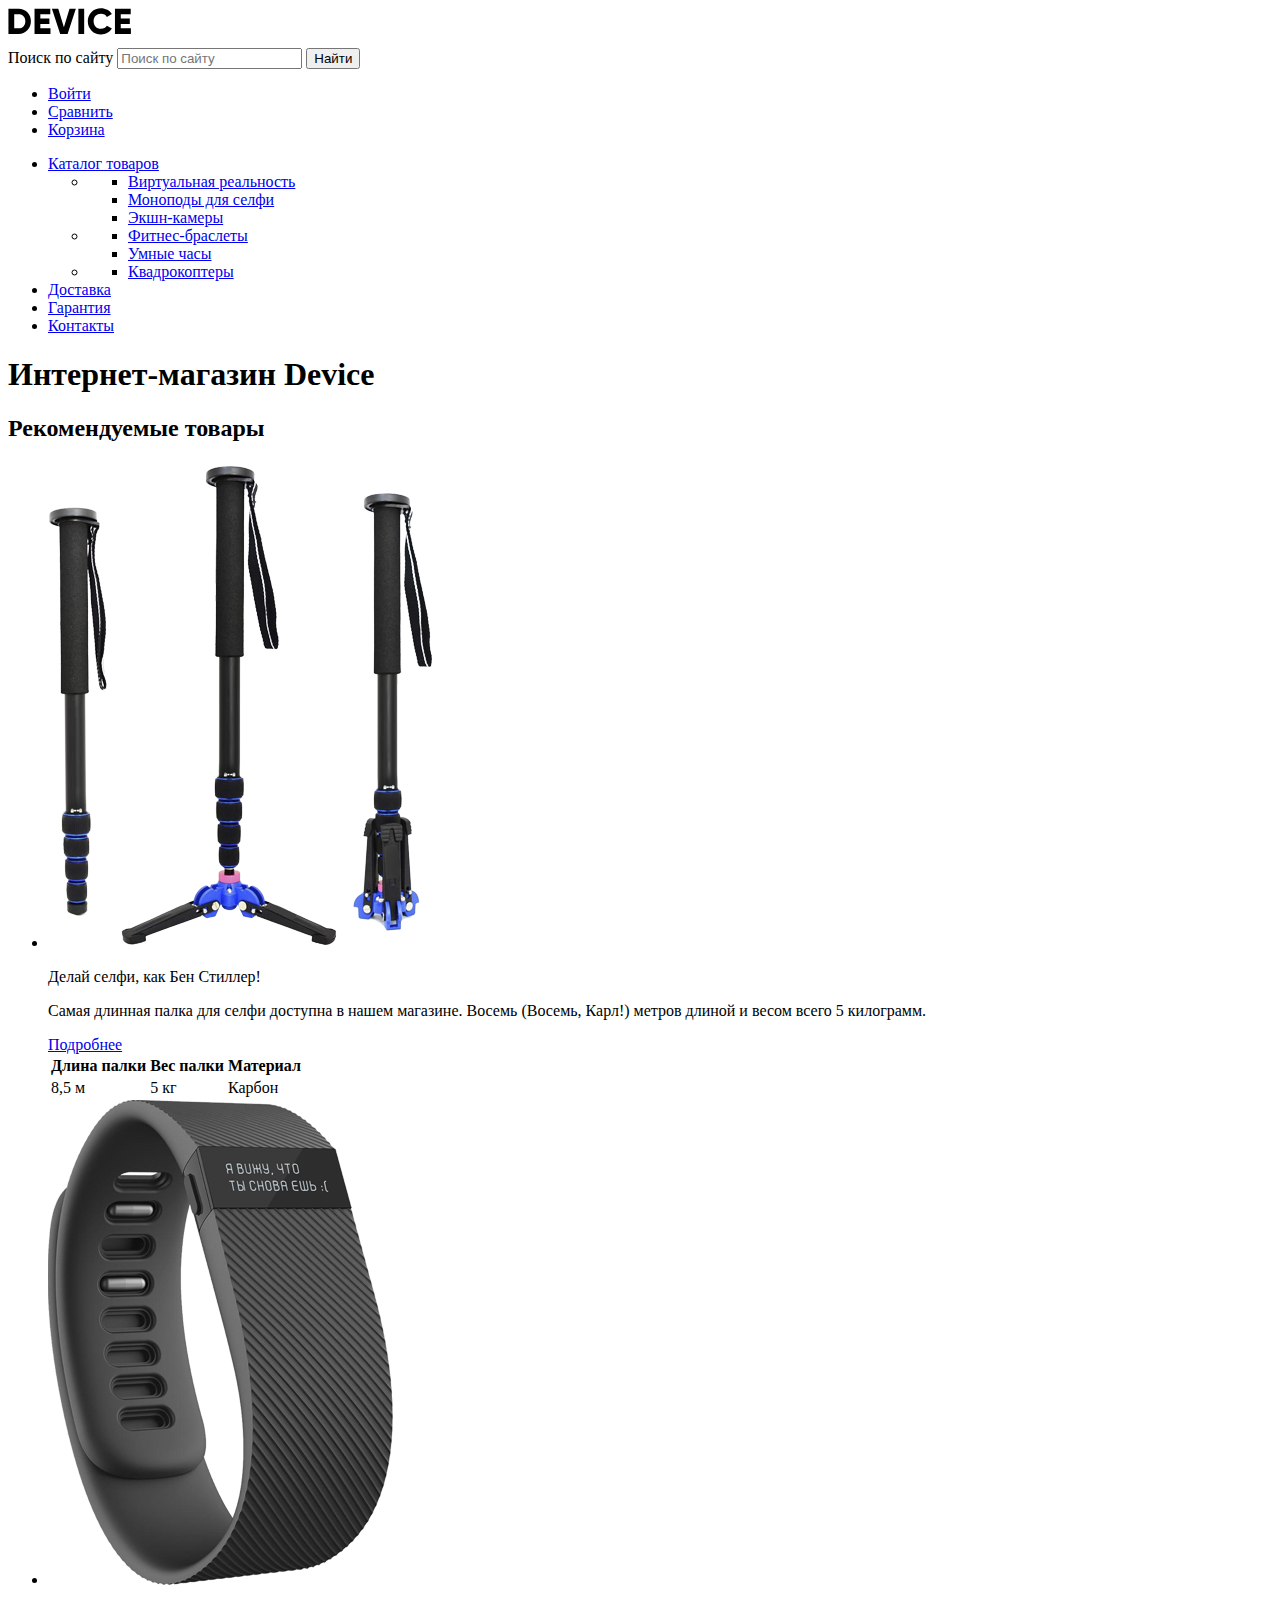
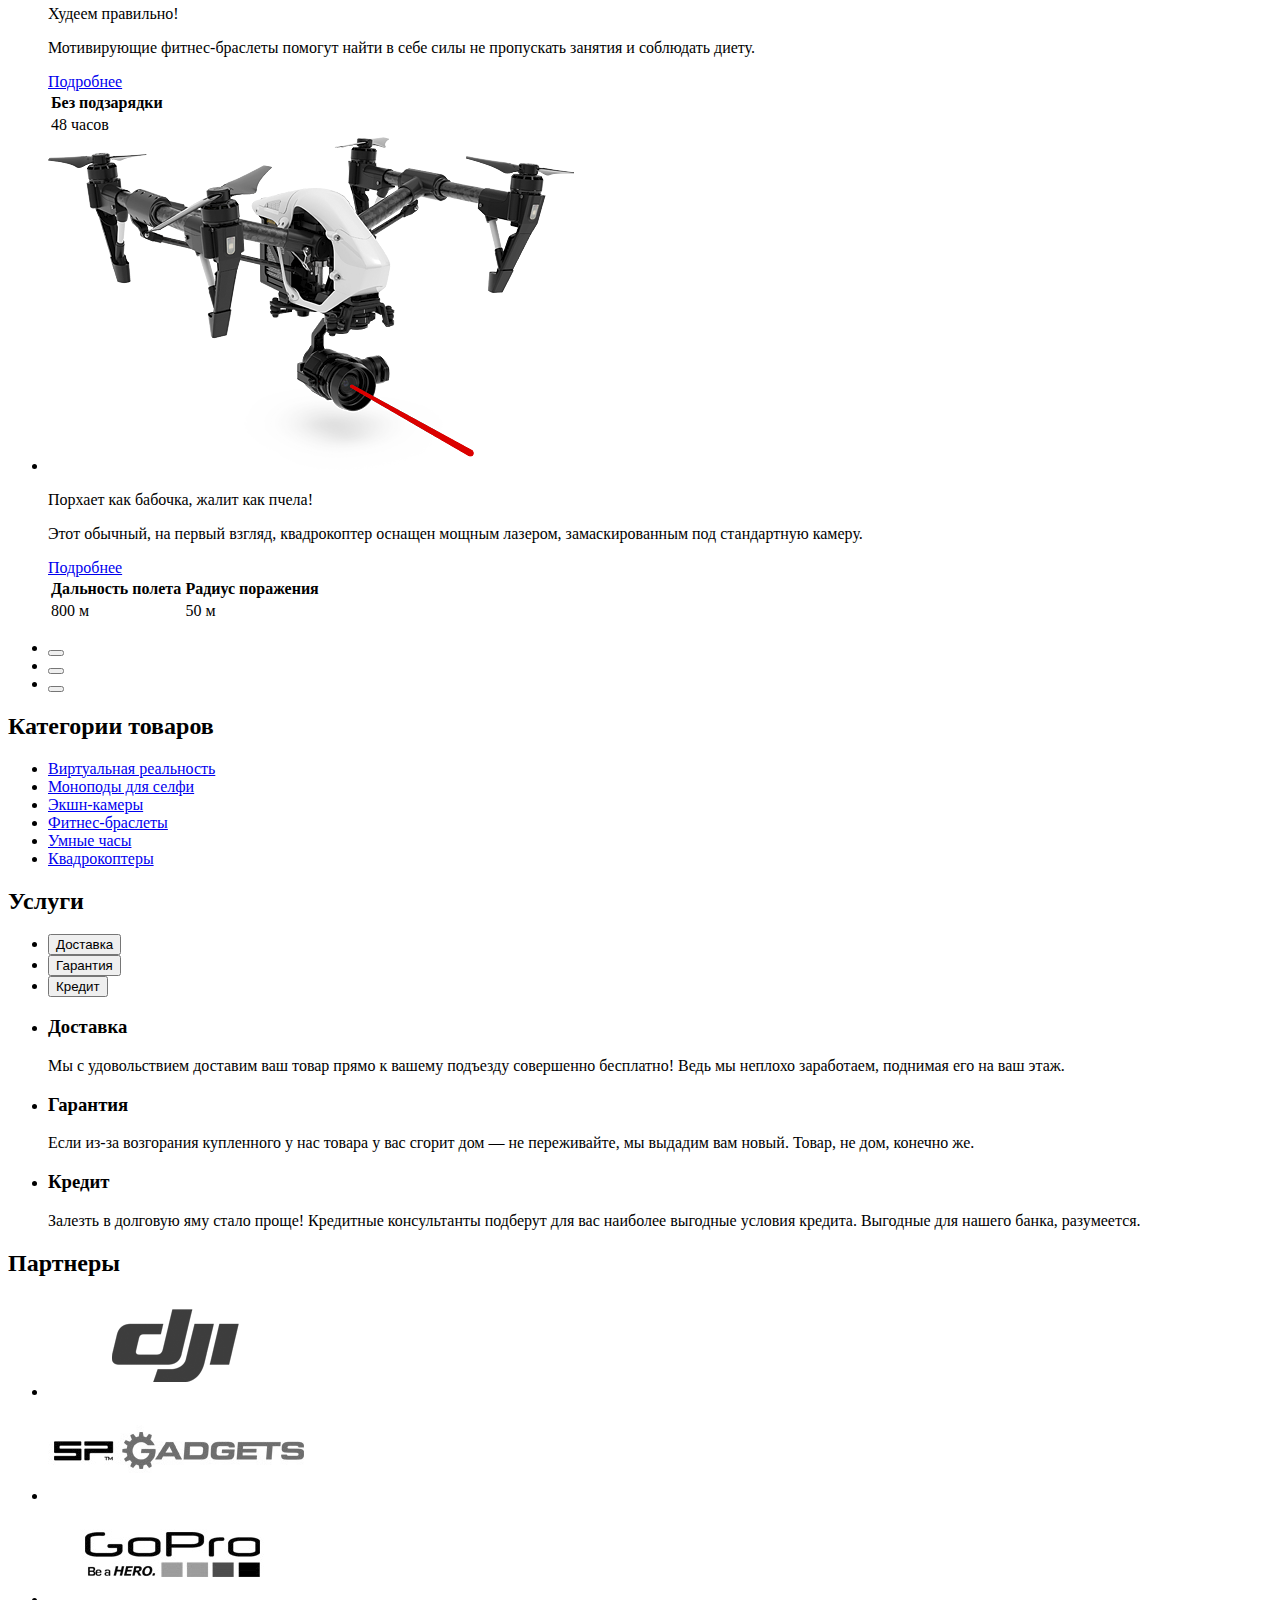
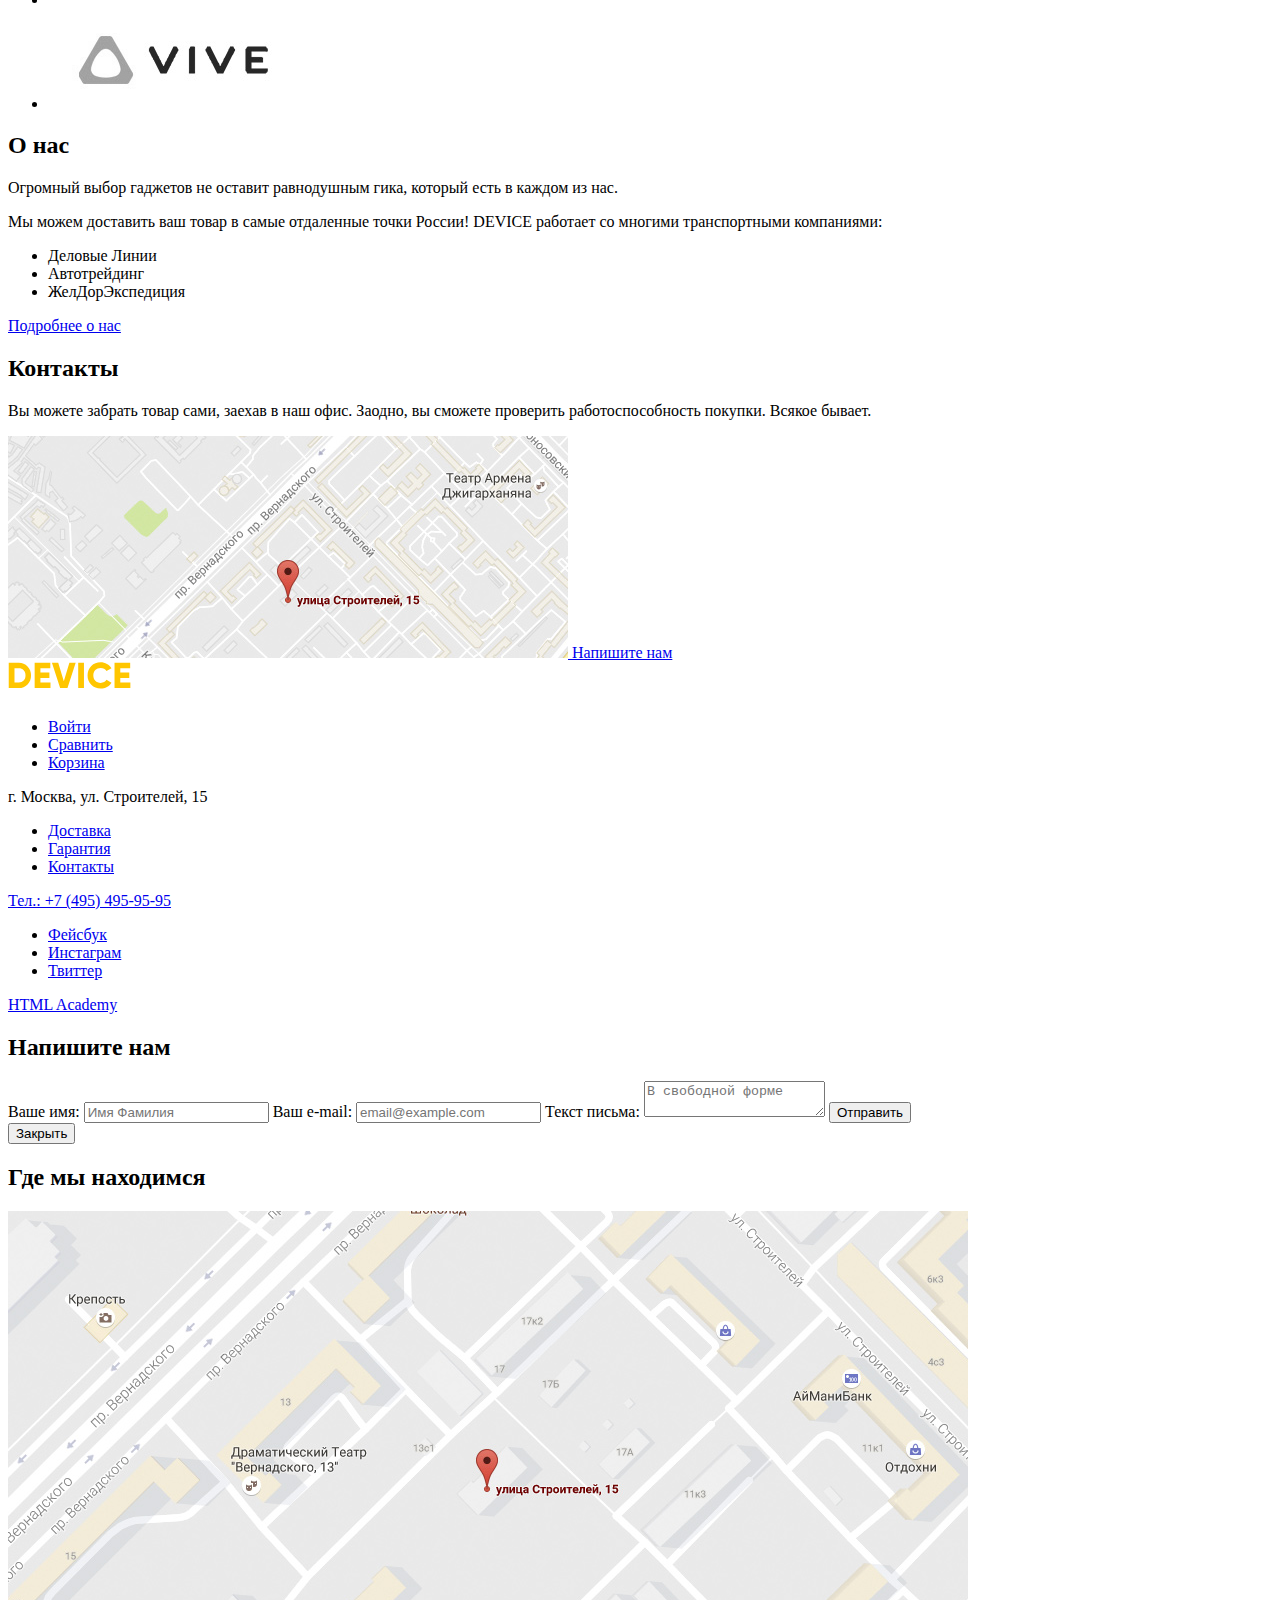
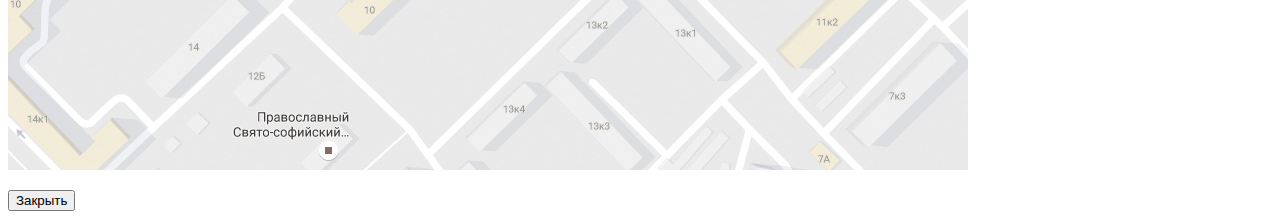
==== index.html @ 43abeeb2 "Добавляет формы на страницы" ====
<!DOCTYPE html>
<html lang="ru">
  <head>
    <meta charset="utf-8">
    <title>Интернет-магазин Device</title>
  </head>
  <body>

    <header class="main-header">
      <nav class="main-navigation">
        <a class="logo">
          <img src="img/logo-black.svg" width="164" height="36" alt="Логотип интернет-магазина Device">
        </a>

        <form action="https://echo.htmlacademy.ru" method="GET">
          <label for="search" class="visually-hidden">Поиск по сайту</label>
          <input type="search" name="search" id="search" placeholder="Поиск по сайту">
          <button class="btn-search" type="submit">Найти</button>
        </form>

        <ul class="user-navigation">
          <li class="login-link"><a href="#">Войти</a></li>
          <li class="compare-link"><a href="#">Сравнить</a></li>
          <li class="basket-link"><a href="#">Корзина</a></li>
        </ul>
        <ul class="site-navigation">
          <li><a href="#">Каталог товаров</a>
            <ul class="catalog-navigation">
              <li>
                <ul>
                  <li><a href="#">Виртуальная реальность</a></li>
                  <li><a href="catalog.html">Моноподы для селфи</a></li>
                  <li><a href="#">Экшн-камеры</a></li>
                </ul>
              <li>
                <ul>
                  <li><a href="#">Фитнес-браслеты</a></li>
                  <li><a href="#">Умные часы</a></li>
                </ul>
              <li>
                <ul>
                  <li><a href="#">Квадрокоптеры</a></li>
                </ul>
              </li>
            </ul>
          </li>
          <li><a href="#">Доставка</a></li>
          <li><a href="#">Гарантия</a></li>
          <li><a href="#">Контакты</a></li>
        </ul>
      </nav>
    </header>

    <main class="main-content">
      <h1 class="visually-hidden">Интернет-магазин Device</h1>
      <div class="container">

        <section class="slider">
          <h2 class="visually-hidden">Рекомендуемые товары</h2>
          <ul class="slider-list">
            <li class="slider-item">
              <div class="slider-img">
                <img src="img/slider-1.png" width="384" height="486" alt="Палка для селфи">
              </div>
              <div class="slider-item-info">
                <p>Делай селфи, как Бен Стиллер!</p>
                <p>Самая длинная палка для селфи доступна в нашем магазине. Восемь (Восемь, Карл!) метров длиной и весом всего 5 килограмм.</p>
                <a href="#" class="button">Подробнее</a>
                <table class="slider-item-table">
                  <tr>
                    <th>Длина палки</th>
                    <th>Вес палки</th>
                    <th>Материал</th>
                  </tr>
                  <tr>
                    <td>8,5 м</td>
                    <td>5 кг</td>
                    <td>Карбон</td>
                  </tr>
                </table>
              </div>
            </li>
            <li class="slider-item">
              <div class="slider-img">
                <img src="img/slider-2.png" width="345" height="485" alt="Фитнес-браслет">
              </div>
              <div class="slider-item-info">
                <p>Худеем правильно!</p>
                <p>Мотивирующие фитнес-браслеты помогут найти в себе силы не пропускать занятия и соблюдать диету.</p>
                <a href="#" class="button">Подробнее</a>
                <table class="slider-item-table">
                  <tr>
                    <th>Без подзарядки</th>
                  </tr>
                  <tr>
                    <td>48 часов</td>
                  </tr>
                </table>
              </div>
            </li>
            <li class="slider-item">
              <div class="slider-img">
                <img src="img/slider-3.png" width="526" height="334" alt="Квадрокоптер">
              </div>
              <div class="slider-item-info">
                <p>Порхает как бабочка, жалит как пчела!</p>
                <p>Этот обычный, на первый взгляд, квадрокоптер оснащен мощным лазером, замаскированным под стандартную камеру.</p>
                <a href="#" class="button">Подробнее</a>
                <table class="slider-item-table">
                  <tr>
                    <th>Дальность полета</th>
                    <th>Радиус поражения</th>
                  </tr>
                  <tr>
                    <td>800 м</td>
                    <td>50 м</td>
                  </tr>
                </table>
              </div>
            </li>
          </ul>
          <ul class="slider-btn-list">
            <li><button type="button" class="slider-button"></button></li>
            <li><button type="button" class="slider-button"></button></li>
            <li><button type="button" class="slider-button"></button></li>
          </ul>
        </section>

        <section class="category">
          <h2 class="visually-hidden">Категории товаров</h2>
          <ul class="category-list">
            <li class="category-item">
              <a href="#">Виртуальная реальность</a>
            </li>
            <li class="category-item">
                <a href="#">Моноподы для селфи</a>
            </li>
            <li class="category-item">
              <a href="#">Экшн-камеры</a>
            </li>
            <li class="category-item">
              <a href="#">Фитнес-браслеты</a>
            </li>
            <li class="category-item">
              <a href="#">Умные часы</a>
            </li>
            <li class="category-item">
              <a href="#">Квадрокоптеры</a>
            </li>
          </ul>
        </section>

        <section class="services">
          <h2 class="visually-hidden">Услуги</h2>
          <ul class="services-list">
            <li class="services-item">
              <button type="button">Доставка</button>
            </li>
            <li class="services-item">
              <button type="button">Гарантия</button> 
            </li>
            <li class="services-item">
              <button type="button">Кредит</button>
            </li>
          </ul>
          <ul class="services-list-info">
            <li class="services-item-info">
              <h3>Доставка</h3>
              <p>Мы с удовольствием доставим ваш товар прямо к вашему подъезду совершенно бесплатно! Ведь мы неплохо заработаем, поднимая его на ваш этаж.</p>
            </li>
            <li class="services-item-info">
              <h3>Гарантия</h3>
              <p>Если из-за возгорания купленного у нас товара у вас сгорит дом — не переживайте, мы выдадим вам новый. Товар, не дом, конечно же.</p>
            </li>
            <li class="services-item-info">
              <h3>Кредит</h3>
              <p>Залезть в долговую яму стало проще! Кредитные консультанты подберут для вас наиболее выгодные условия кредита. Выгодные для нашего банка, разумеется.</p>
            </li>
          </ul>
        </section>

        <section class="partners">
          <h2 class="visually-hidden">Партнеры</h2>
          <ul class="partners-list">
            <li class="partners-item">
              <a href="#" target="_blank"><img src="img/partners-1.png" width="260" height="100" alt="Партнер 1"></a>
            </li>
            <li class="partners-item">
              <a href="#" target="_blank"><img src="img/partners-2.png" width="260" height="100" alt="Партнер 2"></a>
            </li>
            <li class="partners-item">
              <a href="#" target="_blank"><img src="img/partners-3.png" width="260" height="100" alt="Партнер 3"></a>
            </li>
            <li class="partners-item">
              <a href="#" target="_blank"><img src="img/partners-4.png" width="260" height="100" alt="Партнер 4"></a>
            </li>
          </ul>
        </section>

        <div class="info-wrapper">
          <section class="info">
            <h2>О нас</h2>
            <p>Огромный выбор гаджетов не оставит равнодушным гика, который есть в каждом из нас.</p>
            <p>Мы можем доставить ваш товар в самые отдаленные точки России! DEVICE работает со многими транспортными компаниями:</p>
            <ul class="info-list">
              <li class="info-item">Деловые Линии</li>
              <li class="info-item">Автотрейдинг</li>
              <li class="info-item">ЖелДорЭкспедиция</li>
            </ul>
            <a href="#" class="button">Подробнее о нас</a>
          </section>

          <section class="contacts">
            <h2>Контакты</h2>
            <p>Вы можете забрать товар сами, заехав в наш офис. Заодно, вы сможете проверить работоспособность покупки. Всякое бывает.</p>
            <a href="#">
              <img src="img/map.jpg" width="560" height="222" alt="Офис расположен по адресу г. Москва, ул. Строителей, 15">
            </a>
            <a href="#" class="button">Напишите нам</a>
          </section>
        </div>

      </div>
    </main>  

    <footer class="main-footer">
      <a class="logo">
        <img src="img/logo-yellow.svg" width="164" height="36" alt="Логотип интернет-магазина Device">
      </a>
      <ul class="user-navigation-footer">
        <li class="login-link"><a href="#">Войти</a></li>
        <li class="compare-link"><a href="#">Сравнить</a></li>
        <li class="basket-link"><a href="#">Корзина</a></li>
      </ul>
      <p class="footer-address">г. Москва, ул. Строителей, 15</p>
      <ul class="site-navigation-footer">
        <li><a href="#">Доставка</a></li>
        <li><a href="#">Гарантия</a></li>
        <li><a href="#">Контакты</a></li>
      </ul>
      <a href="tel:+74954959595" class="footer-phone">Тел.: +7 (495) 495-95-95</a>
      <ul class="footer-social">
        <li><a class="social-button fb" href="#">Фейсбук</a></li>
        <li><a class="social-button instagram" href="#">Инстаграм</a></li>
        <li><a class="social-button tw" href="#">Твиттер</a></li>
      </ul>
      <a class="footer-copyright" href="https://htmlacademy.ru/intensive/htmlcss" target="_blank">HTML Academy</a>
    </footer>

    <section class="modal modal-write">
      <h2 class="visually-hidden">Напишите нам</h2>
      <form action="https://echo.htmlacademy.ru" method="POST">
        <label for="name">Ваше имя:</label>
        <input type="text" id="name" name="name" placeholder="Имя Фамилия">
        <label for="email">Ваш e-mail:</label>
        <input type="text" id="email" name="email" placeholder="email@example.com">
        <label for="message">Текст письма:</label>
        <textarea id="message" placeholder="В свободной форме"></textarea>
        <button type="submit">Отправить</button>
      </form>
      <button class="close-modal" type="button">Закрыть</button>
    </section>

    <section class="modal modal-map">
      <h2 class="visually-hidden">Где мы находимся</h2>
      <p>
        <img src="img/map-big.jpg" width="960" height="559" alt="Офис расположен по адресу г. Москва, ул. Строителей, 15">
      </p>
      <button class="close-modal" type="button">Закрыть</button> 
    </section>

  </body>
</html>
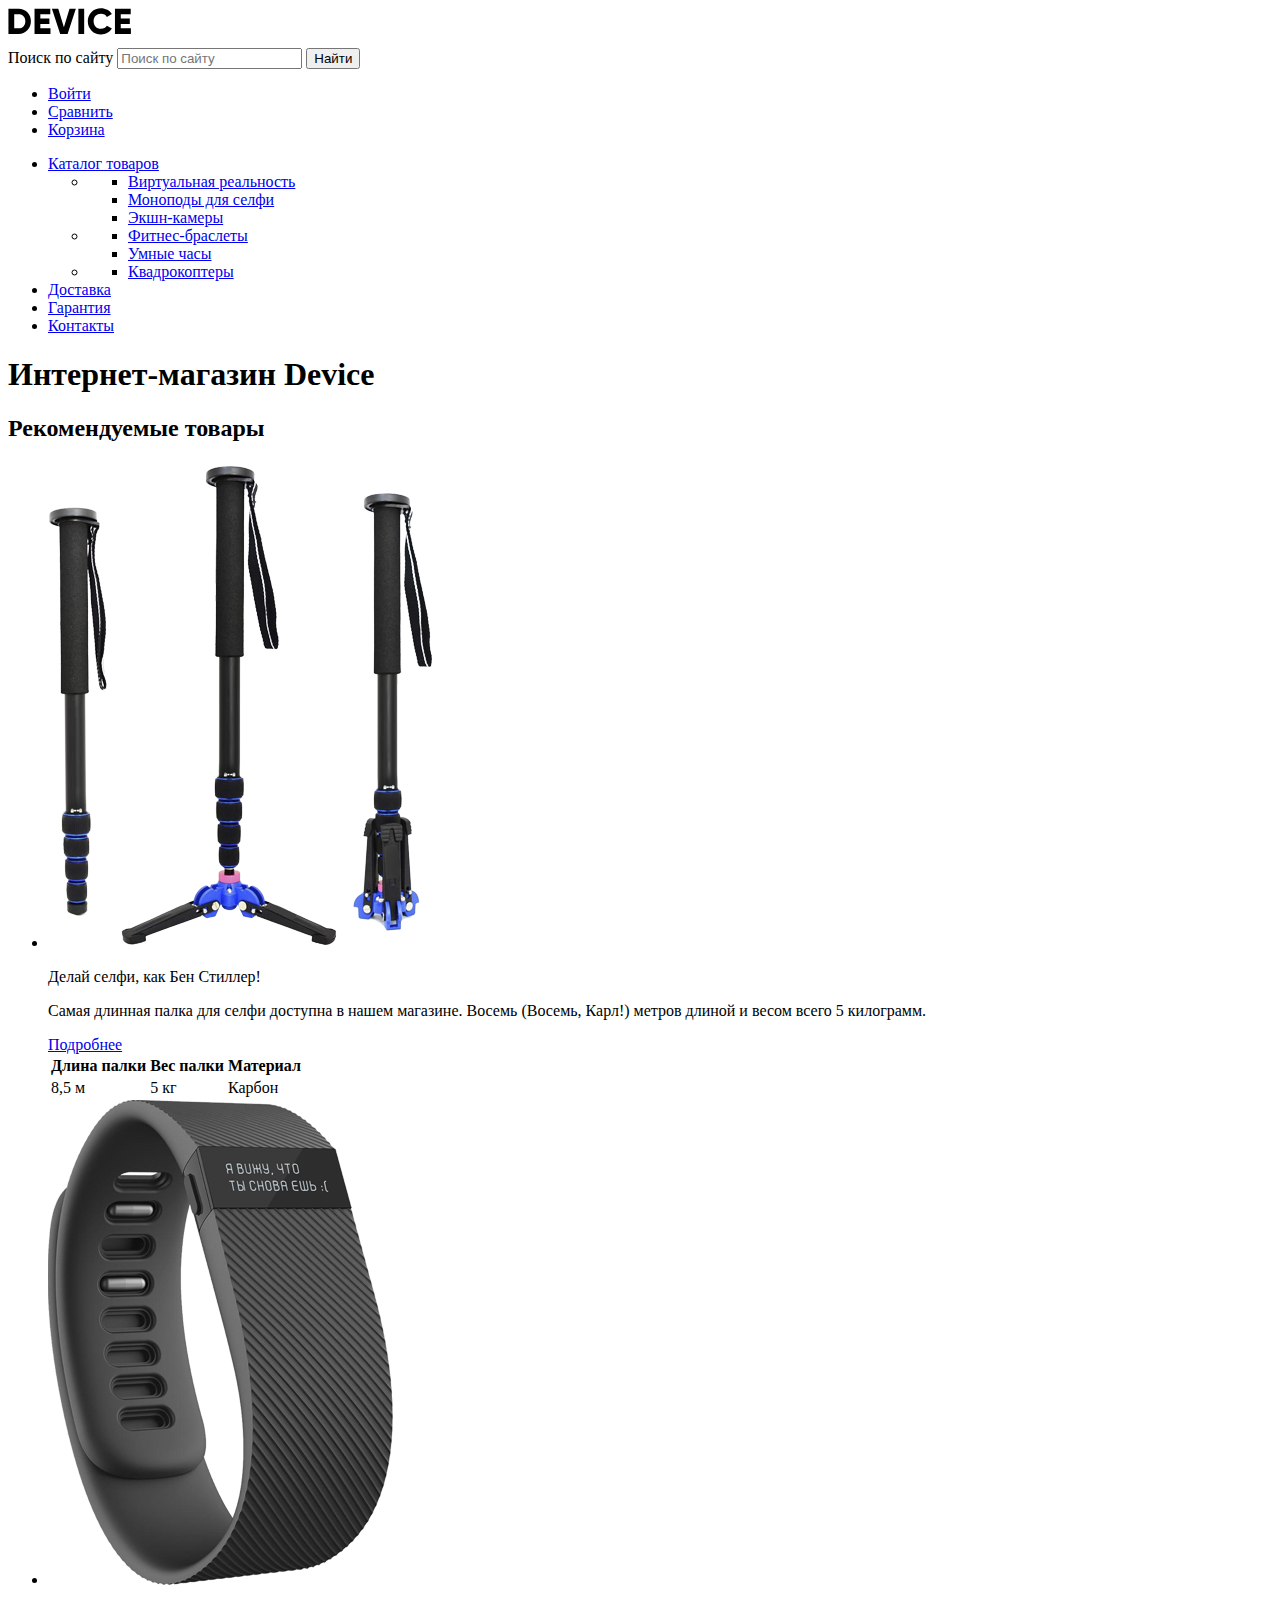
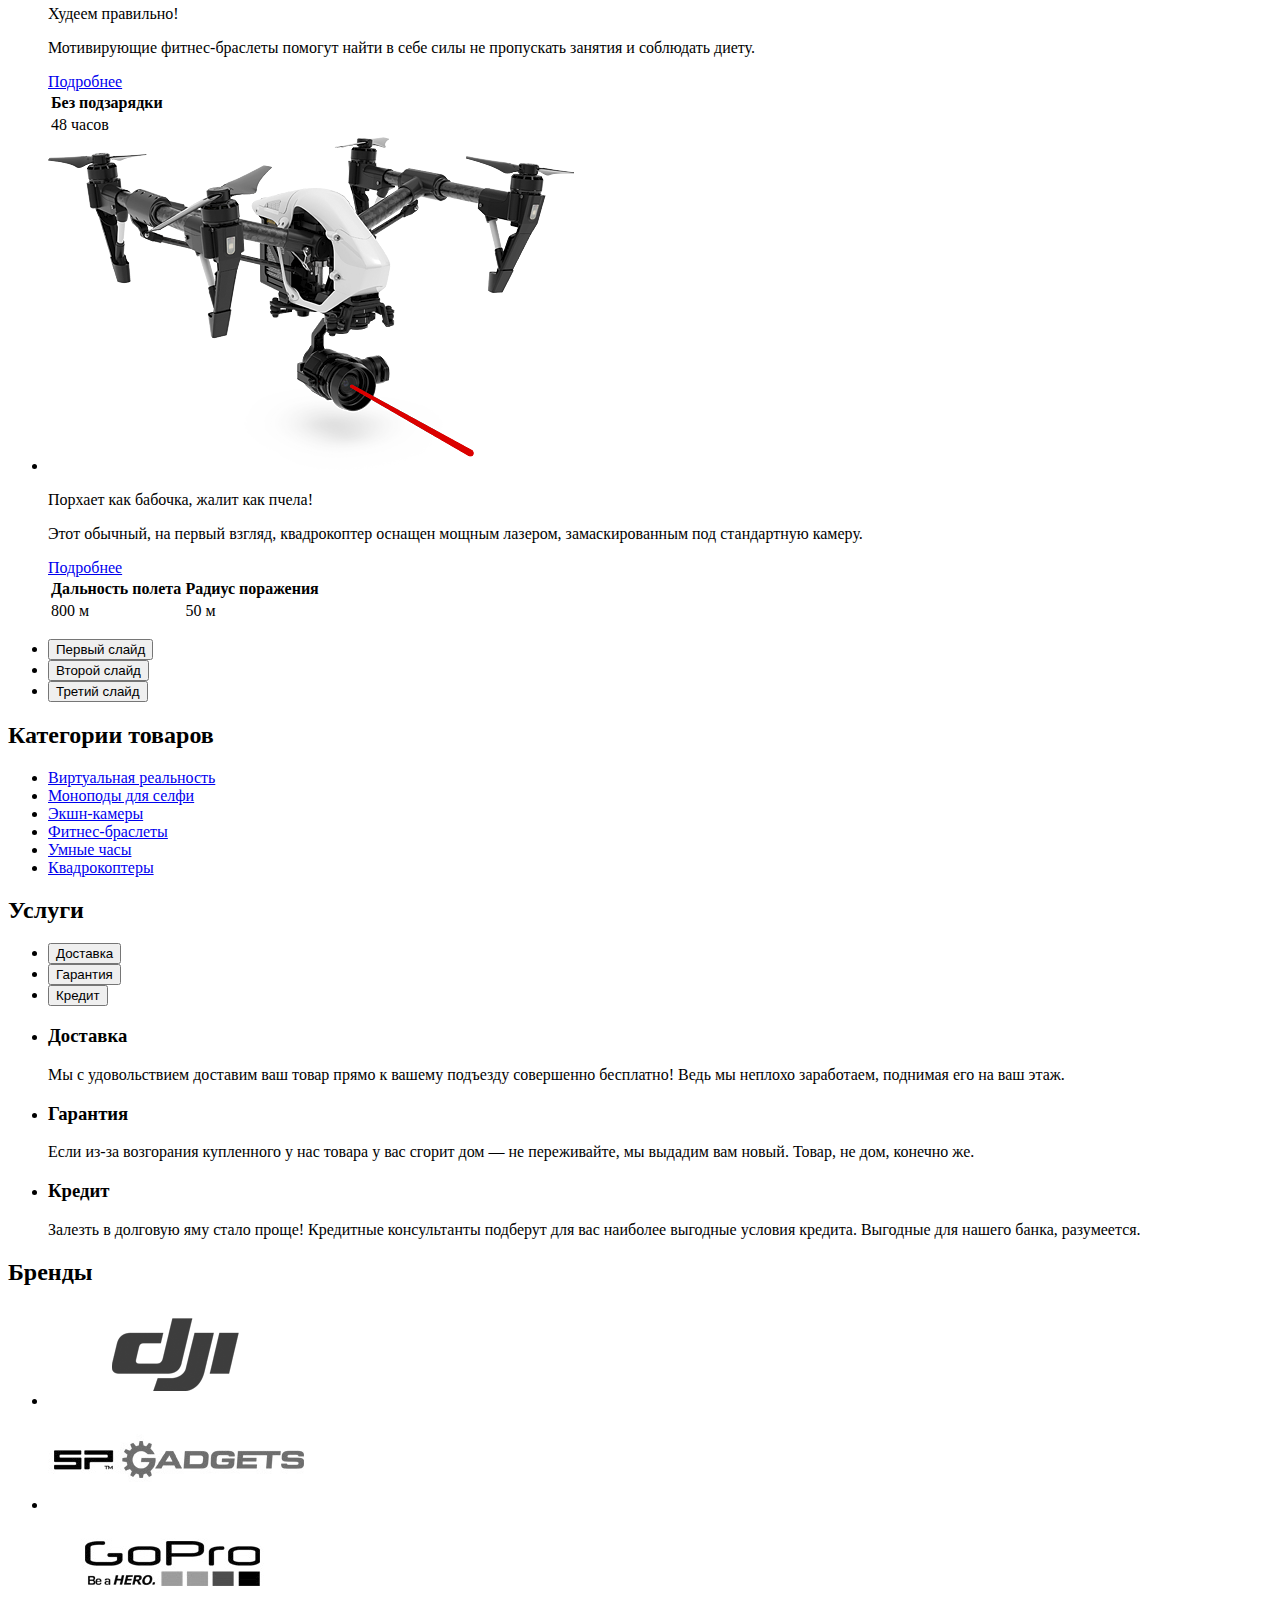
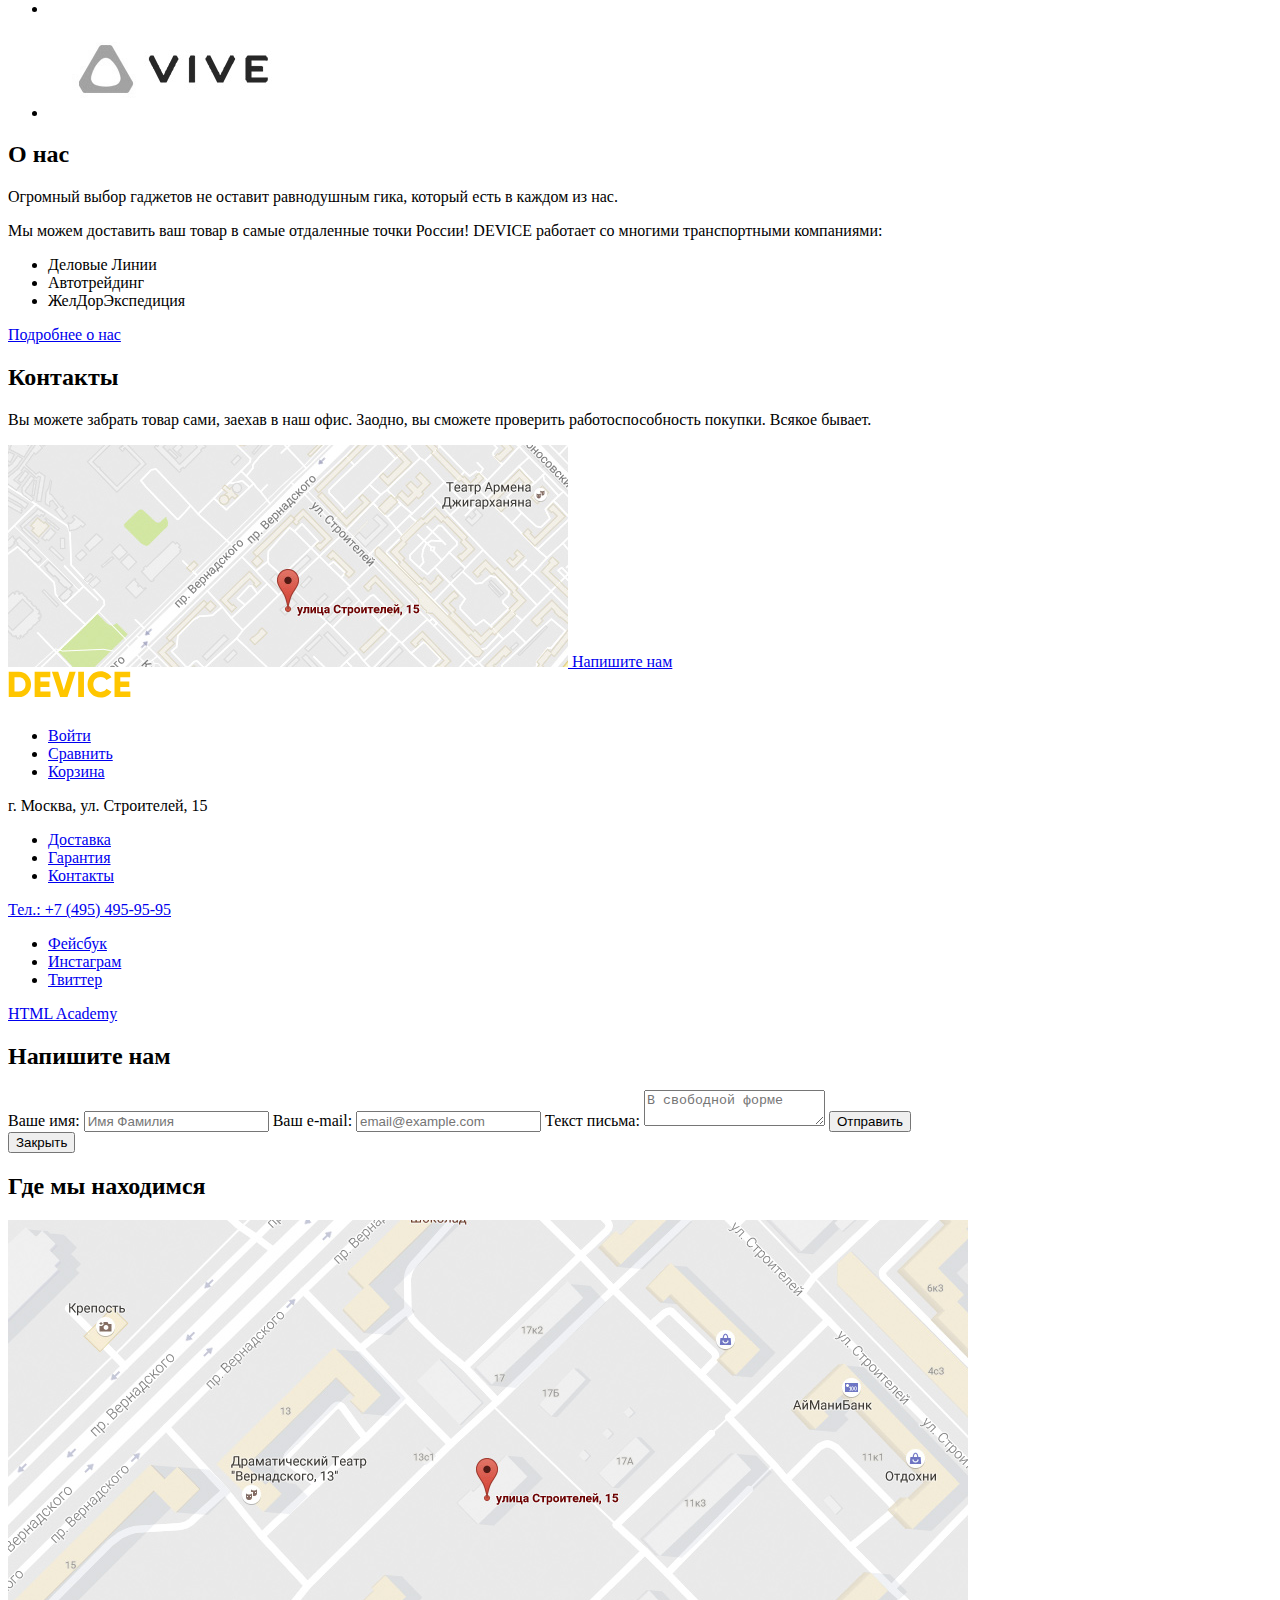
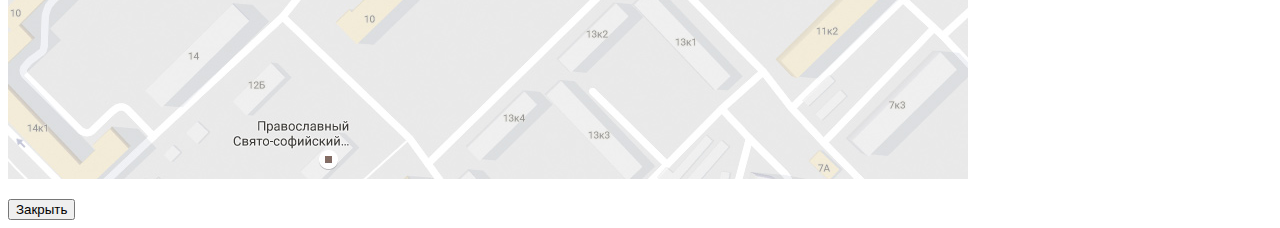
==== commit 495f2dc3: "Корректировка разметки" ====
--- a/index.html
+++ b/index.html
@@ -120,9 +120,9 @@
             </li>
           </ul>
           <ul class="slider-btn-list">
-            <li><button type="button" class="slider-button"></button></li>
-            <li><button type="button" class="slider-button"></button></li>
-            <li><button type="button" class="slider-button"></button></li>
+            <li><button type="button" class="slider-button">Первый слайд</button></li>
+            <li><button type="button" class="slider-button">Второй слайд</button></li>
+            <li><button type="button" class="slider-button">Третий слайд</button></li>
           </ul>
         </section>
 
@@ -179,20 +179,20 @@
           </ul>
         </section>
 
-        <section class="partners">
-          <h2 class="visually-hidden">Партнеры</h2>
-          <ul class="partners-list">
-            <li class="partners-item">
-              <a href="#" target="_blank"><img src="img/partners-1.png" width="260" height="100" alt="Партнер 1"></a>
-            </li>
-            <li class="partners-item">
-              <a href="#" target="_blank"><img src="img/partners-2.png" width="260" height="100" alt="Партнер 2"></a>
-            </li>
-            <li class="partners-item">
-              <a href="#" target="_blank"><img src="img/partners-3.png" width="260" height="100" alt="Партнер 3"></a>
-            </li>
-            <li class="partners-item">
-              <a href="#" target="_blank"><img src="img/partners-4.png" width="260" height="100" alt="Партнер 4"></a>
+        <section class="brands">
+          <h2 class="visually-hidden">Бренды</h2>
+          <ul class="brands-list">
+            <li class="brands-item">
+              <a href="#" target="_blank"><img src="img/brand-dji.png" width="260" height="100" alt="dji"></a>
+            </li>
+            <li class="brands-item">
+              <a href="#" target="_blank"><img src="img/brand-sp-gadgets.png" width="260" height="100" alt="Sp gadgets"></a>
+            </li>
+            <li class="brands-item">
+              <a href="#" target="_blank"><img src="img/brand-gopro.png" width="260" height="100" alt="GoPro"></a>
+            </li>
+            <li class="brands-item">
+              <a href="#" target="_blank"><img src="img/brand-vive.png" width="260" height="100" alt="Vive"></a>
             </li>
           </ul>
         </section>
@@ -224,27 +224,33 @@
     </main>  
 
     <footer class="main-footer">
-      <a class="logo">
-        <img src="img/logo-yellow.svg" width="164" height="36" alt="Логотип интернет-магазина Device">
-      </a>
-      <ul class="user-navigation-footer">
-        <li class="login-link"><a href="#">Войти</a></li>
-        <li class="compare-link"><a href="#">Сравнить</a></li>
-        <li class="basket-link"><a href="#">Корзина</a></li>
-      </ul>
-      <p class="footer-address">г. Москва, ул. Строителей, 15</p>
-      <ul class="site-navigation-footer">
-        <li><a href="#">Доставка</a></li>
-        <li><a href="#">Гарантия</a></li>
-        <li><a href="#">Контакты</a></li>
-      </ul>
-      <a href="tel:+74954959595" class="footer-phone">Тел.: +7 (495) 495-95-95</a>
-      <ul class="footer-social">
-        <li><a class="social-button fb" href="#">Фейсбук</a></li>
-        <li><a class="social-button instagram" href="#">Инстаграм</a></li>
-        <li><a class="social-button tw" href="#">Твиттер</a></li>
-      </ul>
-      <a class="footer-copyright" href="https://htmlacademy.ru/intensive/htmlcss" target="_blank">HTML Academy</a>
+      <div class="footer-top">
+        <a class="logo">
+          <img src="img/logo-yellow.svg" width="164" height="36" alt="Логотип интернет-магазина Device">
+        </a>
+        <ul class="user-navigation-footer">
+          <li class="login-link"><a href="#">Войти</a></li>
+          <li class="compare-link"><a href="#">Сравнить</a></li>
+          <li class="basket-link"><a href="#">Корзина</a></li>
+        </ul>
+      </div>
+      <div class="footer-middle">
+        <p class="footer-address">г. Москва, ул. Строителей, 15</p>
+        <ul class="site-navigation-footer">
+          <li><a href="#">Доставка</a></li>
+          <li><a href="#">Гарантия</a></li>
+          <li><a href="#">Контакты</a></li>
+        </ul>
+        <a href="tel:+74954959595" class="footer-phone">Тел.: +7 (495) 495-95-95</a>
+      </div>
+      <div class="footer-bottom">
+        <ul class="footer-social">
+          <li><a class="social-button fb" href="#">Фейсбук</a></li>
+          <li><a class="social-button instagram" href="#">Инстаграм</a></li>
+          <li><a class="social-button tw" href="#">Твиттер</a></li>
+        </ul>
+        <a class="footer-copyright" href="https://htmlacademy.ru/intensive/htmlcss" target="_blank">HTML Academy</a>
+      </div>
     </footer>
 
     <section class="modal modal-write">
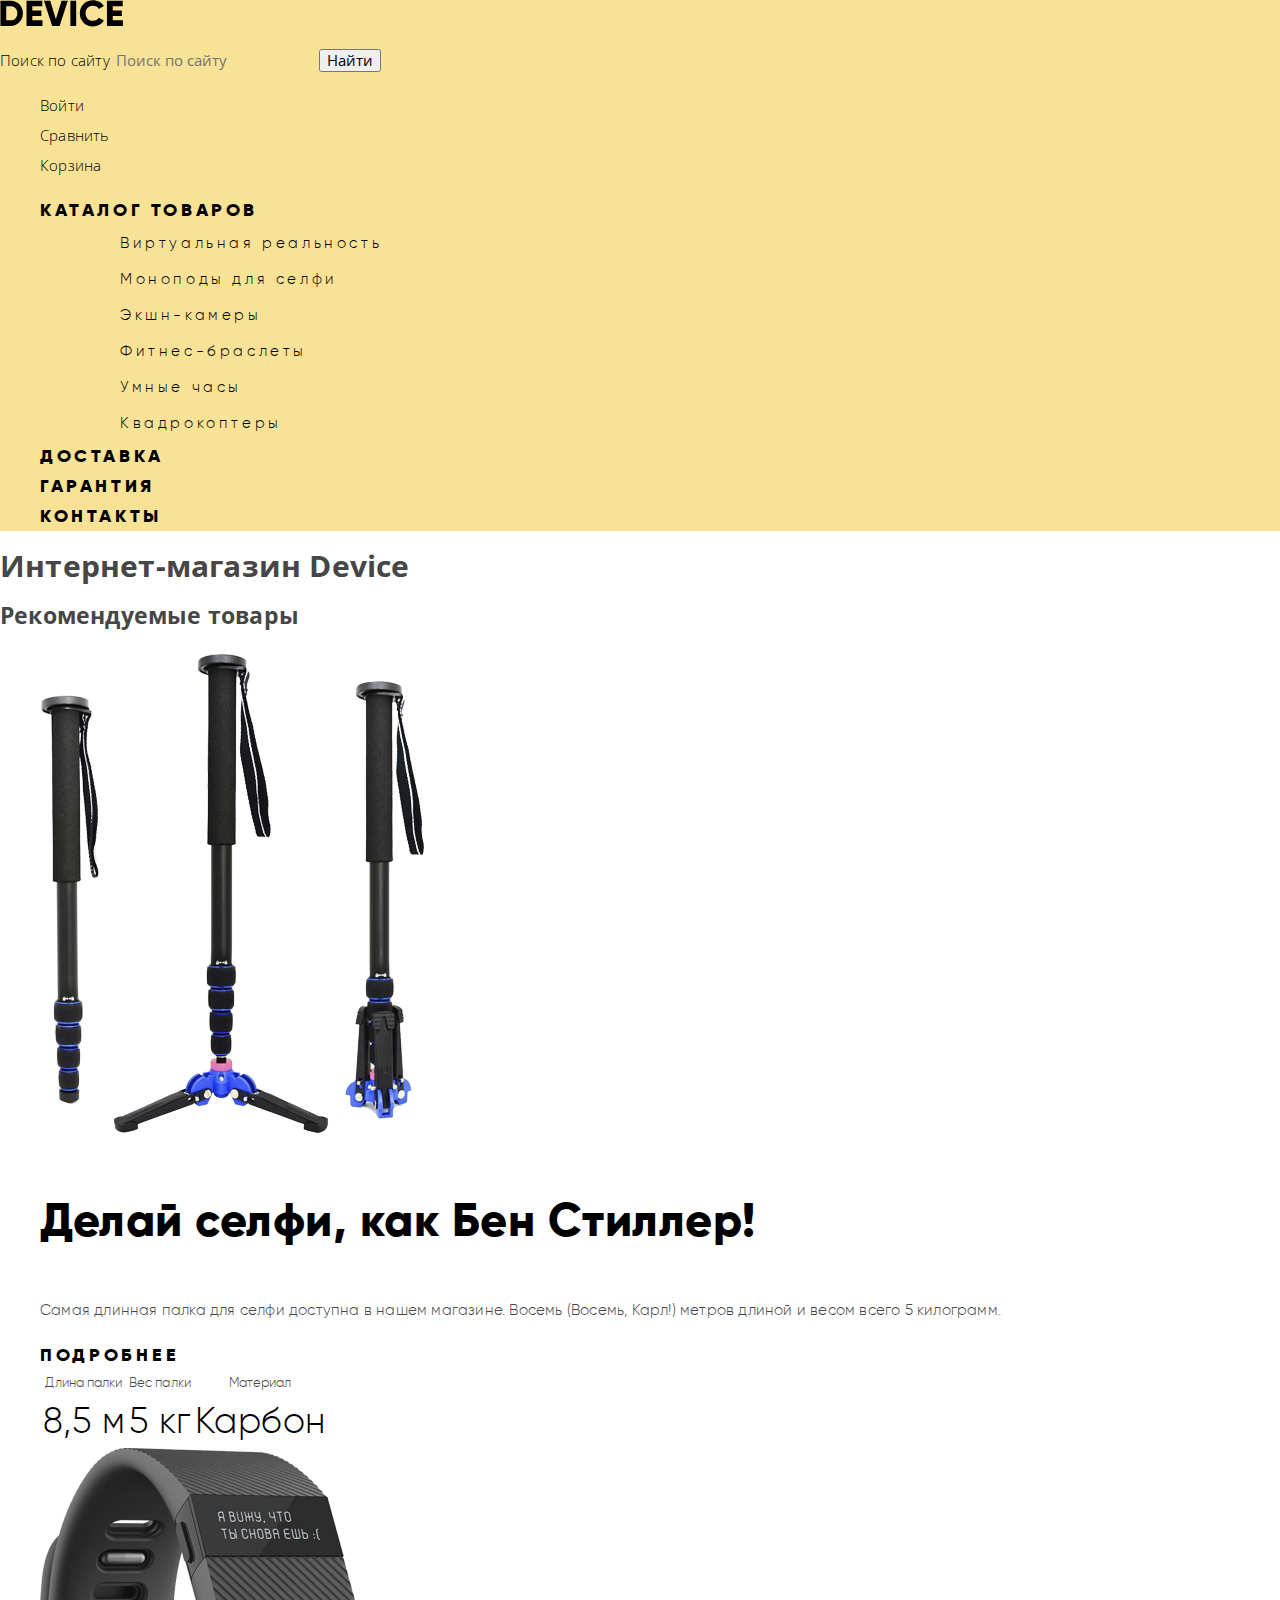
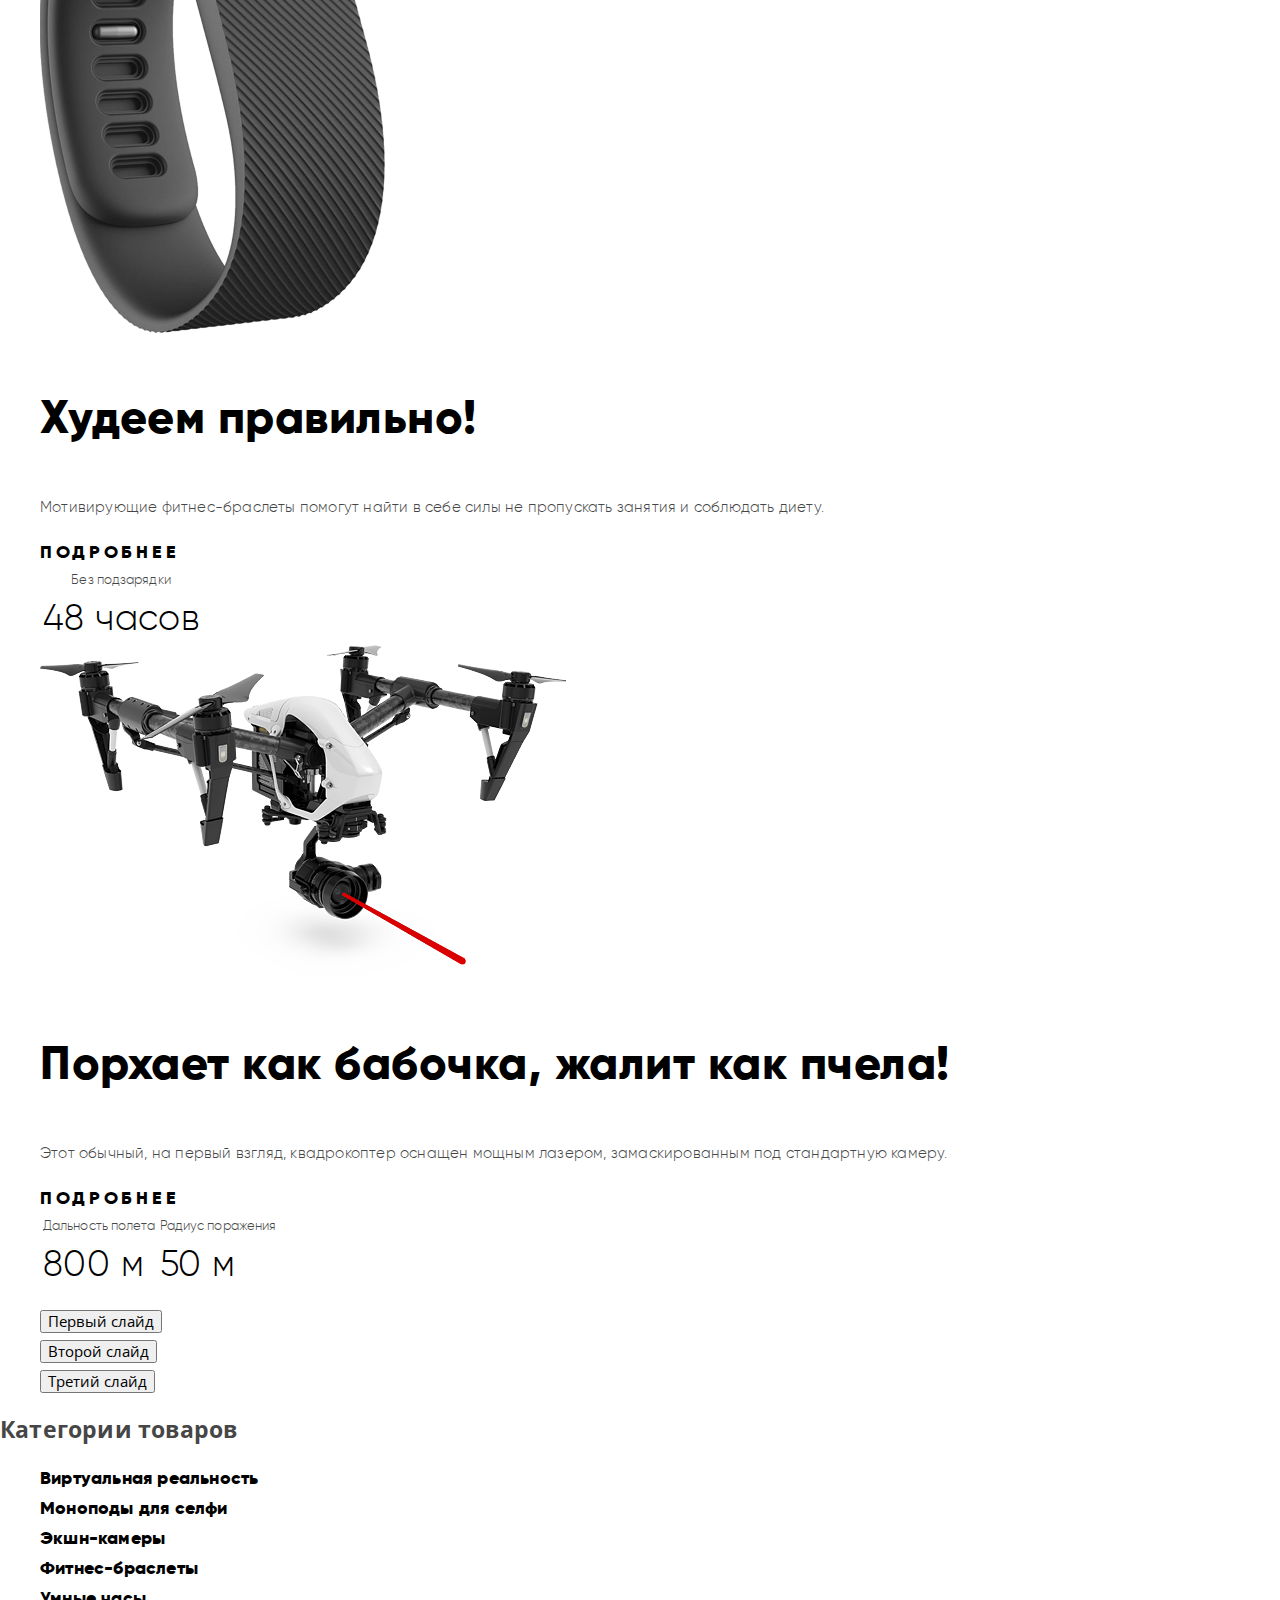
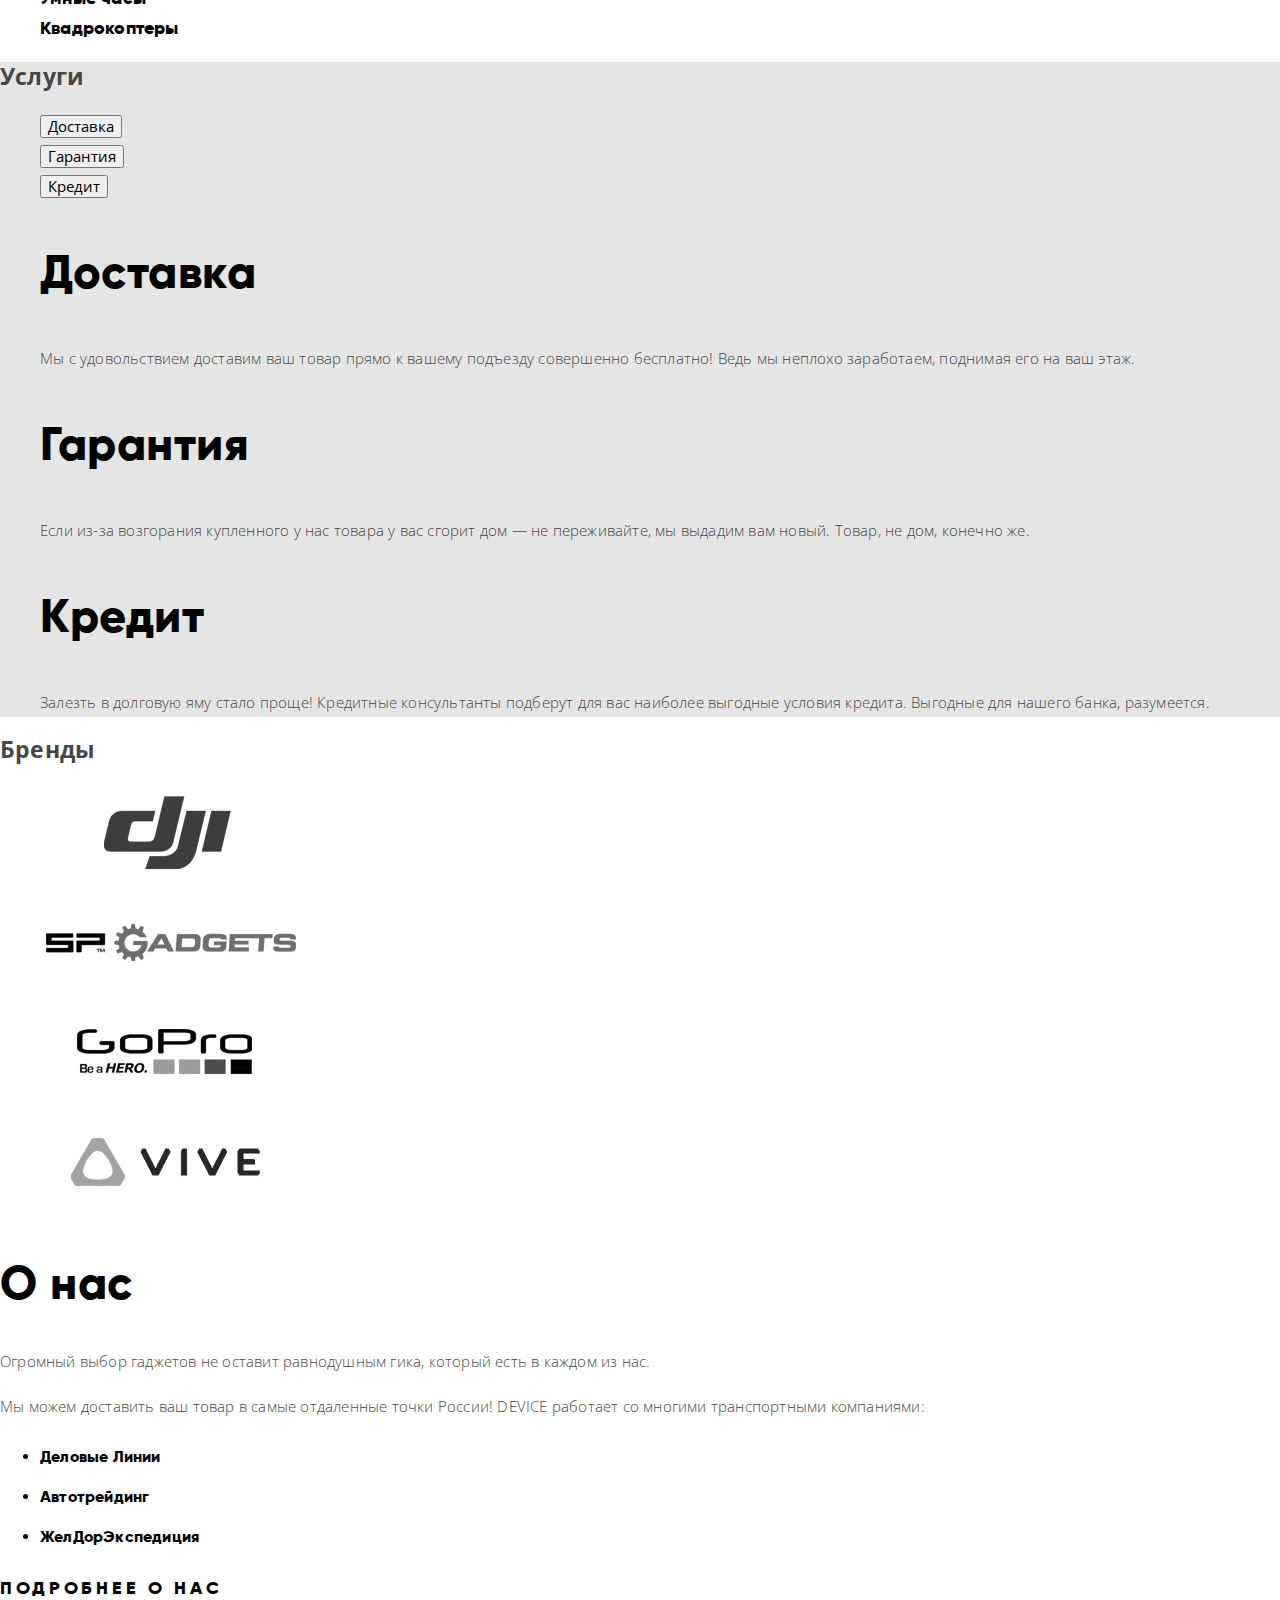
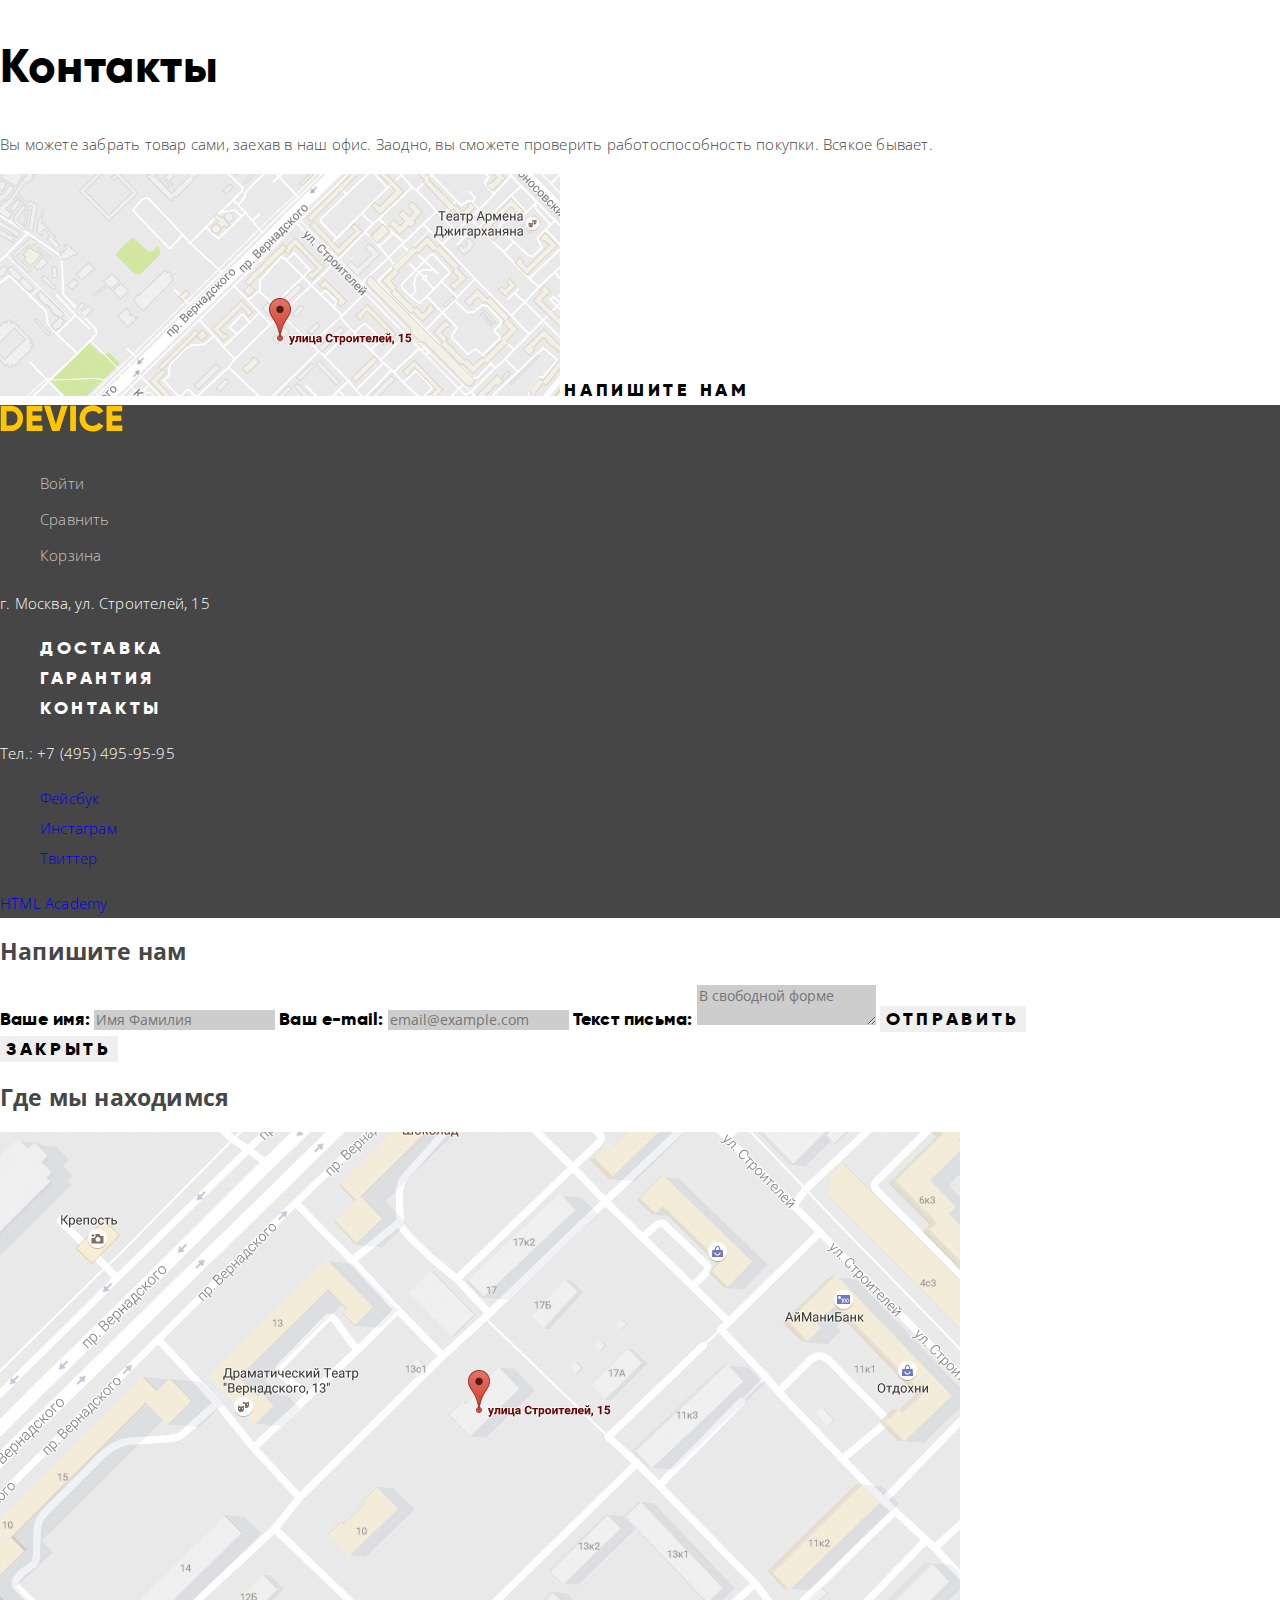
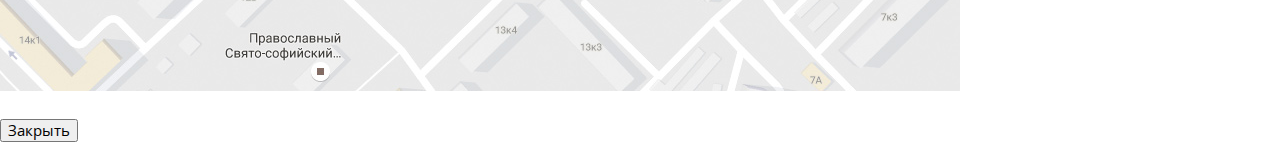
==== commit b558faff: "Базовая стилизация" ====
--- a/index.html
+++ b/index.html
@@ -3,6 +3,9 @@
   <head>
     <meta charset="utf-8">
     <title>Интернет-магазин Device</title>
+    <link href="https://fonts.googleapis.com/css?family=Open+Sans:300,400&amp;subset=cyrillic" rel="stylesheet">
+    <link href="css/normalize.css" rel="stylesheet">
+    <link href="css/style.css" rel="stylesheet">
   </head>
   <body>
 
@@ -14,7 +17,7 @@
 
         <form action="https://echo.htmlacademy.ru" method="GET">
           <label for="search" class="visually-hidden">Поиск по сайту</label>
-          <input type="search" name="search" id="search" placeholder="Поиск по сайту">
+          <input type="search" name="search" id="search" class="search-field" placeholder="Поиск по сайту">
           <button class="btn-search" type="submit">Найти</button>
         </form>
 
@@ -63,8 +66,8 @@
                 <img src="img/slider-1.png" width="384" height="486" alt="Палка для селфи">
               </div>
               <div class="slider-item-info">
-                <p>Делай селфи, как Бен Стиллер!</p>
-                <p>Самая длинная палка для селфи доступна в нашем магазине. Восемь (Восемь, Карл!) метров длиной и весом всего 5 килограмм.</p>
+                <p class="slider-title">Делай селфи, как Бен Стиллер!</p>
+                <p class="slider-description">Самая длинная палка для селфи доступна в нашем магазине. Восемь (Восемь, Карл!) метров длиной и весом всего 5 килограмм.</p>
                 <a href="#" class="button">Подробнее</a>
                 <table class="slider-item-table">
                   <tr>
@@ -85,8 +88,8 @@
                 <img src="img/slider-2.png" width="345" height="485" alt="Фитнес-браслет">
               </div>
               <div class="slider-item-info">
-                <p>Худеем правильно!</p>
-                <p>Мотивирующие фитнес-браслеты помогут найти в себе силы не пропускать занятия и соблюдать диету.</p>
+                <p class="slider-title">Худеем правильно!</p>
+                <p class="slider-description">Мотивирующие фитнес-браслеты помогут найти в себе силы не пропускать занятия и соблюдать диету.</p>
                 <a href="#" class="button">Подробнее</a>
                 <table class="slider-item-table">
                   <tr>
@@ -103,8 +106,8 @@
                 <img src="img/slider-3.png" width="526" height="334" alt="Квадрокоптер">
               </div>
               <div class="slider-item-info">
-                <p>Порхает как бабочка, жалит как пчела!</p>
-                <p>Этот обычный, на первый взгляд, квадрокоптер оснащен мощным лазером, замаскированным под стандартную камеру.</p>
+                <p class="slider-title">Порхает как бабочка, жалит как пчела!</p>
+                <p class="slider-description">Этот обычный, на первый взгляд, квадрокоптер оснащен мощным лазером, замаскированным под стандартную камеру.</p>
                 <a href="#" class="button">Подробнее</a>
                 <table class="slider-item-table">
                   <tr>
@@ -154,13 +157,13 @@
           <h2 class="visually-hidden">Услуги</h2>
           <ul class="services-list">
             <li class="services-item">
-              <button type="button">Доставка</button>
+              <button type="button" class="services-btn">Доставка</button>
             </li>
             <li class="services-item">
-              <button type="button">Гарантия</button> 
+              <button type="button" class="services-btn">Гарантия</button> 
             </li>
             <li class="services-item">
-              <button type="button">Кредит</button>
+              <button type="button" class="services-btn">Кредит</button>
             </li>
           </ul>
           <ul class="services-list-info">
--- a/css/style.css
+++ b/css/style.css
@@ -0,0 +1,473 @@
+@font-face {
+    font-family: "Gilroy";
+    src: url("../fonts/gilroyextrabold.woff2") format("woff2"),
+         url("../fonts/gilroyextrabold.woff") format("woff");
+    font-weight: 800;
+    font-style: normal;
+}
+
+@font-face {
+    font-family: "Gilroy";
+    src: url("../fonts/gilroylight.woff2") format("woff2"),
+         url("../fonts/gilroylight.woff") format("woff");
+    font-weight: 300;
+    font-style: normal;
+}
+
+body {
+    margin: 0;
+    padding: 0;
+
+    font-family: "Open Sans", Arial, sans-serif;
+    font-size: 15px;
+    font-weight: 300;
+    letter-spacing: 0.2px;
+    line-height: 30px;
+    color: #464646;
+
+    background-color: #ffffff;
+}
+
+a {
+    text-decoration: none;
+}
+
+.main-navigation {
+    color: #000000;
+    background-color: #f7e296;
+}
+
+.search-field {
+    background-color: #f7e296;
+    border: none;
+}
+
+.user-navigation,
+.site-navigation,
+.catalog-navigation,
+.catalog-navigation ul {
+    list-style: none;
+}
+
+.user-navigation a {
+    color: #000000;
+}
+
+.site-navigation a {
+    font-family: "Gilroy", Arial, sans-serif; 
+    font-size: 18px;
+    font-weight: 800;
+    letter-spacing: 3.6px;
+    line-height: 24px;
+    color: #000000;
+    text-transform: uppercase;
+}
+
+.catalog-navigation a {
+    font-size: 15px;
+    font-weight: 300;
+    line-height: 36px;
+    text-transform: none;
+}
+
+.site-navigation a:hover,
+.catalog-navigation a:hover {
+    color: rgba(0,0,0,0.6);
+}
+
+.site-navigation a:active,
+.catalog-navigation a:active {
+    color: rgba(0,0,0,0.3);
+}
+
+.button {
+    font-family: "Gilroy", Arial, sans-serif; 
+    font-size: 18px;
+    font-weight: 800;
+    line-height: 24px;
+    letter-spacing: 3.7px;
+    color:#000000;
+    text-align: center;
+    text-transform: uppercase;
+
+    border: none;
+}
+
+.button:hover {
+    background-color: #f0c52e;
+}
+
+.button:active {
+    background-color: #f0c52e;
+    color: rgba(0,0,0,0.3);
+}
+
+.slider-list {
+    list-style: none;
+}
+
+.slider-title {
+    font-family: "Gilroy", Arial, sans-serif; 
+    font-size: 47px;
+    font-weight: 800;
+    line-height: 56px;
+    letter-spacing: 0.5px;
+    color:#000000;
+}
+
+.slider-description {
+    font-family: "Gilroy", Arial, sans-serif; 
+    font-size: 15px;
+    font-weight: 200;
+    line-height: 30px;
+    letter-spacing: 0.2px;
+    color:#464646;
+}
+
+.slider-item-table td {
+    font-family: "Gilroy", Arial, sans-serif; 
+    font-size: 36px;
+    font-weight: 300;
+    line-height: 48px;
+    letter-spacing: 0.4px;
+    color:#000000;
+}
+
+.slider-item-table th {
+    font-family: "Gilroy", Arial, sans-serif; 
+    font-size: 13px;
+    font-weight: 300;
+    line-height: 20px;
+    letter-spacing: 0.1px;
+    color:#464646;
+}
+
+.slider-btn-list {
+    list-style: none;
+}
+
+.category-list {
+    list-style: none;
+}
+
+.category-list a {
+    font-family: "Gilroy", Arial, sans-serif; 
+    font-size: 18px;
+    font-weight: 800;
+    line-height: 24px;
+    letter-spacing: 0.2px;
+    color:#000000;
+}
+
+.category-list a:active {
+    color:rgba(0,0,0,0.3)
+}
+
+.services-list,
+.services-list-info  {
+    list-style: none;
+}
+
+.services {
+    background-color: #e5e5e5
+}
+
+.services-btn {
+    
+}
+
+.services-item-info h3 {
+    font-family: "Gilroy", Arial, sans-serif; 
+    font-size: 47px;
+    font-weight: 800;
+    line-height: 48px;
+    letter-spacing: 0.5px;
+    color:#000000;
+}
+
+.brands-list {
+    list-style: none;
+}
+
+.info h2,
+.contacts h2 {
+    font-family: "Gilroy", Arial, sans-serif; 
+    font-size: 47px;
+    font-weight: 800;
+    line-height: 48px;
+    letter-spacing: 0.5px;
+    color:#000000;
+}
+
+.info-list {
+    font-family: "Gilroy", Arial, sans-serif; 
+    font-size: 16px;
+    font-weight: 800;
+    line-height: 40px;
+    color:#000000; 
+}
+
+.main-footer {
+    background-color: #464646;
+}
+
+.user-navigation-footer,
+.site-navigation-footer,
+.footer-social {
+    list-style: none;
+}
+
+.site-navigation-footer a {
+    font-family: "Gilroy", Arial, sans-serif; 
+    font-size: 18px;
+    font-weight: 800;
+    line-height: 24px;
+    letter-spacing: 3.6px;
+    color:#ffffff;
+    text-transform: uppercase;
+}
+
+.user-navigation-footer a {
+    font-family: "Open Sans", Arial, sans-serif;
+    font-size: 15px;
+    font-weight: 300;
+    letter-spacing: 0.2px;
+    line-height: 36px;
+    color: rgba(255,255,255,0.7)
+}
+
+.footer-address,
+.footer-phone {
+    font-family: "Open Sans", Arial, sans-serif;
+    font-size: 15px;
+    font-weight: 300;
+    line-height: 30px;
+    color: #ffffff;
+}
+
+.modal-write label {
+    font-family: "Gilroy", Arial, sans-serif; 
+    font-size: 18px;
+    font-weight: 800;
+    line-height: 24px;
+    color:#000000;
+}
+
+.modal-write input,
+.modal-write textarea {
+    font-family: "Open Sans", Arial, sans-serif;
+    font-size: 14px;
+    line-height: 18px;
+    color:rgba(70,70,70,0.4);
+    background-color: rgba(4,6,6,0.2);
+    border: none;
+}
+
+.modal-write button {
+    font-family: "Gilroy", Arial, sans-serif; 
+    font-size: 18px;
+    font-weight: 800;
+    line-height: 24px;
+    letter-spacing: 3.7px;
+    color:#000000;
+    text-align: center;
+    text-transform: uppercase;
+
+    border: none;
+}
+
+.page-title {
+    font-family: "Gilroy", Arial, sans-serif; 
+    font-size: 48px;
+    font-weight: 800;
+    letter-spacing: 0.5px;
+    line-height: 48px;
+    color: #000000;
+}
+
+.breadcrumbs {
+    list-style: none;
+    font: inherit;
+}
+
+.breadcrumbs a {
+    font-family: "Open Sans", Arial, sans-serif;
+    font-size: 14px;
+    letter-spacing: 0.1px;
+    line-height: 24px;
+    color:rgba(0,0,0,0.3);
+}
+
+.breadcrumbs a:hover {
+    color:rgba(0,0,0,0.6);
+}
+
+.breadcrumbs a:active {
+    color:rgba(0,0,0,0.1);
+}
+ 
+.section-title {
+    font-family: "Gilroy", Arial, sans-serif;
+    font-size: 16px;
+    font-weight: 800;
+    line-height: 24px;
+    letter-spacing: 3.5px;
+    text-transform: uppercase;
+    color: #000000;
+}
+
+h2.section-title {
+    background-color: #dcdcdc;  
+}
+
+.color-choice,
+.bluetooth-choice {
+    list-style: none;
+}
+
+.filters fieldset {
+    border: none;
+}
+
+.field-cost legend,
+.field-color legend,
+.field-bluetooth legend {
+    font-family: "Gilroy", Arial, sans-serif;
+    font-size: 18px;
+    font-weight: 800;
+    line-height: 24px;
+    letter-spacing: 0.2px;
+}
+
+.field-cost label,
+.field-color label,
+.field-bluetooth label {
+    font-size: 14px;
+    font-weight: 300;
+    line-height: 40px;
+    letter-spacing: 0.1px;
+}
+
+.sorting-list,
+.result-arrows {
+    list-style: none;   
+}
+
+.sorting-item a {
+    font-family: "Open Sans", Arial, sans-serif;
+    font-size: 14px;
+    line-height: 18px;
+    color: rgba(0, 0, 0, 0.3);
+}
+
+.sorting-item a:hover {
+    color: rgba(0, 0, 0, 0.6);
+} 
+
+.sorting-item a:active,
+.sorting-active a{
+    color: #000000;
+} 
+
+.product-list {
+    list-style: none;   
+}
+
+.product-name {
+    font-family: "Gilroy", Arial, sans-serif;
+    font-size: 18px;
+    font-weight: 800;
+    line-height: 24px;
+    letter-spacing: 0.2px;
+    color: #000000;
+}
+
+.product-item .product-price {
+    font-family: "Gilroy", Arial, sans-serif;
+    font-size: 16px;
+    font-weight: 300;
+    line-height: 24px;
+    letter-spacing: 0.2px;
+    color: #464646;
+}
+
+.btn-yellow {
+    font-family: "Gilroy", Arial, sans-serif; 
+    font-size: 18px;
+    font-weight: 800;
+    line-height: 24px;
+    letter-spacing: 3.7px;
+    color:#000000;
+    text-align: center;
+    text-transform: uppercase;
+}
+
+.btn-yellow:hover {
+    background-color: #f0c52e;
+}
+
+.btn-yellow:active {
+    background-color: #f0c52e;
+    color: rgba(0,0,0,0.3);
+}
+
+.btn-gray {
+    font-size: 13px;
+    line-height: 20px;
+    color: rgba(0,0,0,0.5);
+}
+
+.btn-gray:hover  {
+    color: #000000; 
+}
+
+.btn-gray:active {
+    color: rgba(0,0,0,0.2);
+}
+
+.pagination-list {
+    list-style: none; 
+
+    font-family: "Gilroy", Arial, sans-serif;
+    font-size: 16px;
+    font-weight: 800;
+    line-height: 24px;
+    letter-spacing: 0.2px;
+    color: #000000; 
+    background-color: #ebebeb;
+    text-transform: uppercase; 
+}
+
+.pagination-item a {
+    color: rgba(0, 0, 0, 0.3)
+}
+
+.pagination-item a:hover  {
+    color: rgba(0, 0, 0, 0.6)
+}
+
+.pagination-item a:active  {
+    color: #000000; 
+}
+
+.pagination-item-current {
+    color: #000000; 
+}    
+
+.pagination-nav a {
+    color: #000000; 
+}
+
+.pagination-nav a:hover {
+    color: #000000;
+    background-color: #d9d9d9;
+}
+
+.pagination-nav a:active {
+    color: rgba(0, 0, 0, 0.3);
+    background-color: #d9d9d9;
+}
+
+
+
+
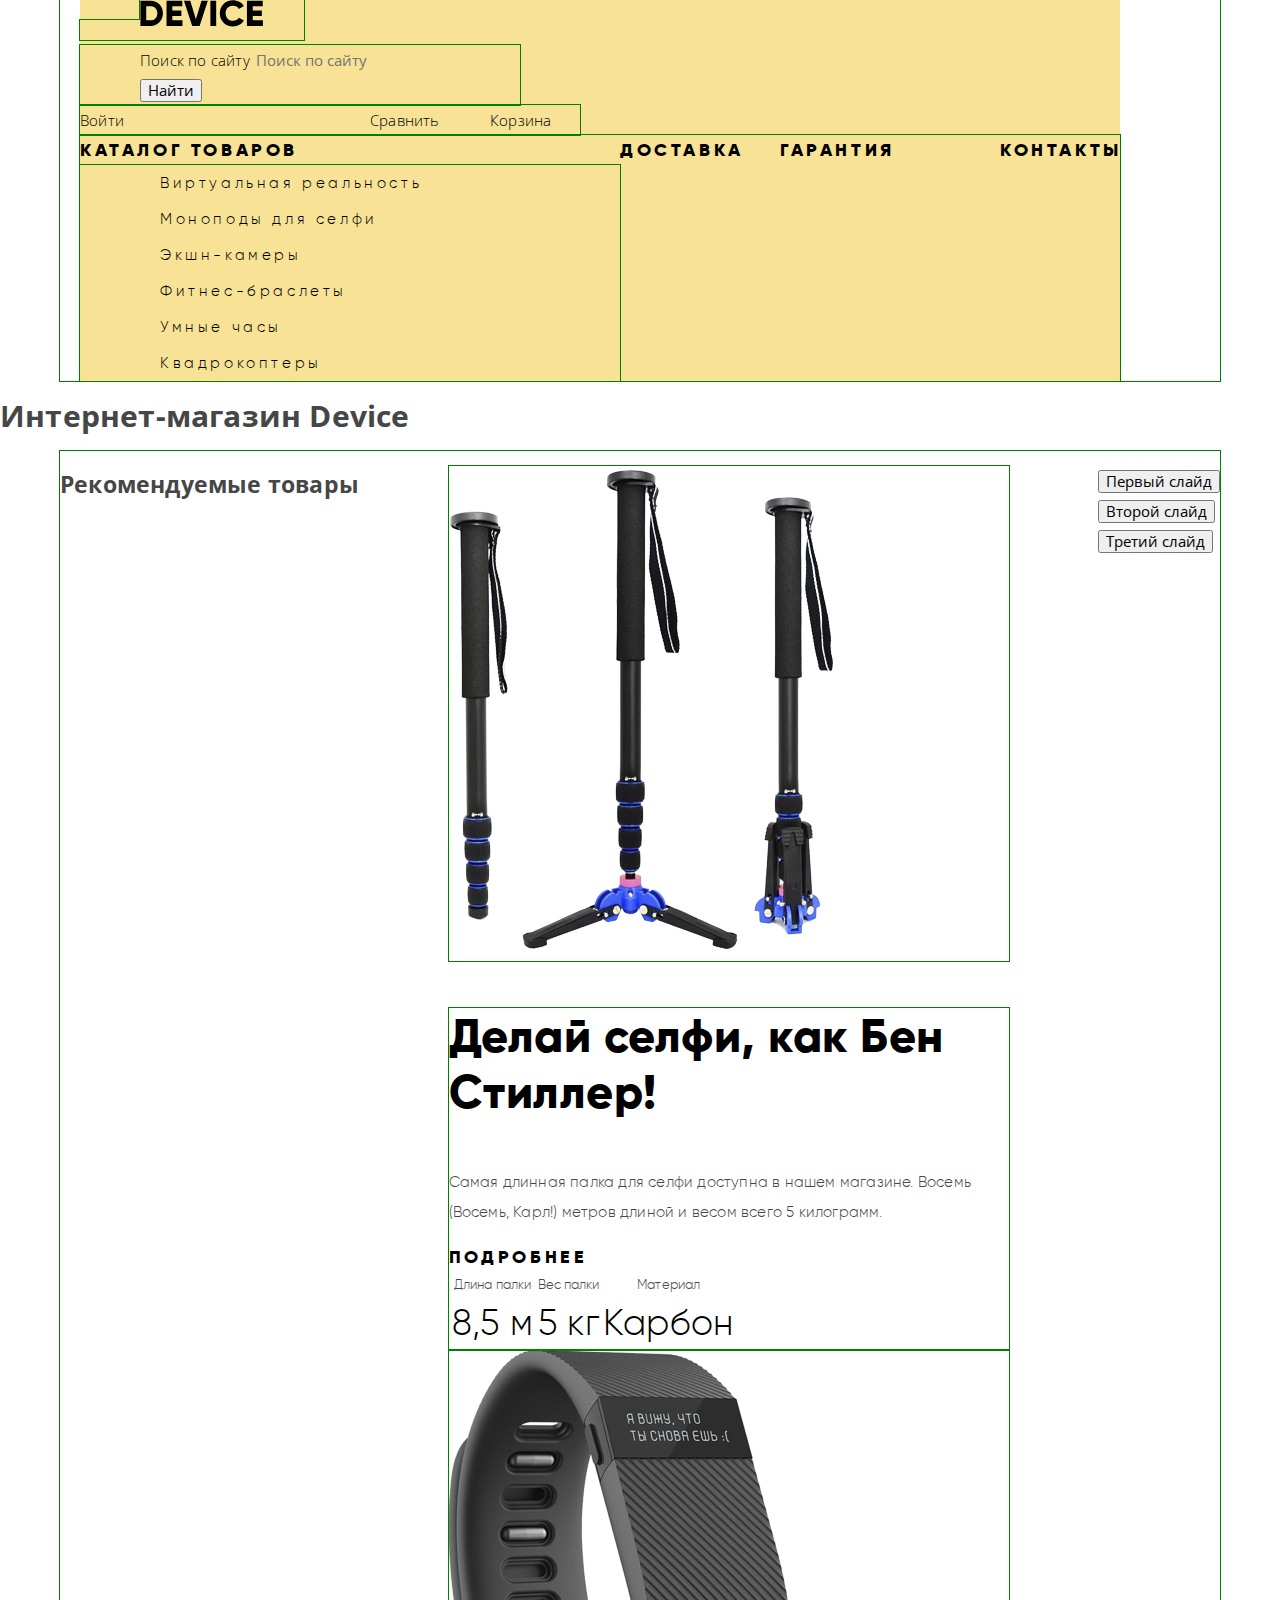
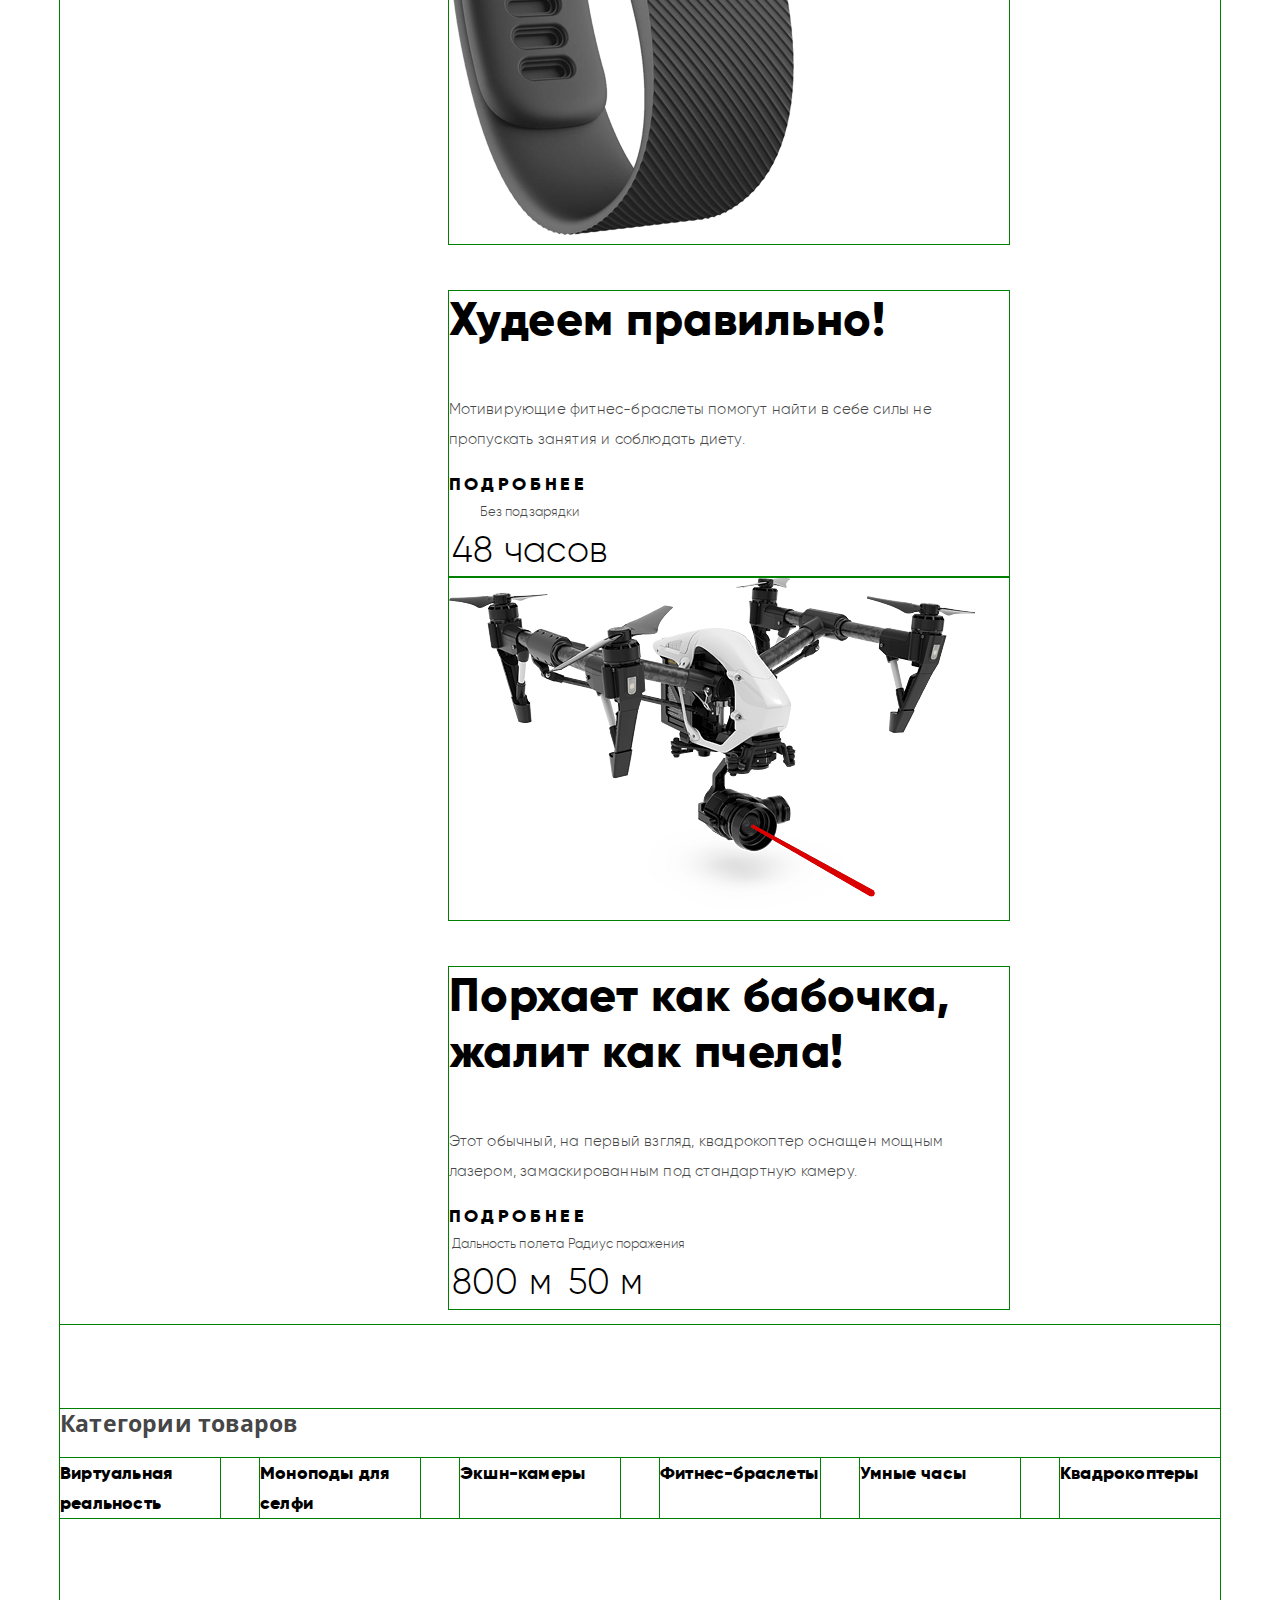
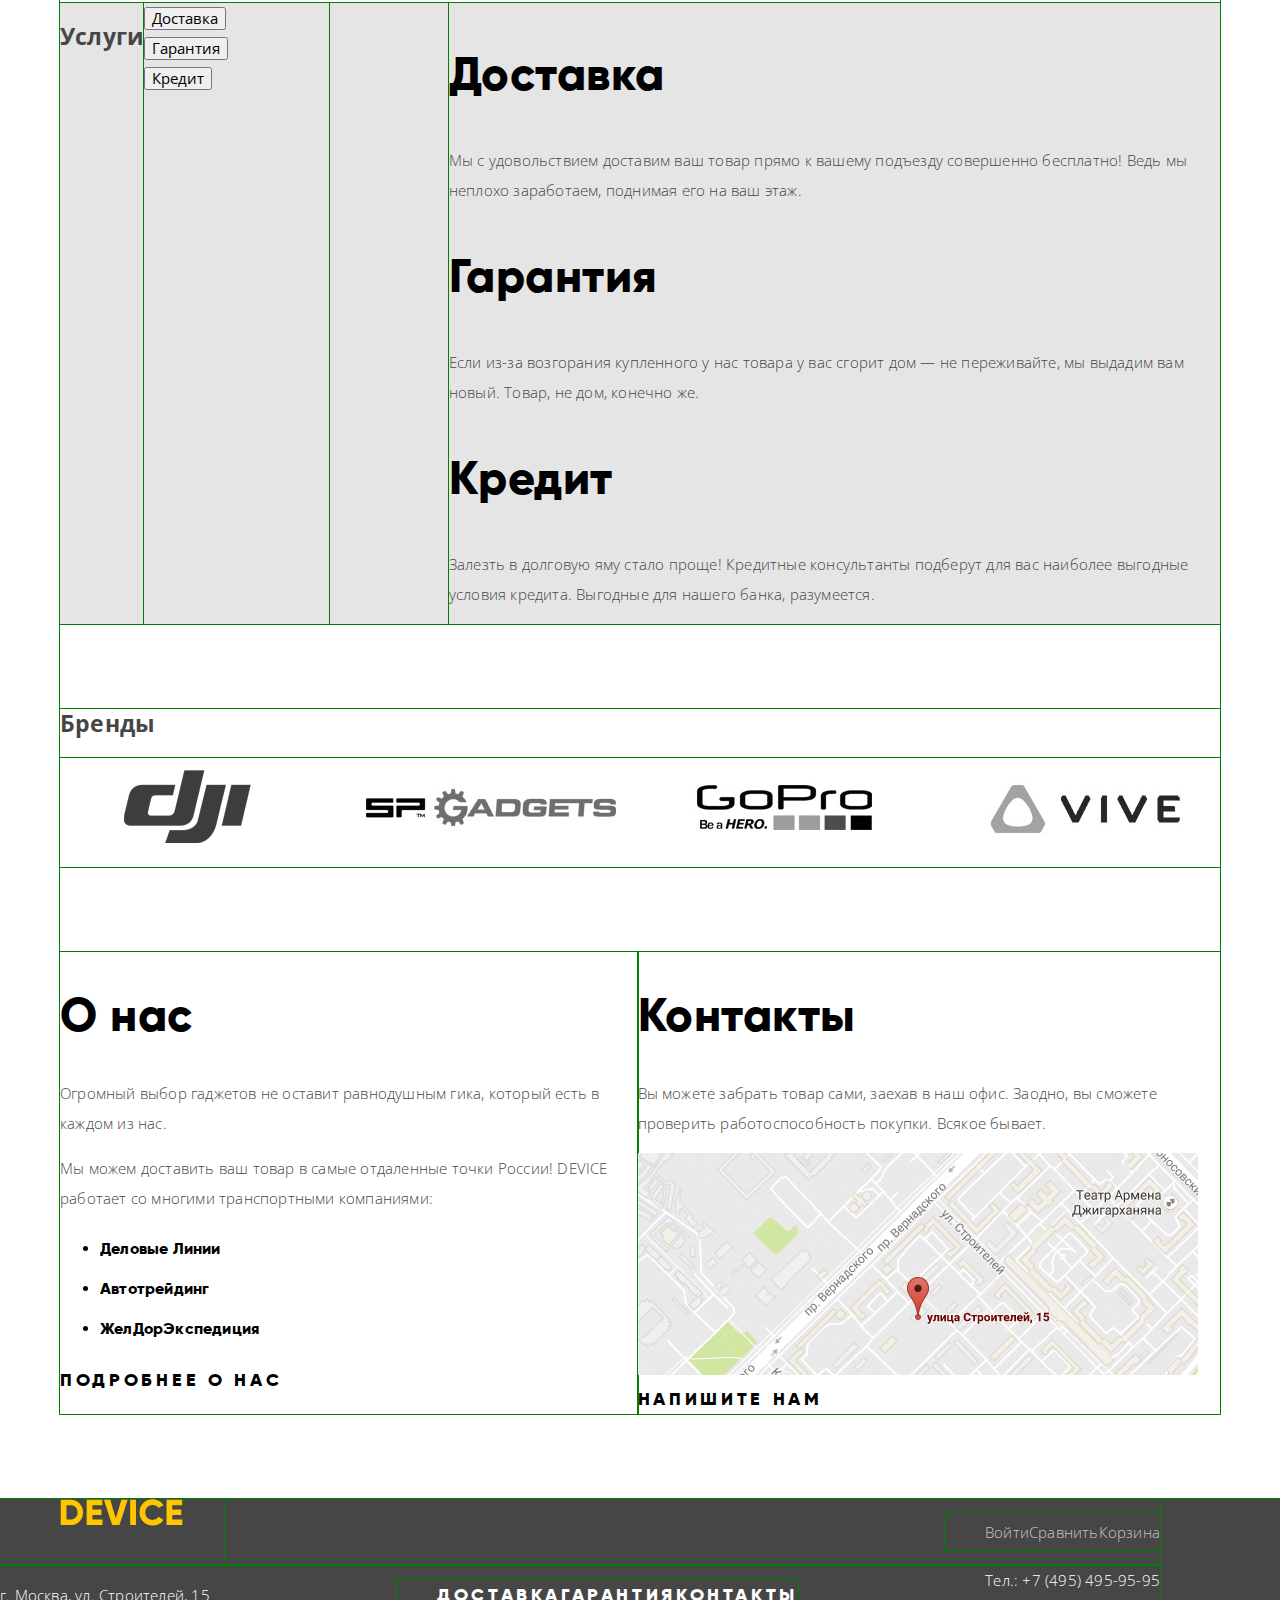
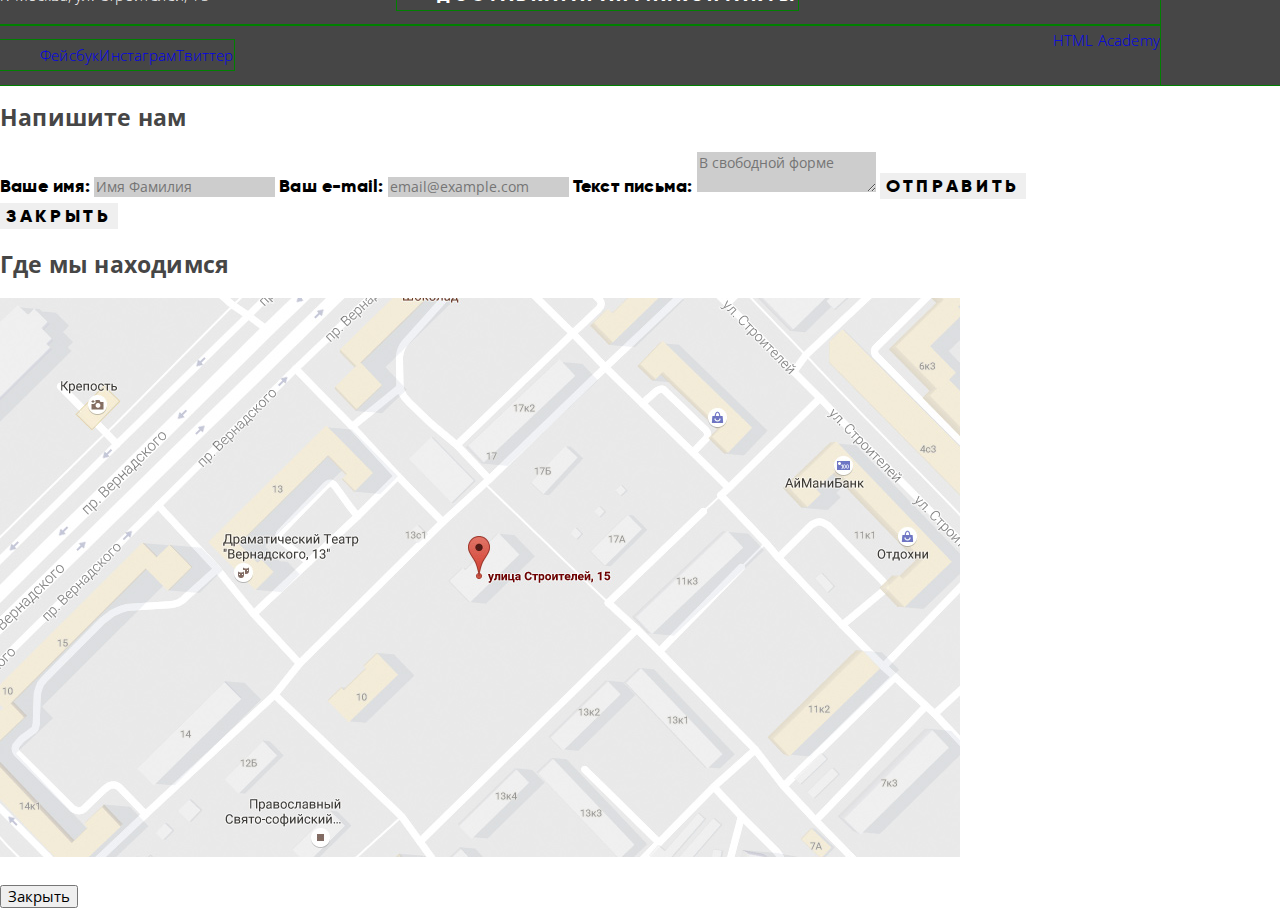
==== commit d2f6eadf: "Добавляет сетку на флексах" ====
--- a/index.html
+++ b/index.html
@@ -15,7 +15,7 @@
           <img src="img/logo-black.svg" width="164" height="36" alt="Логотип интернет-магазина Device">
         </a>
 
-        <form action="https://echo.htmlacademy.ru" method="GET">
+        <form action="https://echo.htmlacademy.ru" method="GET" class="search-form">
           <label for="search" class="visually-hidden">Поиск по сайту</label>
           <input type="search" name="search" id="search" class="search-field" placeholder="Поиск по сайту">
           <button class="btn-search" type="submit">Найти</button>
@@ -26,8 +26,9 @@
           <li class="compare-link"><a href="#">Сравнить</a></li>
           <li class="basket-link"><a href="#">Корзина</a></li>
         </ul>
+
         <ul class="site-navigation">
-          <li><a href="#">Каталог товаров</a>
+          <li class="navigation-item"><a href="#">Каталог товаров</a>
             <ul class="catalog-navigation">
               <li>
                 <ul>
@@ -47,9 +48,9 @@
               </li>
             </ul>
           </li>
-          <li><a href="#">Доставка</a></li>
-          <li><a href="#">Гарантия</a></li>
-          <li><a href="#">Контакты</a></li>
+          <li class="navigation-item"><a href="#">Доставка</a></li>
+          <li class="navigation-item"><a href="#">Гарантия</a></li>
+          <li class="navigation-item"><a href="#">Контакты</a></li>
         </ul>
       </nav>
     </header>
--- a/css/style.css
+++ b/css/style.css
@@ -14,9 +14,22 @@
     font-style: normal;
 }
 
+html {
+    -webkit-box-sizing: border-box;
+    box-sizing: border-box;
+}
+
+*,
+*::before,
+*::after {
+    -webkit-box-sizing: inherit;
+    box-sizing: inherit;
+}
+
 body {
     margin: 0;
     padding: 0;
+    min-width: 1160px;
 
     font-family: "Open Sans", Arial, sans-serif;
     font-size: 15px;
@@ -468,6 +481,315 @@
     background-color: #d9d9d9;
 }
 
-
-
-
+/* Построение сетки */
+
+.main-header {
+    width: 1160px;
+    margin: 0 auto;
+    padding: 0 20px;
+    display: flex;
+
+    outline: 1px green solid; 
+}
+
+.logo {
+    padding-left: 60px;
+
+    outline: 1px green solid; 
+}
+
+.search-form {
+    width: 440px;
+    margin-right: auto;
+    padding-left: 60px;
+
+    outline: 1px green solid; 
+}
+
+.user-navigation {
+    width: 500px;
+    margin: 0;
+    padding: 0;
+    display: flex;
+    justify-content: space-between;
+    
+    outline: 1px green solid; 
+}
+
+.user-navigation .login-link {
+    width: 260px;
+}
+
+.user-navigation .compare-link,
+.user-navigation .basket-link {
+    width: 90px;
+}
+
+.site-navigation {
+    width: 1040px;
+    margin: 0;
+    padding: 0;
+    display: flex;
+
+    outline: 1px green solid; 
+}
+
+.catalog-navigation {
+    width: 540px;
+
+    outline: 1px green solid; 
+}
+
+.navigation-item:nth-child(2) {
+    width: 160px;
+}
+
+.navigation-item:nth-child(3) {
+    width: 120px;
+}
+
+.navigation-item:nth-child(4) {
+    width: 120px;
+    margin-left: auto;
+}
+
+.main-content {
+    margin: 0 auto;
+}
+
+.slider {
+    width: 1160px;
+    margin: 0 auto;
+    margin-bottom: 85px;
+
+    display: flex;
+    justify-content: space-between;
+
+    outline: 1px green solid;
+}
+
+.slider-img {
+    width: 560px;
+    margin: 0;
+    padding: 0;
+
+    outline: 1px green solid;
+}
+
+.slider-item-info {
+    width: 560px;
+    margin: 0;
+    padding: 0;
+
+    outline: 1px green solid;
+}
+
+.category {
+    width: 1160px;
+    margin: 0 auto;
+    margin-bottom: 85px;
+
+    outline: 1px green solid;
+}
+
+.category-list {
+    margin: 0 auto;
+    padding: 0;
+    display: flex;
+    justify-content: space-between;
+
+    outline: 1px green solid; 
+}
+
+.category-item {
+    width: 160px;
+
+    outline: 1px green solid; 
+}
+
+.services {
+    margin-bottom: 85px;
+    display: flex;
+
+    outline: 1px green solid; 
+}
+
+.services-list {
+    width: 280px;
+    margin: 0;
+    padding: 0;
+    margin-right: 120px;
+
+    outline: 1px green solid;
+}
+
+.services-list-info {
+    margin: 0;
+    padding: 0;
+
+    outline: 1px green solid;
+}
+
+.brands {
+    width: 1160px;
+    margin: 0 auto;
+    margin-bottom: 85px;
+
+    outline: 1px green solid;
+}
+
+.brands-list {
+    margin: 0 auto;
+    padding: 0;
+    display: flex;
+    justify-content: space-between;
+
+    outline: 1px green solid; 
+}
+
+.info-wrapper {
+    width: 1160px;
+    margin: 0 auto;
+    margin-bottom: 85px;
+    display: flex;
+
+    outline: 1px green solid;
+}
+
+.info {
+    outline: 1px green solid;
+}
+
+.contacts {
+    outline: 1px green solid;
+}
+
+.main-footer {
+    margin: 0;
+    padding: 0;
+
+    outline: 1px green solid;
+}
+
+.footer-top {
+    width: 1160px;
+    display: flex;
+    justify-content: space-between;
+
+    outline: 1px green solid;
+}
+
+.user-navigation-footer {
+    display: flex;
+    outline: 1px green solid;
+}
+
+.footer-middle {
+    width: 1160px;
+    display: flex;
+    justify-content: space-between;
+
+    outline: 1px green solid;
+}
+
+.site-navigation-footer {
+    display: flex;
+    outline: 1px green solid;
+}
+
+.footer-bottom  {
+    width: 1160px;
+    display: flex;
+    justify-content: space-between;
+
+    outline: 1px green solid;
+}
+
+.footer-social {
+    display: flex;
+    outline: 1px green solid;
+}
+
+.container {
+    width: 1160px;
+    margin: 0 auto;
+
+    outline: 1px green solid;
+}
+
+.catalog-wrapper {
+    display: flex;
+
+    outline: 1px green solid;
+}
+
+.page-title{
+    padding-left: 60px;
+
+    outline: 1px green solid;
+}
+
+.breadcrumbs {
+    margin: 0;
+    padding: 0;
+    padding-left: 60px;
+    display: flex;
+
+    outline: 1px green solid;
+}
+
+.filters {
+   width: 330px; 
+   padding-left: 60px;
+
+   outline: 1px green solid;
+}
+
+.user-sort {
+    margin: 0;
+    padding: 0;
+    padding-left: 70px;
+    display: flex;
+
+    outline: 1px green solid;
+}
+
+.sorting-list,
+.result-arrows {
+    margin: 0;
+    padding: 0;
+    display: flex;
+
+    outline: 1px green solid;
+}
+
+.product-list {
+    width: 760px;
+    margin: 0;
+    padding: 0;
+    padding-left: 70px;
+    display: flex;
+    flex-wrap: wrap;
+    justify-content: space-between;
+
+    outline: 1px green solid;
+}
+
+.product-item {
+    display: flex;
+    flex-direction: column;
+
+    outline: 1px green solid;
+}
+
+.pagination-list {
+    margin: 0;
+    margin-left: 70px;
+    padding: 0;
+    display: flex;
+    justify-content: space-between;
+
+    outline: 1px green solid;
+}
+
+
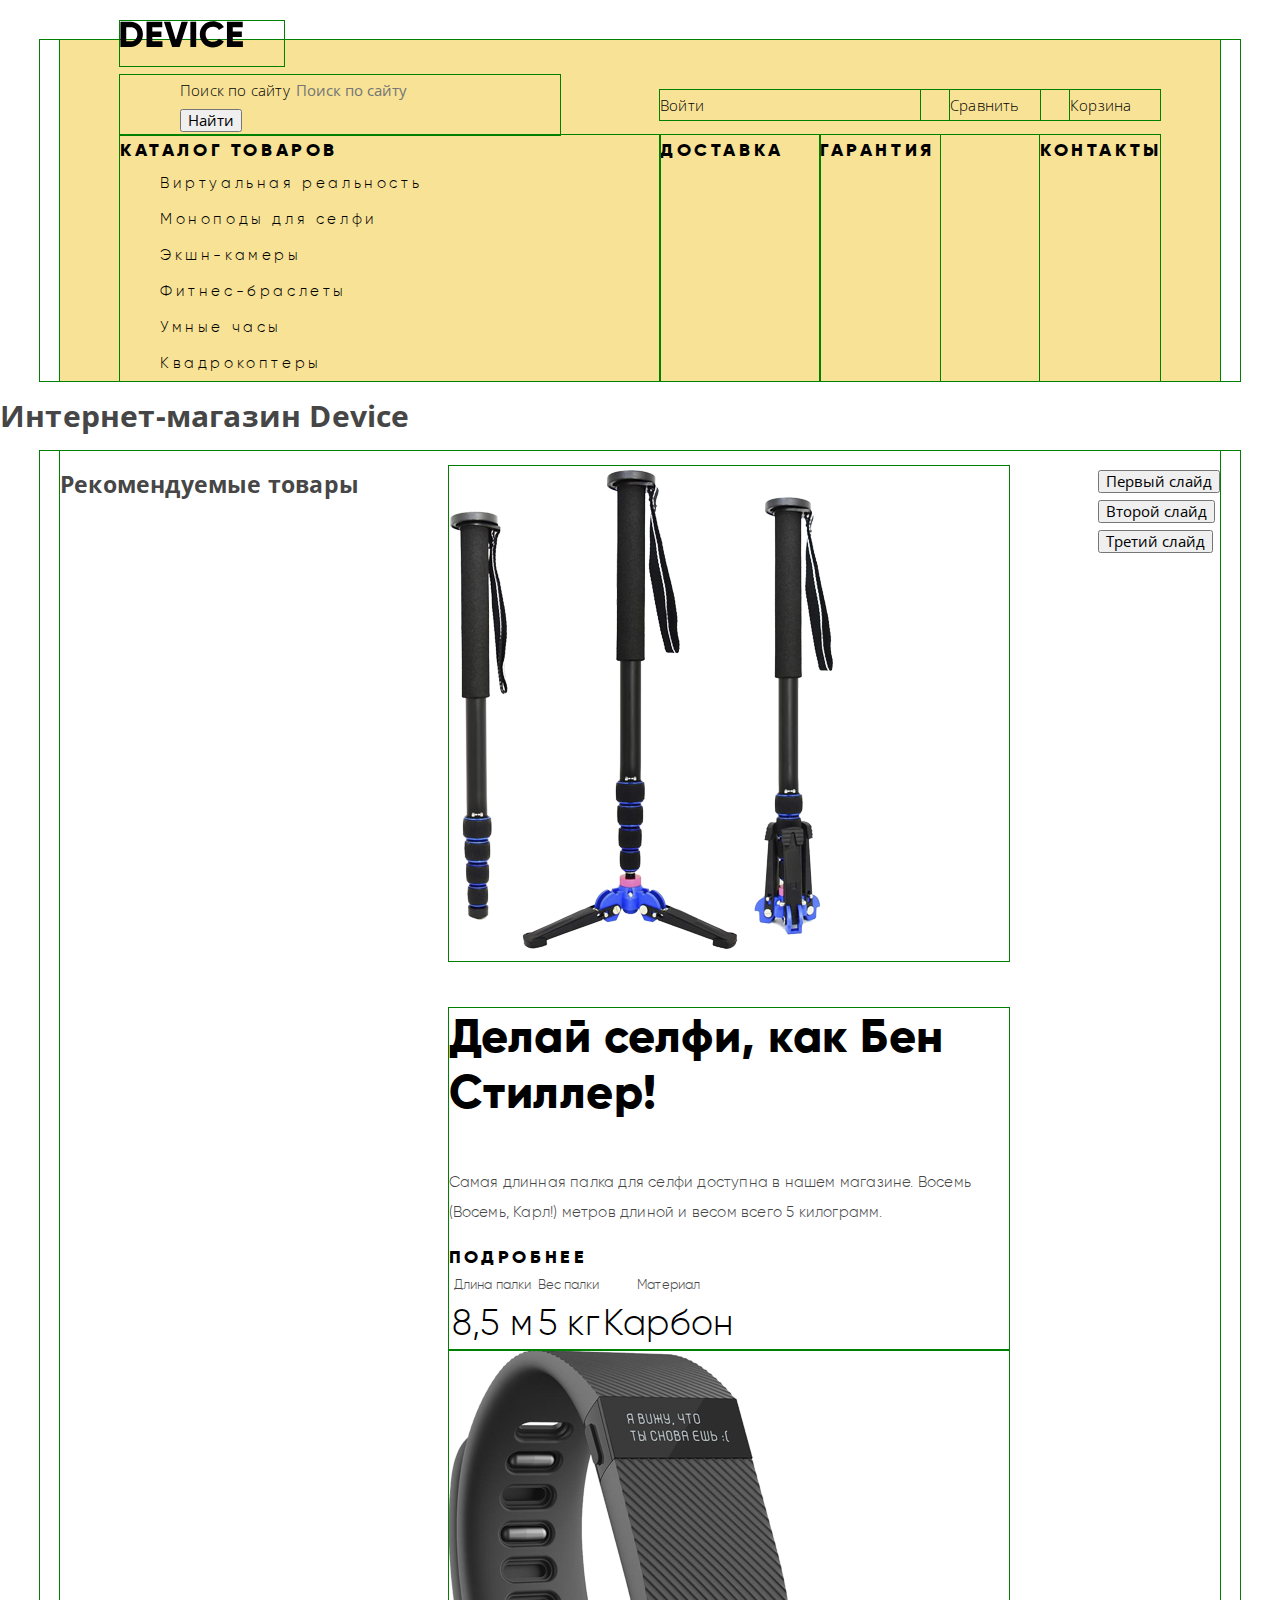
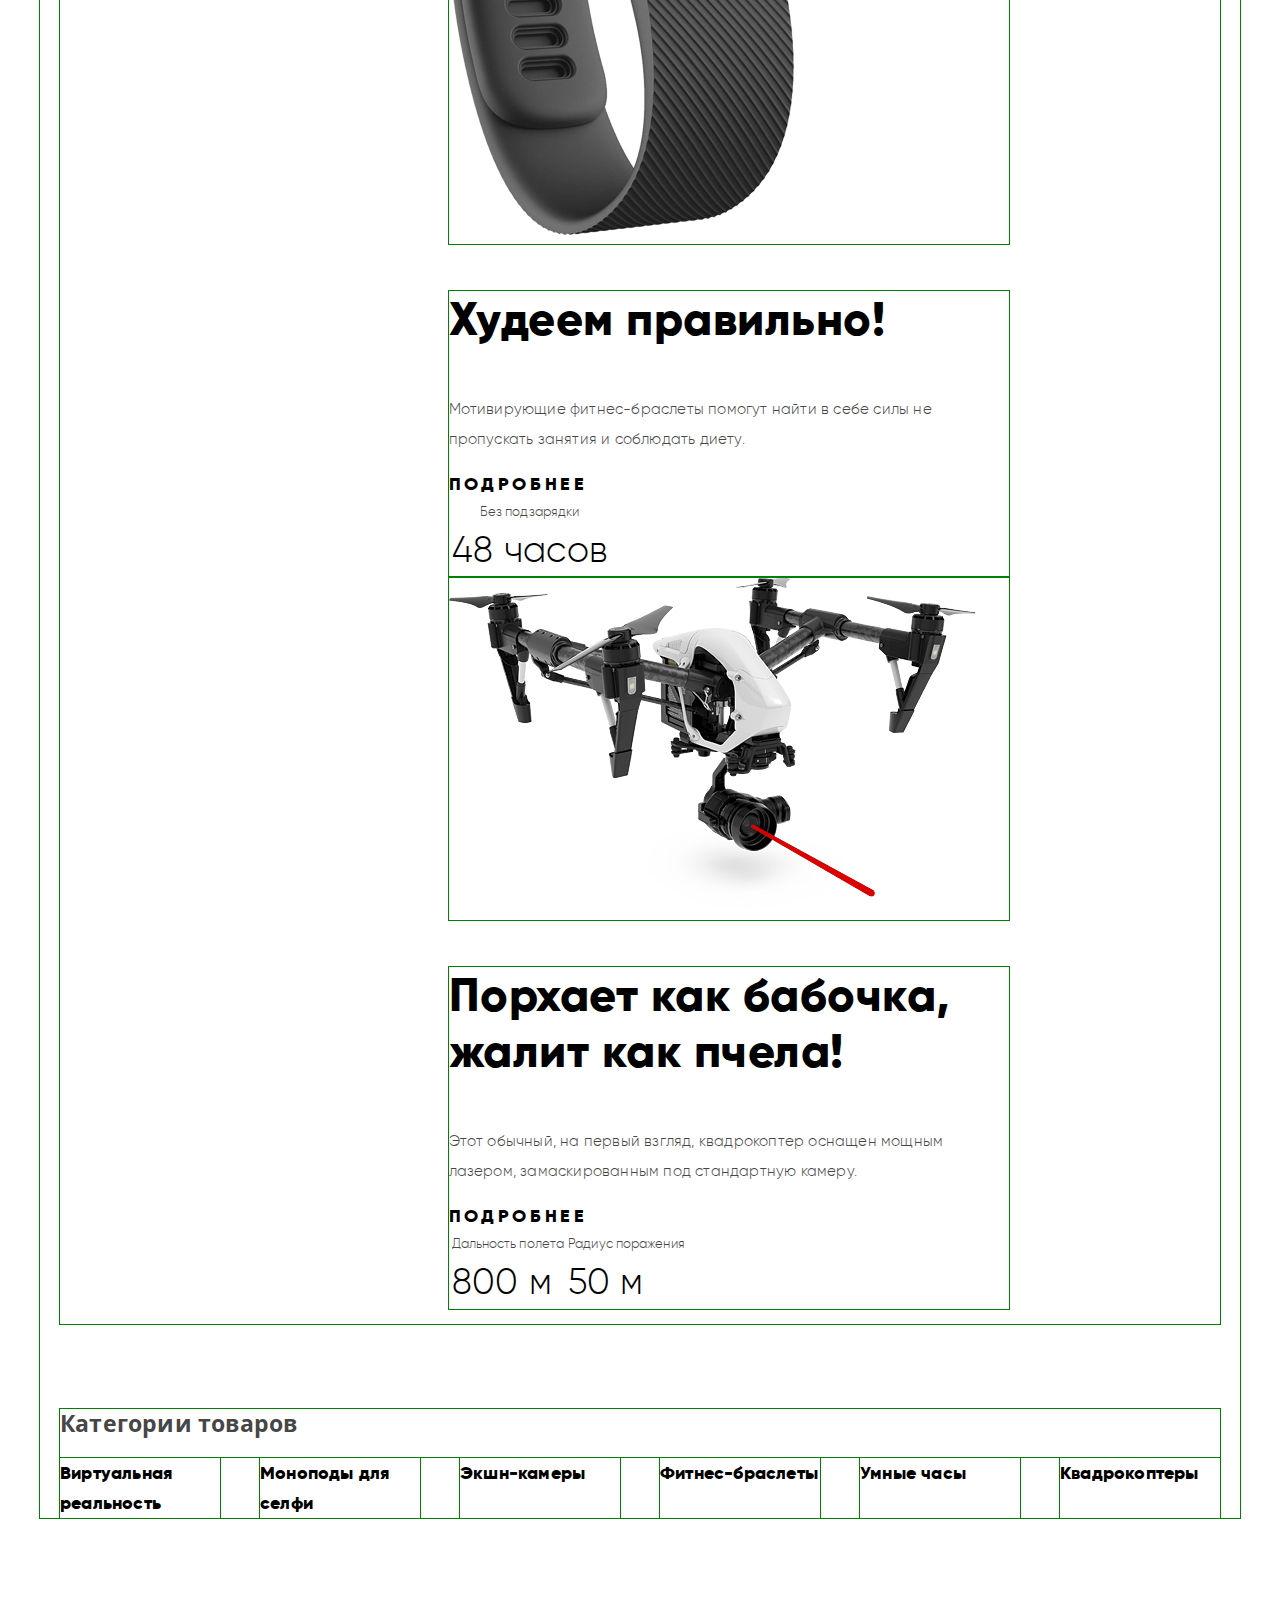
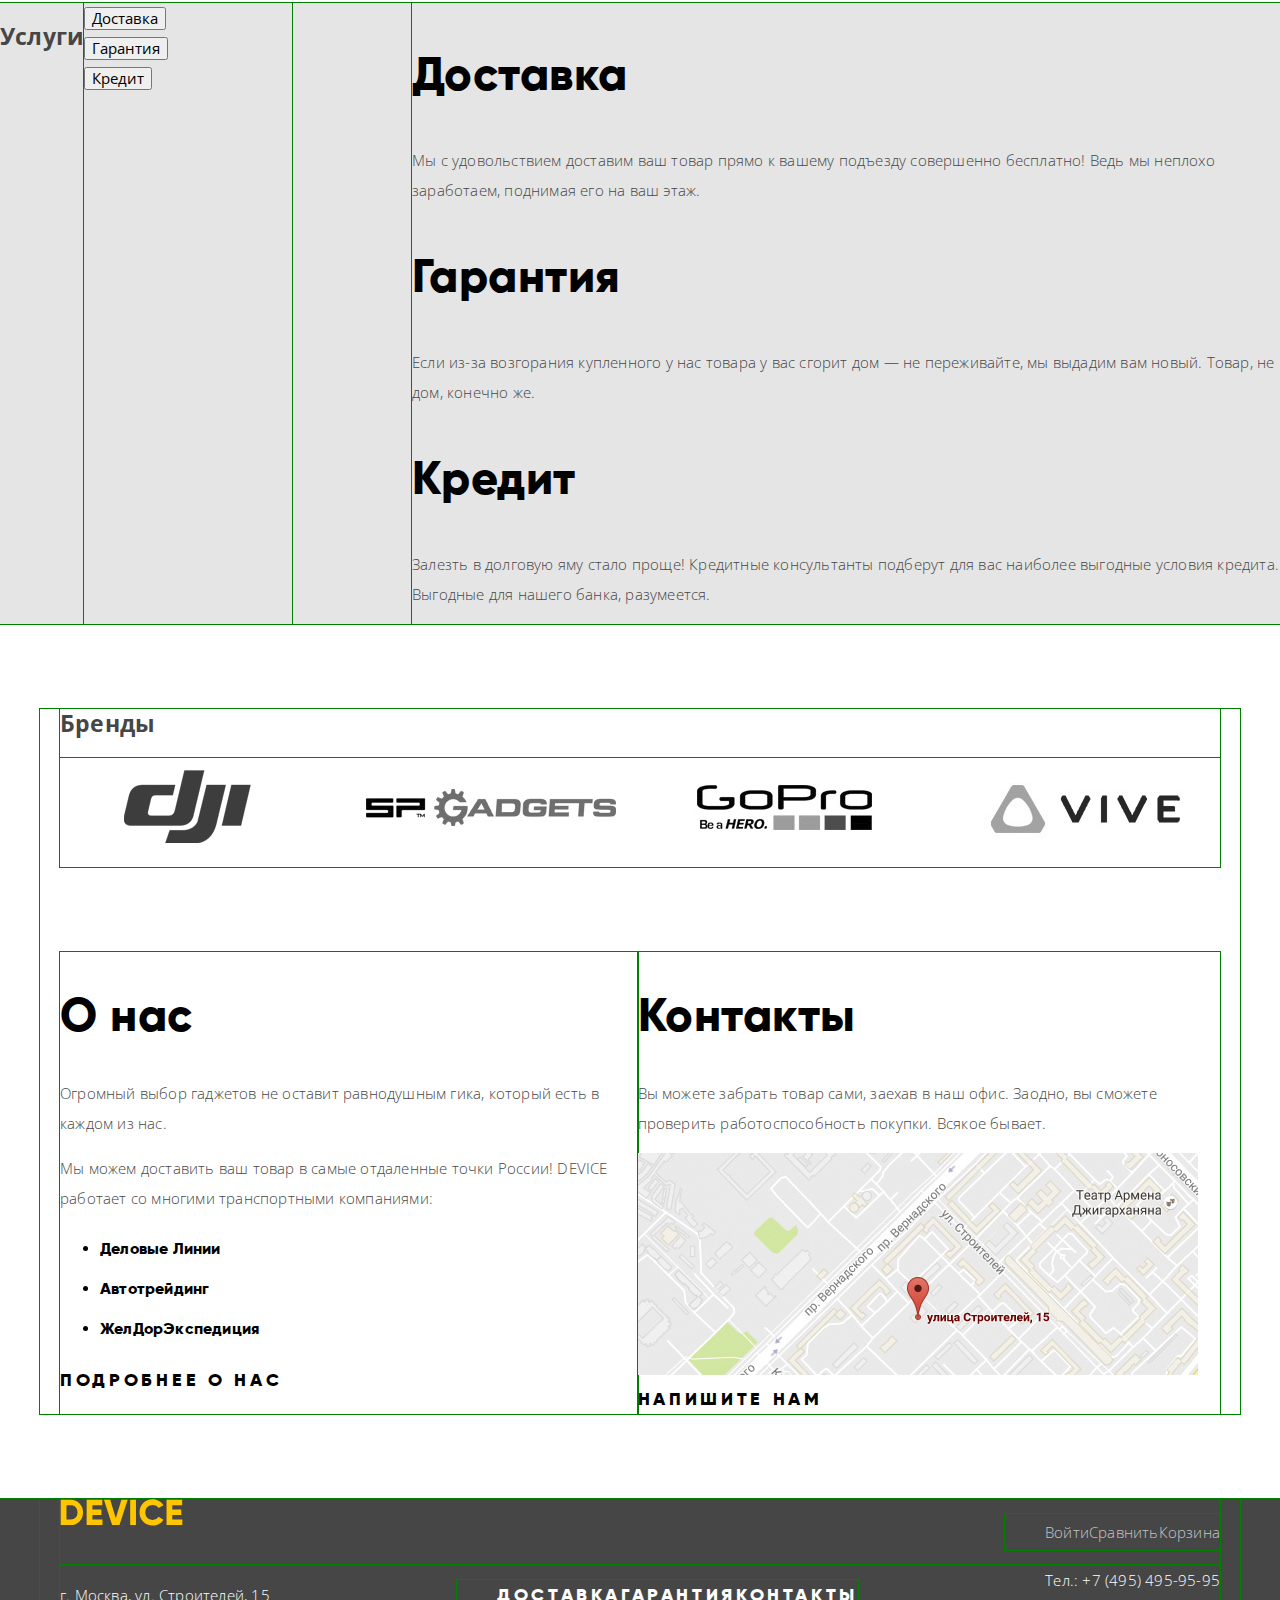
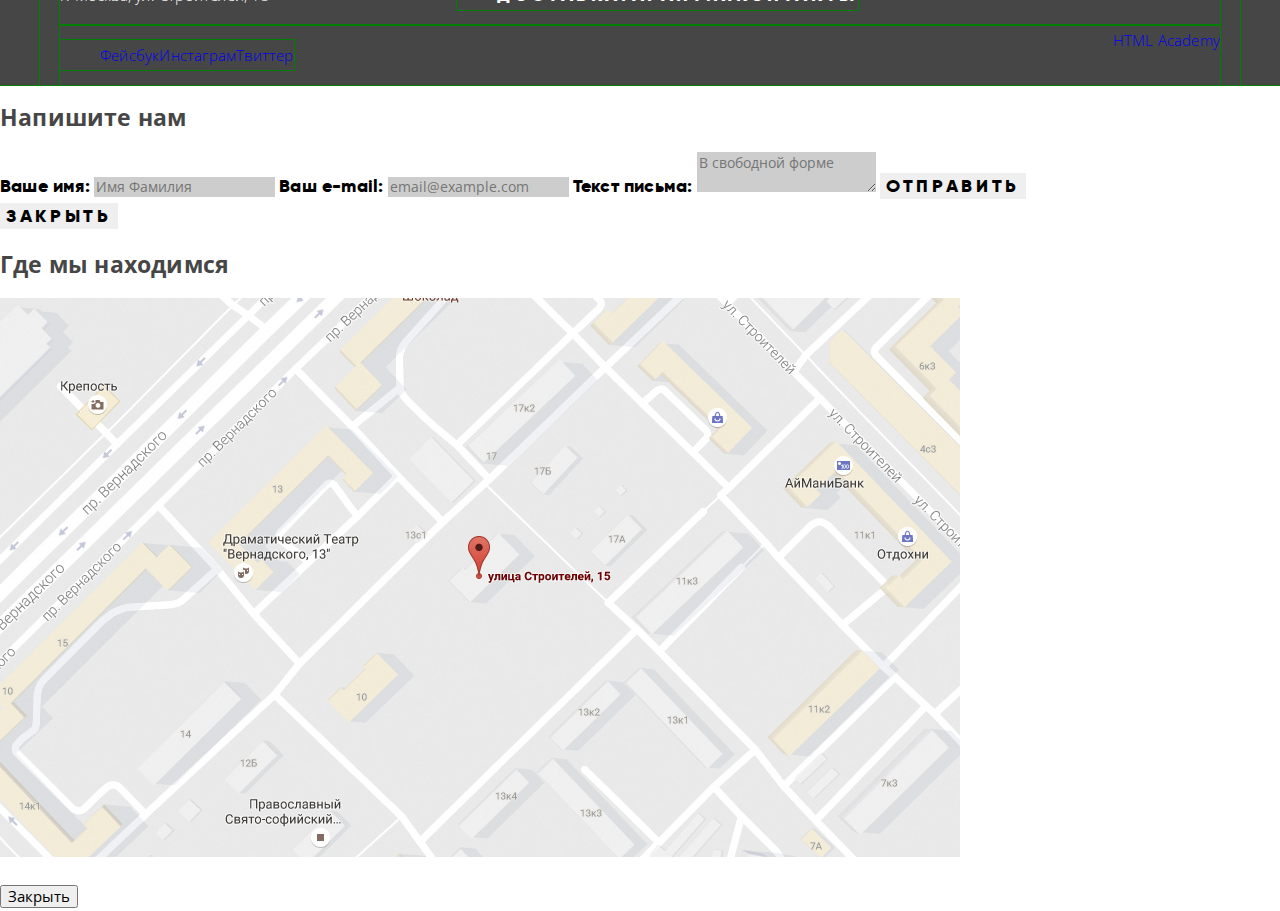
==== commit 4c45af6e: "Корректировка сетки" ====
--- a/index.html
+++ b/index.html
@@ -9,56 +9,77 @@
   </head>
   <body>
 
-    <header class="main-header">
-      <nav class="main-navigation">
-        <a class="logo">
-          <img src="img/logo-black.svg" width="164" height="36" alt="Логотип интернет-магазина Device">
-        </a>
-
-        <form action="https://echo.htmlacademy.ru" method="GET" class="search-form">
-          <label for="search" class="visually-hidden">Поиск по сайту</label>
-          <input type="search" name="search" id="search" class="search-field" placeholder="Поиск по сайту">
-          <button class="btn-search" type="submit">Найти</button>
-        </form>
-
-        <ul class="user-navigation">
-          <li class="login-link"><a href="#">Войти</a></li>
-          <li class="compare-link"><a href="#">Сравнить</a></li>
-          <li class="basket-link"><a href="#">Корзина</a></li>
-        </ul>
-
-        <ul class="site-navigation">
-          <li class="navigation-item"><a href="#">Каталог товаров</a>
-            <ul class="catalog-navigation">
-              <li>
-                <ul>
-                  <li><a href="#">Виртуальная реальность</a></li>
-                  <li><a href="catalog.html">Моноподы для селфи</a></li>
-                  <li><a href="#">Экшн-камеры</a></li>
-                </ul>
-              <li>
-                <ul>
-                  <li><a href="#">Фитнес-браслеты</a></li>
-                  <li><a href="#">Умные часы</a></li>
-                </ul>
-              <li>
-                <ul>
-                  <li><a href="#">Квадрокоптеры</a></li>
-                </ul>
+    <header>
+      <div class="container">
+        <div class="main-header">
+          <a class="logo">
+            <img src="img/logo-black.svg" width="164" height="36" alt="Логотип интернет-магазина Device">
+          </a>
+          <nav class="main-navigation">
+            <form action="https://echo.htmlacademy.ru" method="GET" class="search-form">
+              <label for="search" class="visually-hidden">Поиск по сайту</label>
+              <input type="search" name="search" id="search" class="search-field" placeholder="Поиск по сайту">
+              <button class="btn-search" type="submit">Найти</button>
+            </form>
+            <ul class="user-navigation">
+              <li class="user-navigation-link login-link">
+                <a href="#">Войти</a>
+              </li>
+              <li class="user-navigation-link compare-link">
+                <a href="#">Сравнить</a>
+              </li>
+              <li class="user-navigation-link basket-link">
+                <a href="#">Корзина</a>
               </li>
             </ul>
-          </li>
-          <li class="navigation-item"><a href="#">Доставка</a></li>
-          <li class="navigation-item"><a href="#">Гарантия</a></li>
-          <li class="navigation-item"><a href="#">Контакты</a></li>
-        </ul>
-      </nav>
+            <ul class="site-navigation">
+              <li class="navigation-item">
+                <a href="#">Каталог товаров</a>
+                <div class="catalog-navigation">
+                  <ul>
+                    <li>
+                      <a href="#">Виртуальная реальность</a>
+                    </li>
+                    <li>
+                      <a href="catalog.html">Моноподы для селфи</a>
+                    </li>
+                    <li>
+                      <a href="#">Экшн-камеры</a>
+                    </li>
+                  </ul>
+                  <ul>
+                    <li>
+                      <a href="#">Фитнес-браслеты</a>
+                    </li>
+                    <li>
+                      <a href="#">Умные часы</a>
+                    </li>
+                  </ul>
+                  <ul>
+                    <li>
+                      <a href="#">Квадрокоптеры</a>
+                    </li>
+                  </ul>
+                </div>
+              </li>
+              <li class="navigation-item">
+                <a href="#">Доставка</a>
+              </li>
+              <li class="navigation-item">
+                <a href="#">Гарантия</a>
+              </li>
+              <li class="navigation-item">
+                <a href="#">Контакты</a>
+              </li>
+            </ul>
+          </nav>
+        </div>
+      </div>
     </header>
 
     <main class="main-content">
       <h1 class="visually-hidden">Интернет-магазин Device</h1>
       <div class="container">
-
         <section class="slider">
           <h2 class="visually-hidden">Рекомендуемые товары</h2>
           <ul class="slider-list">
@@ -129,7 +150,7 @@
             <li><button type="button" class="slider-button">Третий слайд</button></li>
           </ul>
         </section>
-
+        
         <section class="category">
           <h2 class="visually-hidden">Категории товаров</h2>
           <ul class="category-list">
@@ -153,6 +174,7 @@
             </li>
           </ul>
         </section>
+      </div>
 
         <section class="services">
           <h2 class="visually-hidden">Услуги</h2>
@@ -183,6 +205,7 @@
           </ul>
         </section>
 
+      <div class="container">
         <section class="brands">
           <h2 class="visually-hidden">Бренды</h2>
           <ul class="brands-list">
@@ -228,32 +251,52 @@
     </main>  
 
     <footer class="main-footer">
-      <div class="footer-top">
-        <a class="logo">
-          <img src="img/logo-yellow.svg" width="164" height="36" alt="Логотип интернет-магазина Device">
-        </a>
-        <ul class="user-navigation-footer">
-          <li class="login-link"><a href="#">Войти</a></li>
-          <li class="compare-link"><a href="#">Сравнить</a></li>
-          <li class="basket-link"><a href="#">Корзина</a></li>
-        </ul>
-      </div>
-      <div class="footer-middle">
-        <p class="footer-address">г. Москва, ул. Строителей, 15</p>
-        <ul class="site-navigation-footer">
-          <li><a href="#">Доставка</a></li>
-          <li><a href="#">Гарантия</a></li>
-          <li><a href="#">Контакты</a></li>
-        </ul>
-        <a href="tel:+74954959595" class="footer-phone">Тел.: +7 (495) 495-95-95</a>
-      </div>
-      <div class="footer-bottom">
-        <ul class="footer-social">
-          <li><a class="social-button fb" href="#">Фейсбук</a></li>
-          <li><a class="social-button instagram" href="#">Инстаграм</a></li>
-          <li><a class="social-button tw" href="#">Твиттер</a></li>
-        </ul>
-        <a class="footer-copyright" href="https://htmlacademy.ru/intensive/htmlcss" target="_blank">HTML Academy</a>
+      <div class="container">
+        <div class="footer-top">
+          <a class="logo">
+            <img src="img/logo-yellow.svg" width="164" height="36" alt="Логотип интернет-магазина Device">
+          </a>
+          <ul class="user-navigation-footer">
+            <li class="login-link">
+              <a href="#">Войти</a>
+            </li>
+            <li class="compare-link">
+              <a href="#">Сравнить</a>
+            </li>
+            <li class="basket-link">
+              <a href="#">Корзина</a>
+            </li>
+          </ul>
+        </div>
+        <div class="footer-middle">
+          <p class="footer-address">г. Москва, ул. Строителей, 15</p>
+          <ul class="site-navigation-footer">
+            <li>
+              <a href="#">Доставка</a>
+            </li>
+            <li>
+              <a href="#">Гарантия</a>
+            </li>
+            <li>
+              <a href="#">Контакты</a>
+            </li>
+          </ul>
+          <a href="tel:+74954959595" class="footer-phone">Тел.: +7 (495) 495-95-95</a>
+        </div>
+        <div class="footer-bottom">
+          <ul class="footer-social">
+            <li>
+              <a class="social-button fb" href="#">Фейсбук</a>
+            </li>
+            <li>
+              <a class="social-button instagram" href="#">Инстаграм</a>
+            </li>
+            <li>
+              <a class="social-button tw" href="#">Твиттер</a>
+            </li>
+          </ul>
+          <a class="footer-copyright" href="https://htmlacademy.ru/intensive/htmlcss" target="_blank">HTML Academy</a>
+        </div>
       </div>
     </footer>
 
--- a/css/style.css
+++ b/css/style.css
@@ -29,7 +29,7 @@
 body {
     margin: 0;
     padding: 0;
-    min-width: 1160px;
+    min-width: 1200px;
 
     font-family: "Open Sans", Arial, sans-serif;
     font-size: 15px;
@@ -45,9 +45,24 @@
     text-decoration: none;
 }
 
-.main-navigation {
+/* .main-navigation {
     color: #000000;
     background-color: #f7e296;
+} */
+
+.main-header {
+    color: #000000;
+    background-color: #f7e296;
+}
+
+.main-header a.logo:hover {
+    opacity: 0.6;
+    cursor: pointer;
+}
+
+.main-header a.logo:active {
+    opacity: 0.3;
+    cursor: pointer;
 }
 
 .search-field {
@@ -331,6 +346,12 @@
 
 h2.section-title {
     background-color: #dcdcdc;  
+    position: relative;
+}
+
+.section-title::before  {
+    position: absolute;
+    content: ""
 }
 
 .color-choice,
@@ -483,24 +504,52 @@
 
 /* Построение сетки */
 
-.main-header {
+/* .main-header {
     width: 1160px;
     margin: 0 auto;
     padding: 0 20px;
     display: flex;
 
     outline: 1px green solid; 
-}
-
-.logo {
+} */
+
+.container {
+    width: 1200px;
+    padding: 0 20px;
+    margin: 0 auto;
+
+    outline: 1px green solid; 
+}
+
+.main-header {
+    position: relative;
     padding-left: 60px;
-
-    outline: 1px green solid; 
+    padding-right: 60px;
+    padding-top: 35px;
+    margin-top: 40px; 
+    min-height: 186px;
+
+    outline: 1px green solid; 
+}
+
+.main-header a.logo {
+    display: block;
+    position: absolute;
+    top: -19px;
+
+    outline: 1px green solid; 
+}
+
+.main-navigation {
+    display: flex;
+    flex-wrap: wrap;
+    justify-content: space-between;
+    align-items: center;
 }
 
 .search-form {
     width: 440px;
-    margin-right: auto;
+    /* margin-right: auto; */
     padding-left: 60px;
 
     outline: 1px green solid; 
@@ -512,45 +561,66 @@
     padding: 0;
     display: flex;
     justify-content: space-between;
+    align-items: center;
+    flex-wrap: wrap;
     
     outline: 1px green solid; 
 }
 
 .user-navigation .login-link {
     width: 260px;
+
+    outline: 1px green solid; 
+}
+
+.user-navigation .logout-link {
+    opacity: 0.3;
+
+    outline: 1px green solid; 
 }
 
 .user-navigation .compare-link,
 .user-navigation .basket-link {
     width: 90px;
+
+    outline: 1px green solid; 
 }
 
 .site-navigation {
-    width: 1040px;
-    margin: 0;
-    padding: 0;
-    display: flex;
-
-    outline: 1px green solid; 
-}
-
-.catalog-navigation {
+    /* width: 1040px; */
+    width: 100%;
+    margin: 0;
+    padding: 0;
+    display: flex;
+    flex-wrap: wrap;
+
+    outline: 1px green solid; 
+}
+
+.navigation-item:first-child{
     width: 540px;
+    position: relative;
 
     outline: 1px green solid; 
 }
 
 .navigation-item:nth-child(2) {
     width: 160px;
+
+    outline: 1px green solid; 
 }
 
 .navigation-item:nth-child(3) {
     width: 120px;
+
+    outline: 1px green solid; 
 }
 
 .navigation-item:nth-child(4) {
     width: 120px;
     margin-left: auto;
+
+    outline: 1px green solid; 
 }
 
 .main-content {
@@ -558,7 +628,6 @@
 }
 
 .slider {
-    width: 1160px;
     margin: 0 auto;
     margin-bottom: 85px;
 
@@ -585,7 +654,6 @@
 }
 
 .category {
-    width: 1160px;
     margin: 0 auto;
     margin-bottom: 85px;
 
@@ -631,7 +699,6 @@
 }
 
 .brands {
-    width: 1160px;
     margin: 0 auto;
     margin-bottom: 85px;
 
@@ -648,7 +715,6 @@
 }
 
 .info-wrapper {
-    width: 1160px;
     margin: 0 auto;
     margin-bottom: 85px;
     display: flex;
@@ -672,7 +738,6 @@
 }
 
 .footer-top {
-    width: 1160px;
     display: flex;
     justify-content: space-between;
 
@@ -685,7 +750,6 @@
 }
 
 .footer-middle {
-    width: 1160px;
     display: flex;
     justify-content: space-between;
 
@@ -698,7 +762,6 @@
 }
 
 .footer-bottom  {
-    width: 1160px;
     display: flex;
     justify-content: space-between;
 
@@ -707,13 +770,6 @@
 
 .footer-social {
     display: flex;
-    outline: 1px green solid;
-}
-
-.container {
-    width: 1160px;
-    margin: 0 auto;
-
     outline: 1px green solid;
 }
 
@@ -741,6 +797,7 @@
 .filters {
    width: 330px; 
    padding-left: 60px;
+   padding-right: 68px;
 
    outline: 1px green solid;
 }
@@ -764,10 +821,10 @@
 }
 
 .product-list {
-    width: 760px;
-    margin: 0;
-    padding: 0;
-    padding-left: 70px;
+    /* width: 800px; */
+    margin: 0;
+    padding: 0;
+    padding-left: 30px;
     display: flex;
     flex-wrap: wrap;
     justify-content: space-between;
@@ -778,6 +835,9 @@
 .product-item {
     display: flex;
     flex-direction: column;
+    width: 360px;
+    margin-left: 40px;
+    margin-bottom: 46px;
 
     outline: 1px green solid;
 }
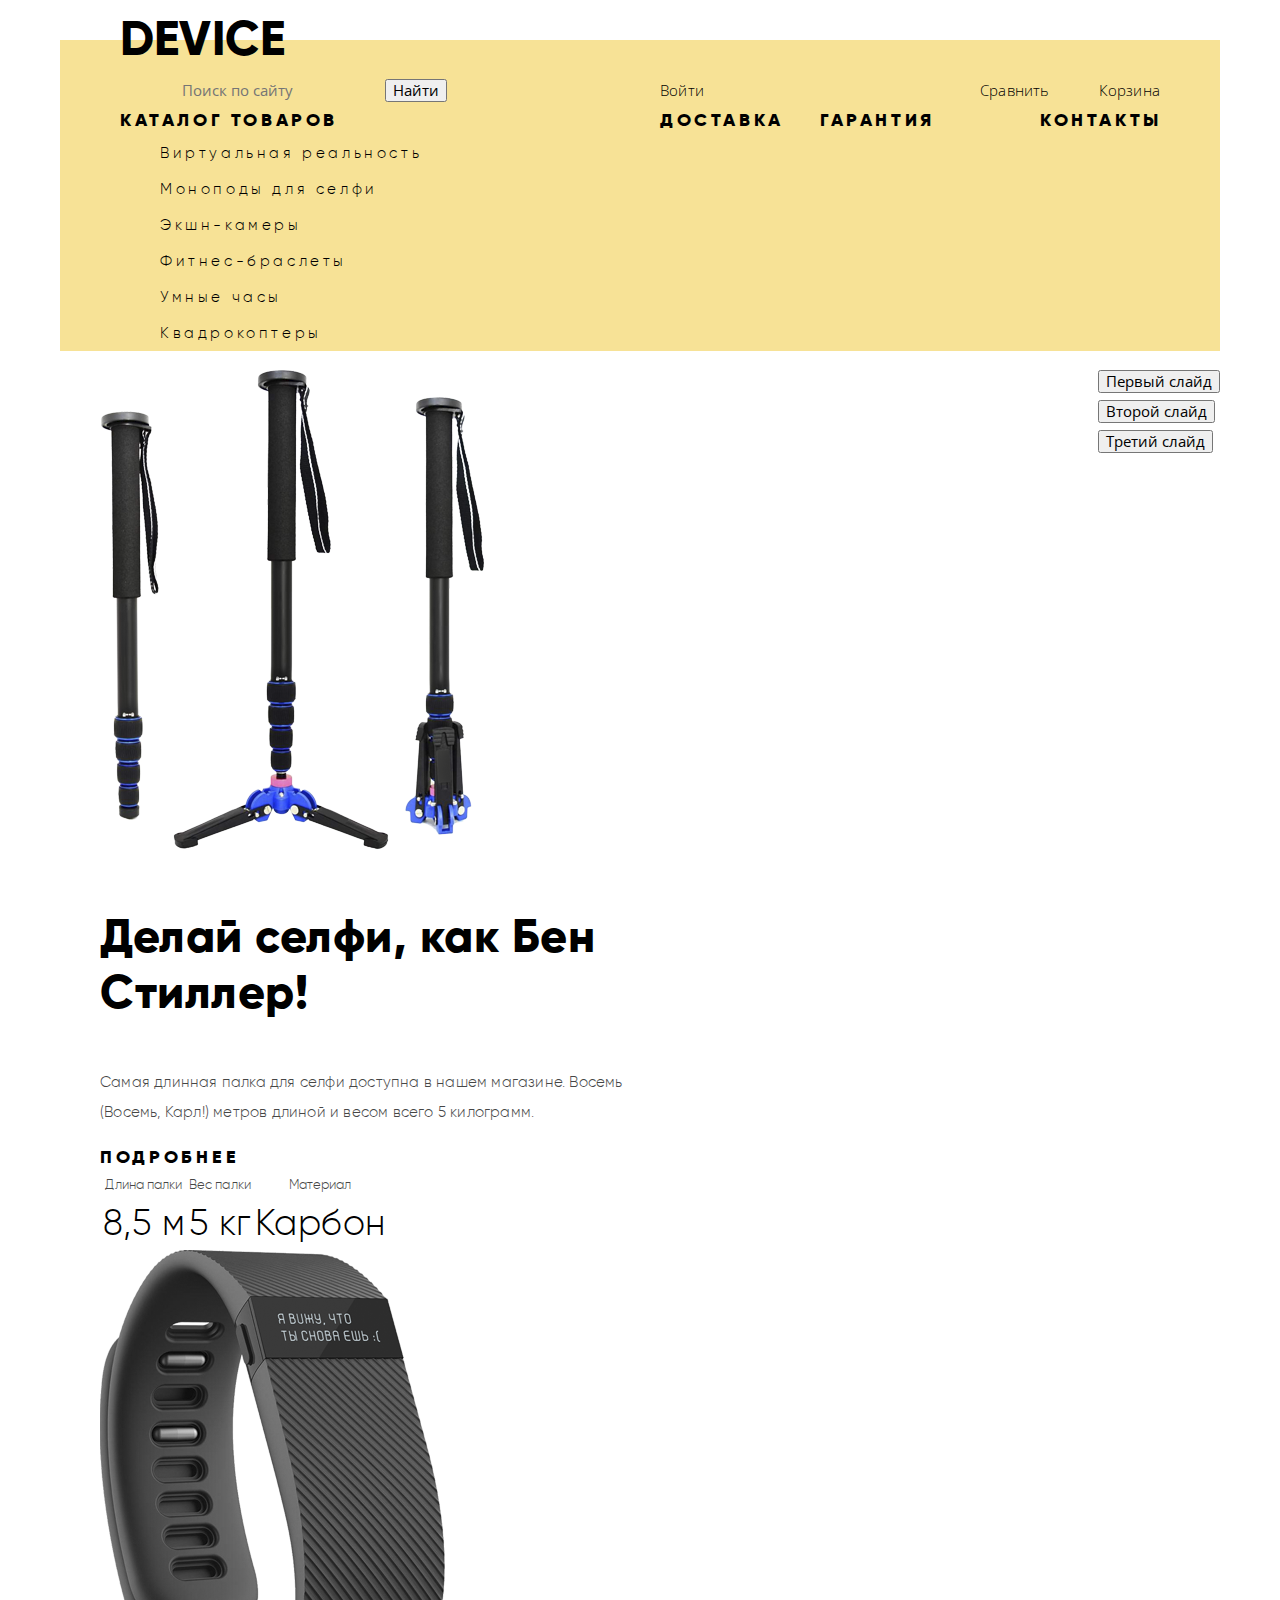
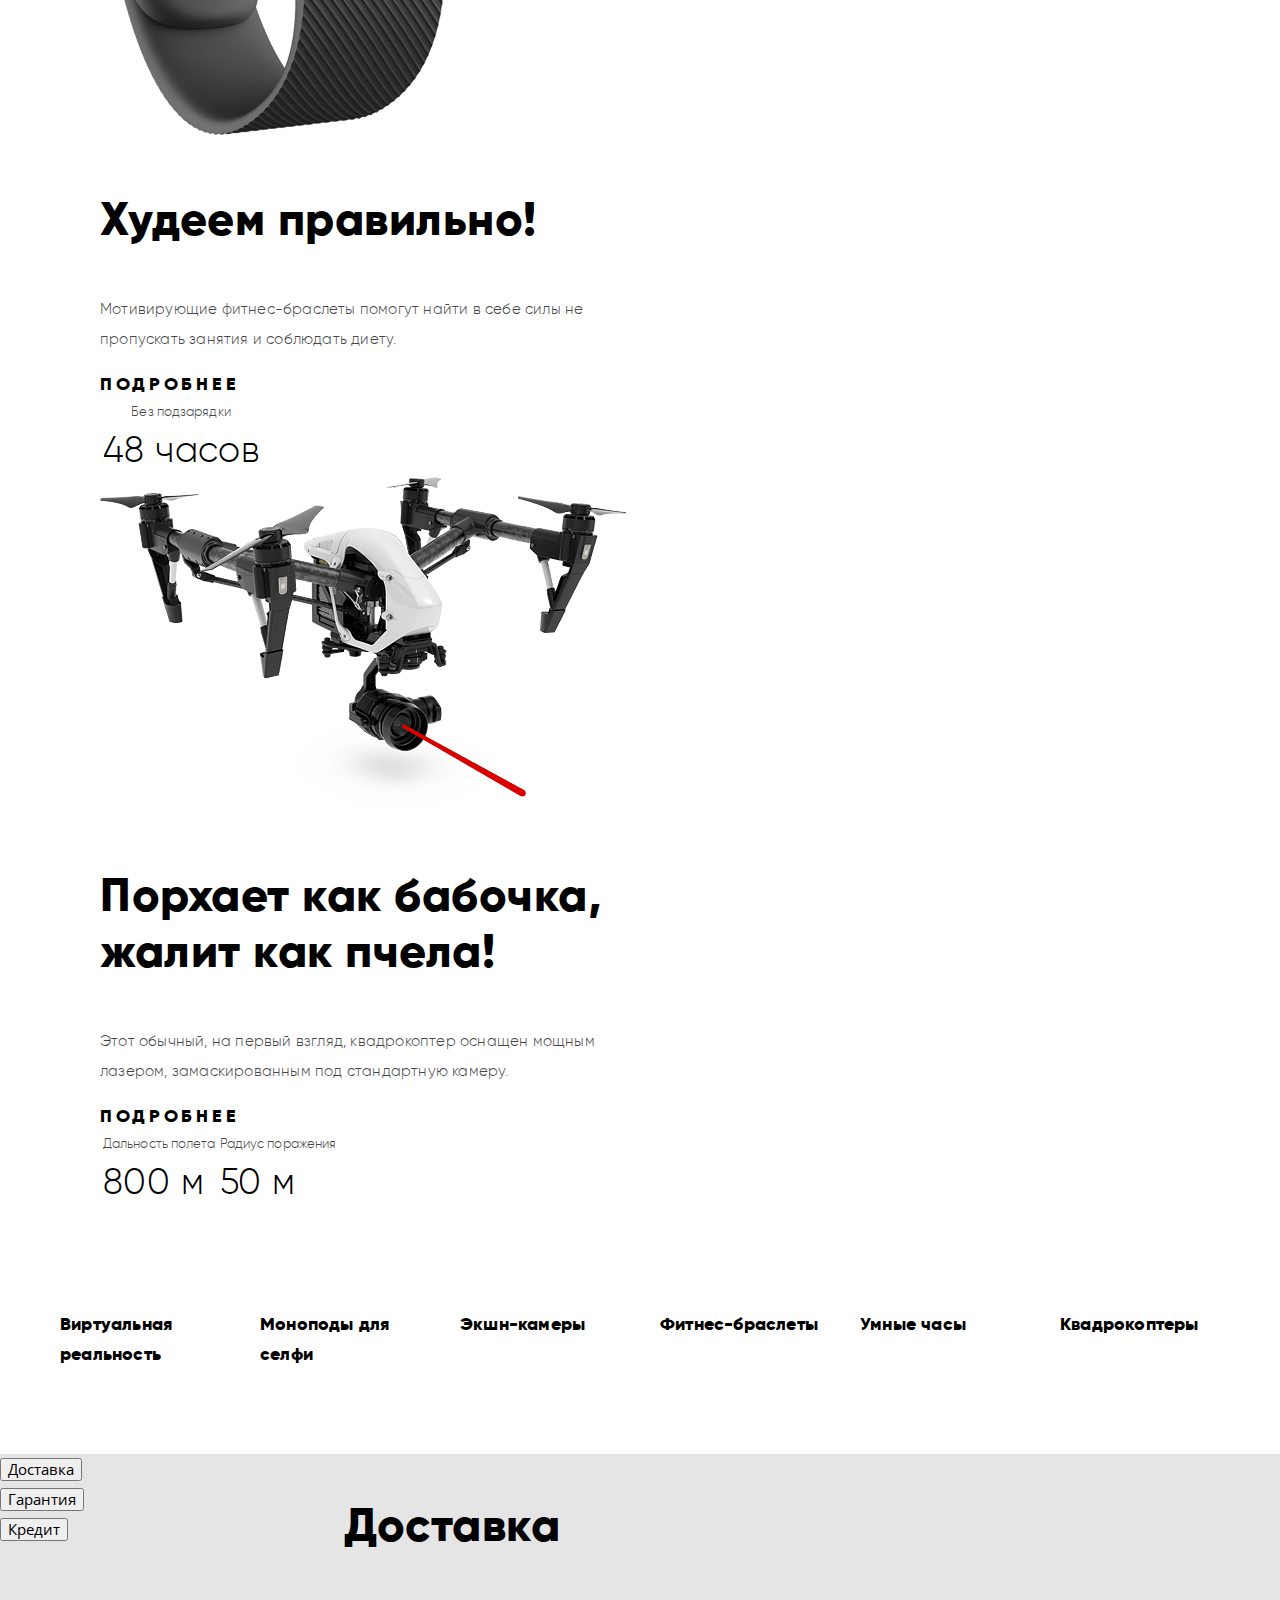
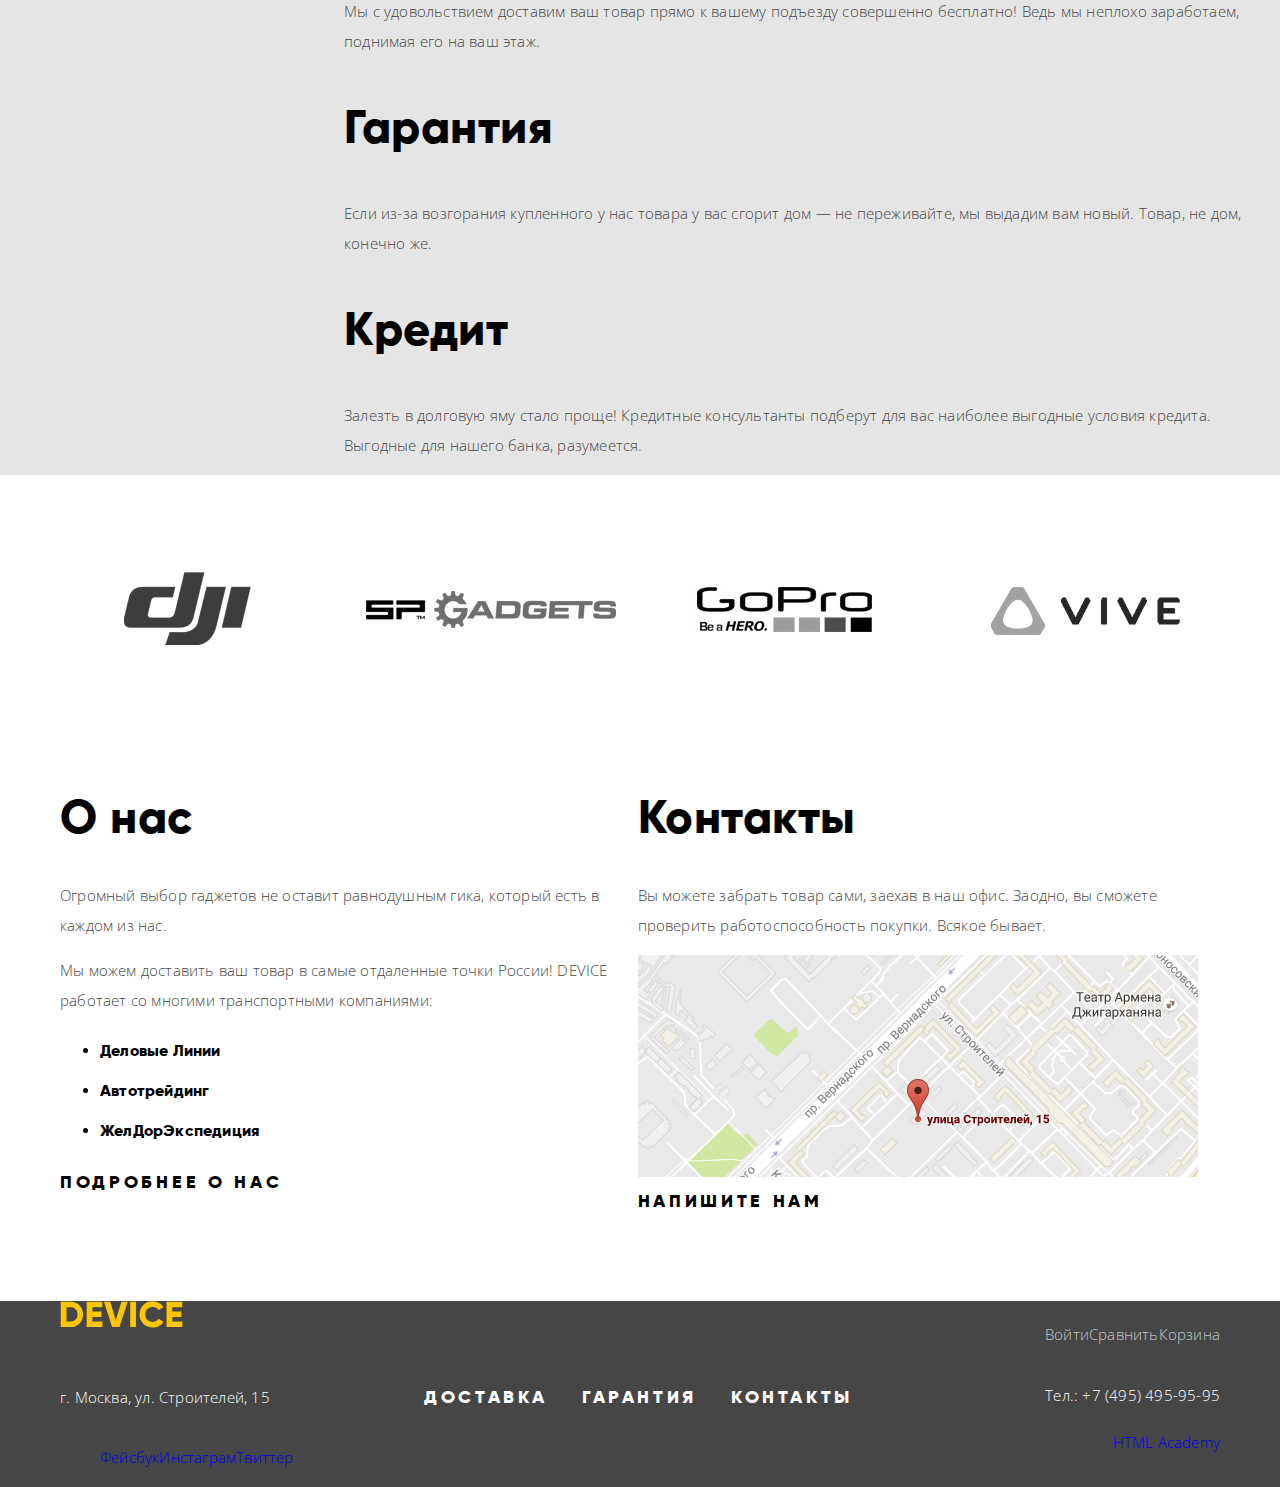
==== commit a6d37ce0: "Корректировка сетки" ====
--- a/index.html
+++ b/index.html
@@ -12,9 +12,8 @@
     <header>
       <div class="container">
         <div class="main-header">
-          <a class="logo">
-            <img src="img/logo-black.svg" width="164" height="36" alt="Логотип интернет-магазина Device">
-          </a>
+          <a class="logo">Device</a>
+            <!-- <img src="img/logo-black.svg" width="164" height="36" alt="Логотип интернет-магазина Device"> -->
           <nav class="main-navigation">
             <form action="https://echo.htmlacademy.ru" method="GET" class="search-form">
               <label for="search" class="visually-hidden">Поиск по сайту</label>
@@ -271,13 +270,13 @@
         <div class="footer-middle">
           <p class="footer-address">г. Москва, ул. Строителей, 15</p>
           <ul class="site-navigation-footer">
-            <li>
+            <li class="navigation-footer-item">
               <a href="#">Доставка</a>
             </li>
-            <li>
+            <li class="navigation-footer-item">
               <a href="#">Гарантия</a>
             </li>
-            <li>
+            <li class="navigation-footer-item">
               <a href="#">Контакты</a>
             </li>
           </ul>
--- a/css/style.css
+++ b/css/style.css
@@ -45,10 +45,21 @@
     text-decoration: none;
 }
 
-/* .main-navigation {
-    color: #000000;
-    background-color: #f7e296;
-} */
+.visually-hidden:not(:focus):not(:active) {
+  position: absolute;
+
+  width: 1px;
+  height: 1px;
+  margin: -1px;
+  border: 0;
+  padding: 0;
+
+  white-space: nowrap;
+
+  clip-path: inset(100%);
+  clip: rect(0 0 0 0);
+  overflow: hidden;
+}
 
 .main-header {
     color: #000000;
@@ -517,8 +528,6 @@
     width: 1200px;
     padding: 0 20px;
     margin: 0 auto;
-
-    outline: 1px green solid; 
 }
 
 .main-header {
@@ -528,16 +537,19 @@
     padding-top: 35px;
     margin-top: 40px; 
     min-height: 186px;
-
-    outline: 1px green solid; 
 }
 
 .main-header a.logo {
+    font-family: "Gilroy", Arial, sans-serif;
+    font-size: 48px;
+    font-weight: 800;
+    line-height: 48px;
+    color: #000000;
+    text-transform: uppercase;
+    
     display: block;
     position: absolute;
-    top: -19px;
-
-    outline: 1px green solid; 
+    top: -25px;
 }
 
 .main-navigation {
@@ -551,8 +563,6 @@
     width: 440px;
     /* margin-right: auto; */
     padding-left: 60px;
-
-    outline: 1px green solid; 
 }
 
 .user-navigation {
@@ -563,27 +573,25 @@
     justify-content: space-between;
     align-items: center;
     flex-wrap: wrap;
-    
-    outline: 1px green solid; 
 }
 
 .user-navigation .login-link {
-    width: 260px;
-
-    outline: 1px green solid; 
+    width: 160px;
 }
 
 .user-navigation .logout-link {
     opacity: 0.3;
-
-    outline: 1px green solid; 
-}
-
-.user-navigation .compare-link,
+}
+
+.user-navigation .compare-link {
+    width: 90px;
+    margin-left: auto;
+}
+
+
 .user-navigation .basket-link {
     width: 90px;
-
-    outline: 1px green solid; 
+    text-align: right;
 }
 
 .site-navigation {
@@ -593,34 +601,24 @@
     padding: 0;
     display: flex;
     flex-wrap: wrap;
-
-    outline: 1px green solid; 
 }
 
 .navigation-item:first-child{
     width: 540px;
     position: relative;
-
-    outline: 1px green solid; 
 }
 
 .navigation-item:nth-child(2) {
     width: 160px;
-
-    outline: 1px green solid; 
 }
 
 .navigation-item:nth-child(3) {
     width: 120px;
-
-    outline: 1px green solid; 
 }
 
 .navigation-item:nth-child(4) {
     width: 120px;
     margin-left: auto;
-
-    outline: 1px green solid; 
 }
 
 .main-content {
@@ -633,31 +631,23 @@
 
     display: flex;
     justify-content: space-between;
-
-    outline: 1px green solid;
 }
 
 .slider-img {
     width: 560px;
     margin: 0;
     padding: 0;
-
-    outline: 1px green solid;
 }
 
 .slider-item-info {
     width: 560px;
     margin: 0;
     padding: 0;
-
-    outline: 1px green solid;
 }
 
 .category {
     margin: 0 auto;
     margin-bottom: 85px;
-
-    outline: 1px green solid;
 }
 
 .category-list {
@@ -665,21 +655,15 @@
     padding: 0;
     display: flex;
     justify-content: space-between;
-
-    outline: 1px green solid; 
 }
 
 .category-item {
     width: 160px;
-
-    outline: 1px green solid; 
 }
 
 .services {
     margin-bottom: 85px;
     display: flex;
-
-    outline: 1px green solid; 
 }
 
 .services-list {
@@ -687,22 +671,16 @@
     margin: 0;
     padding: 0;
     margin-right: 120px;
-
-    outline: 1px green solid;
 }
 
 .services-list-info {
     margin: 0;
     padding: 0;
-
-    outline: 1px green solid;
 }
 
 .brands {
     margin: 0 auto;
     margin-bottom: 85px;
-
-    outline: 1px green solid;
 }
 
 .brands-list {
@@ -710,79 +688,75 @@
     padding: 0;
     display: flex;
     justify-content: space-between;
-
-    outline: 1px green solid; 
 }
 
 .info-wrapper {
     margin: 0 auto;
     margin-bottom: 85px;
     display: flex;
-
-    outline: 1px green solid;
-}
-
-.info {
-    outline: 1px green solid;
-}
-
-.contacts {
-    outline: 1px green solid;
 }
 
 .main-footer {
     margin: 0;
     padding: 0;
-
-    outline: 1px green solid;
 }
 
 .footer-top {
     display: flex;
     justify-content: space-between;
-
-    outline: 1px green solid;
 }
 
 .user-navigation-footer {
     display: flex;
-    outline: 1px green solid;
 }
 
 .footer-middle {
     display: flex;
     justify-content: space-between;
-
-    outline: 1px green solid;
+    flex-wrap: wrap;
 }
 
 .site-navigation-footer {
-    display: flex;
-    outline: 1px green solid;
+    margin: 0;
+    padding: 0;
+    display: flex;
+    justify-content: space-between;
+    align-self: center;
+    flex-wrap: wrap;
+    margin-right: 38px;
+}
+
+.navigation-footer-item {
+    padding: 0 17px;
+}
+
+.navigation-footer-item a:hover {
+    opacity: 0.6;
+}
+
+.navigation-footer-item a:active {
+    opacity: 0.3;
+}
+
+.footer-phone {
+    margin-top: 13px;
 }
 
 .footer-bottom  {
     display: flex;
     justify-content: space-between;
-
-    outline: 1px green solid;
 }
 
 .footer-social {
     display: flex;
-    outline: 1px green solid;
 }
 
 .catalog-wrapper {
     display: flex;
-
-    outline: 1px green solid;
 }
 
 .page-title{
     padding-left: 60px;
-
-    outline: 1px green solid;
 }
 
 .breadcrumbs {
@@ -790,25 +764,23 @@
     padding: 0;
     padding-left: 60px;
     display: flex;
-
-    outline: 1px green solid;
 }
 
 .filters {
    width: 330px; 
    padding-left: 60px;
-   padding-right: 68px;
-
-   outline: 1px green solid;
+}
+
+.catalog {
+    padding-left: 72px;
 }
 
 .user-sort {
     margin: 0;
     padding: 0;
-    padding-left: 70px;
-    display: flex;
-
-    outline: 1px green solid;
+    padding-left: 72px;
+    margin-left: -72px;
+    display: flex;
 }
 
 .sorting-list,
@@ -816,30 +788,22 @@
     margin: 0;
     padding: 0;
     display: flex;
-
-    outline: 1px green solid;
 }
 
 .product-list {
-    /* width: 800px; */
-    margin: 0;
-    padding: 0;
-    padding-left: 30px;
+    width: 760px;
+    margin: 0;
+    padding: 0;
     display: flex;
     flex-wrap: wrap;
     justify-content: space-between;
-
-    outline: 1px green solid;
 }
 
 .product-item {
     display: flex;
     flex-direction: column;
     width: 360px;
-    margin-left: 40px;
     margin-bottom: 46px;
-
-    outline: 1px green solid;
 }
 
 .pagination-list {
@@ -848,8 +812,14 @@
     padding: 0;
     display: flex;
     justify-content: space-between;
-
-    outline: 1px green solid;
-}
-
-
+}
+
+.modal-write {
+    display: none;
+}
+
+.modal-map {
+    display: none;
+}
+
+
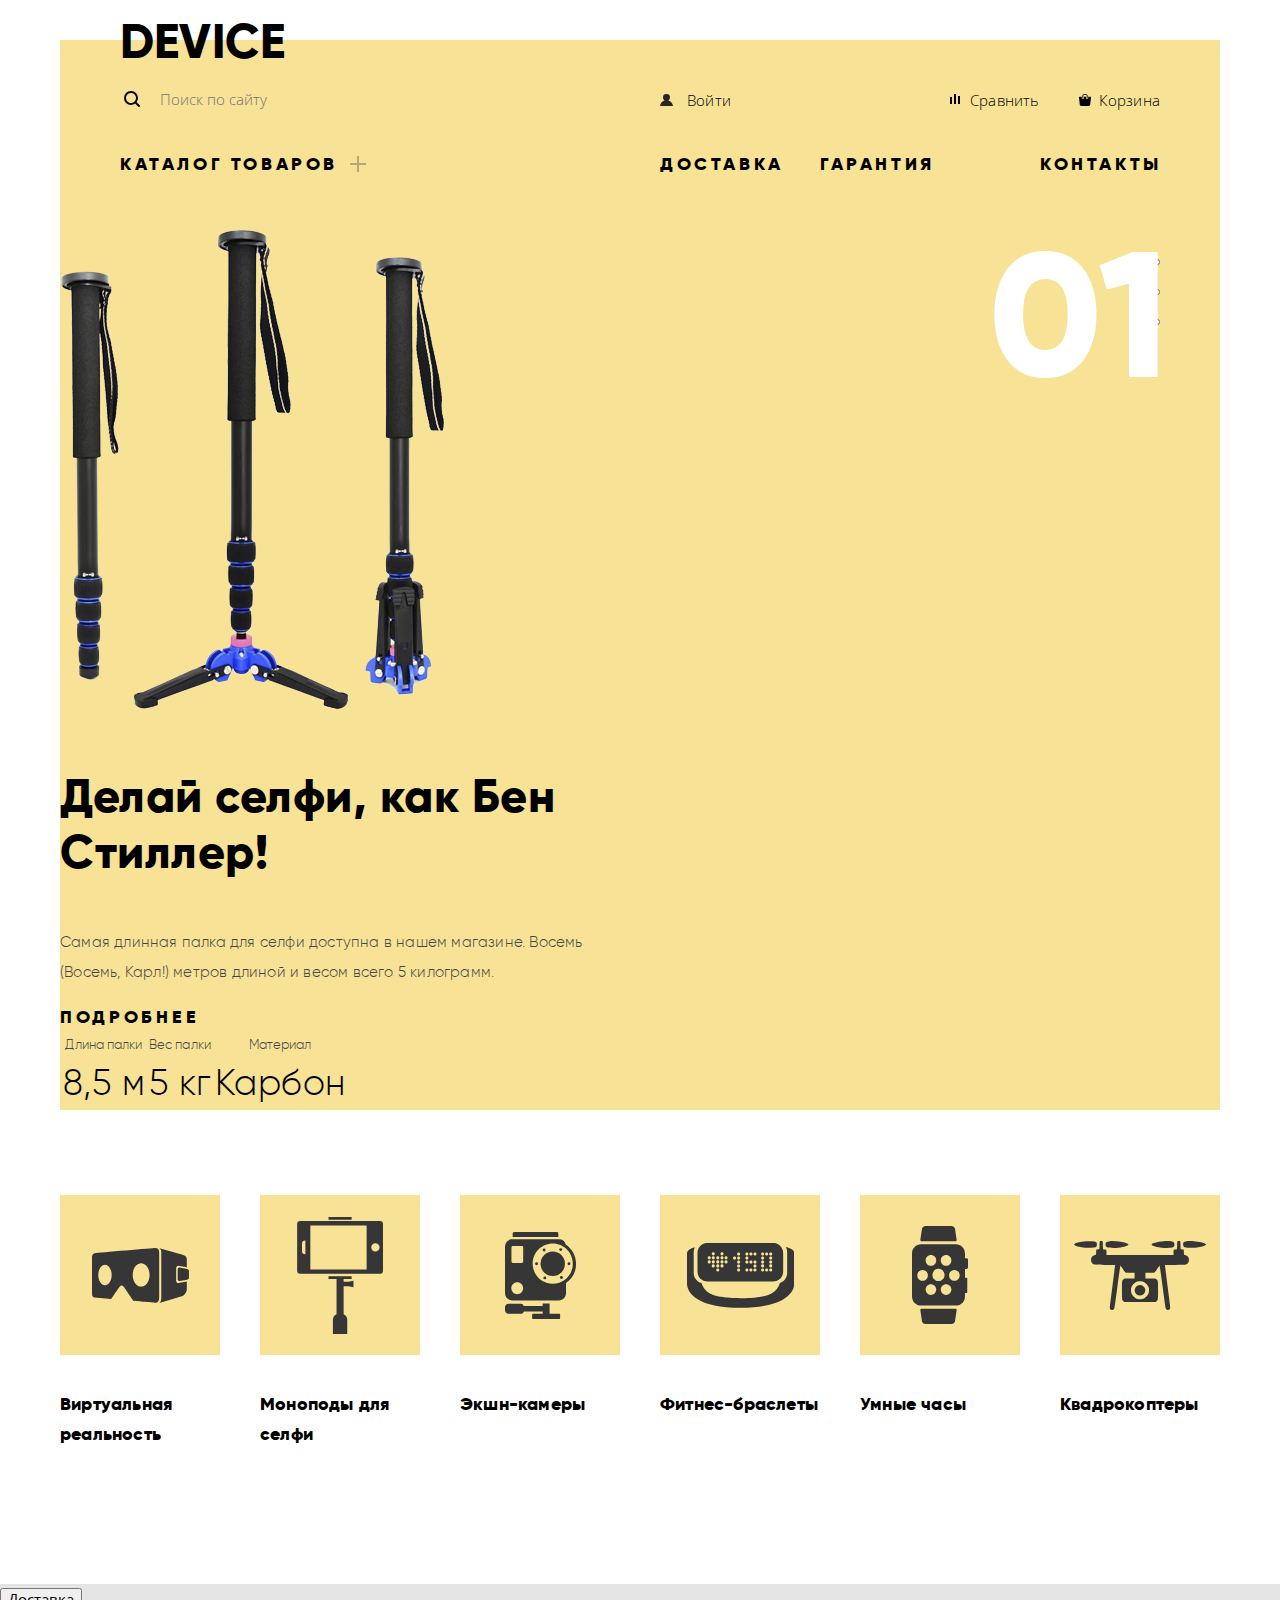
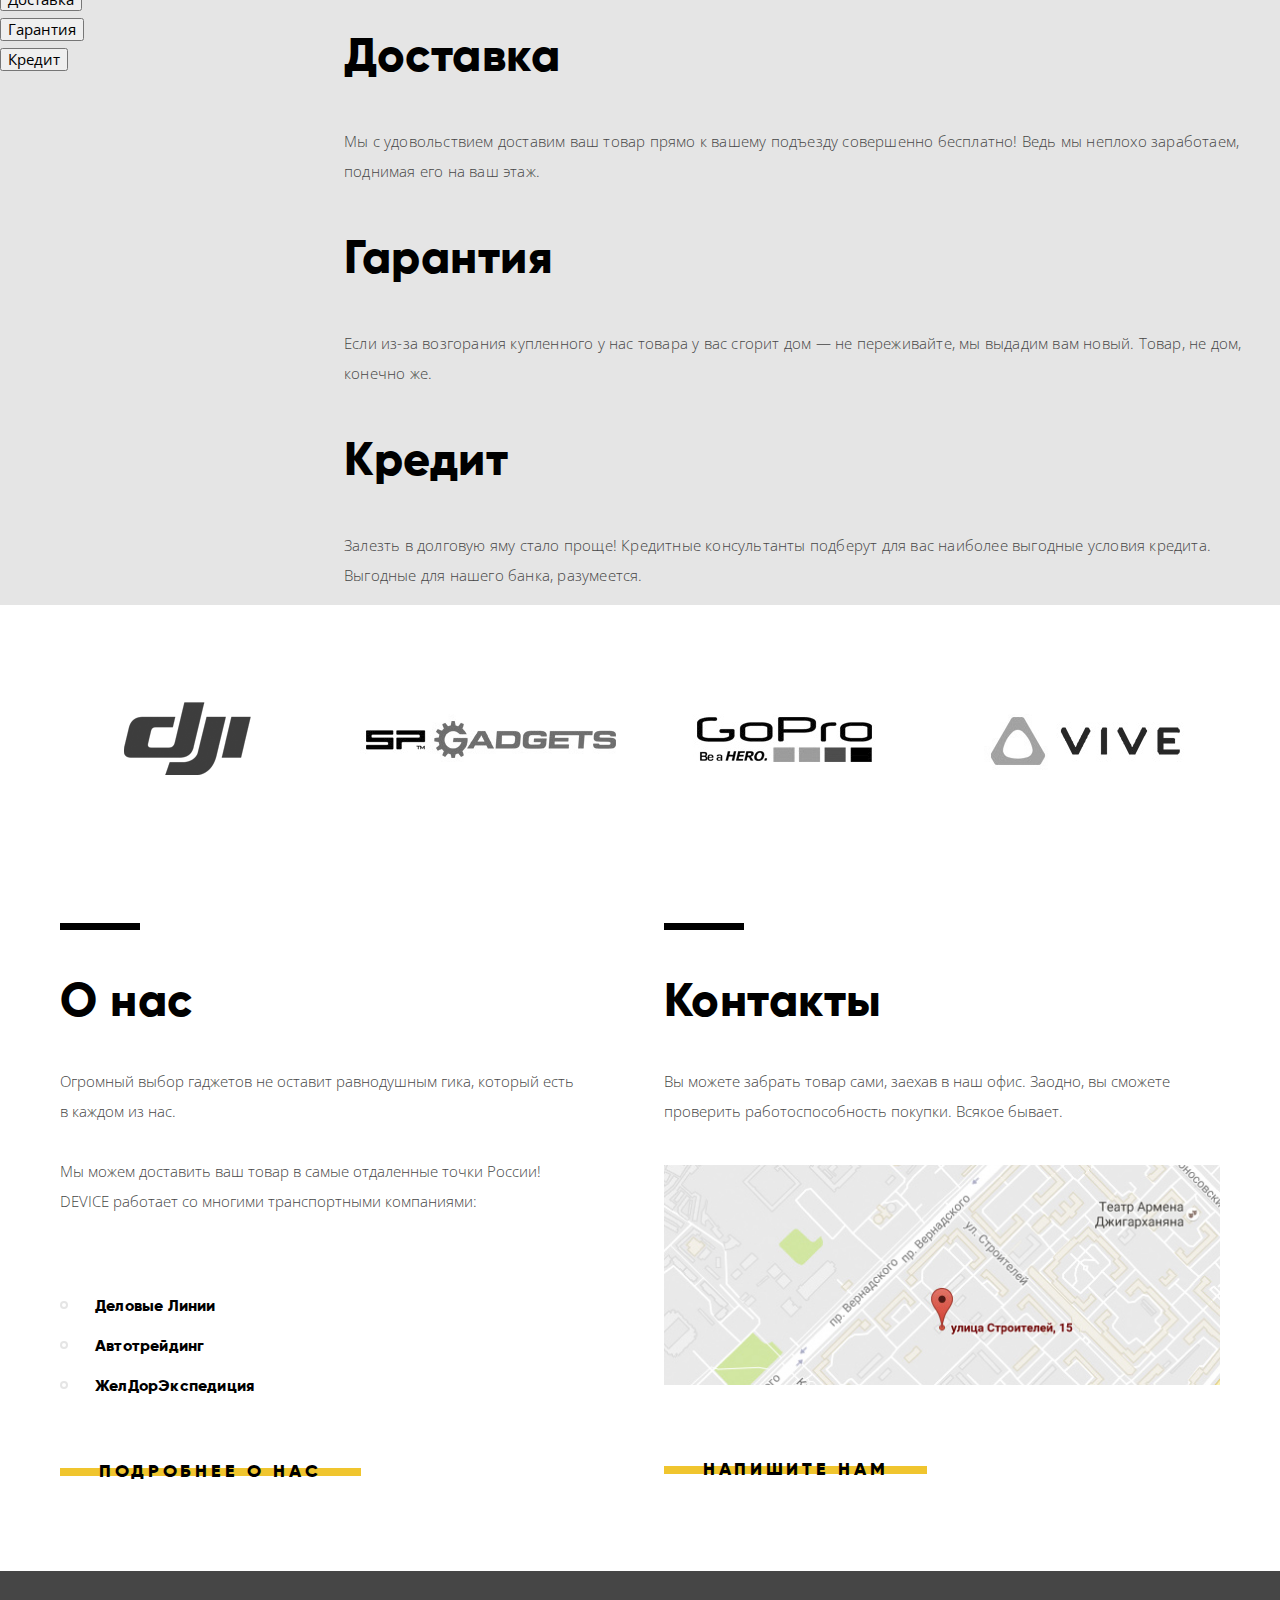
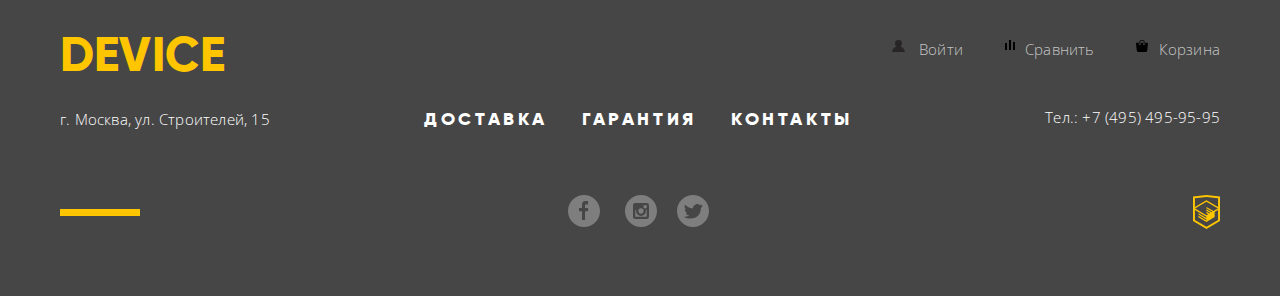
==== commit 5a1319c4: "Декоративные элементы" ====
--- a/index.html
+++ b/index.html
@@ -32,7 +32,7 @@
               </li>
             </ul>
             <ul class="site-navigation">
-              <li class="navigation-item">
+              <li class="navigation-item navigation-item-catalog">
                 <a href="#">Каталог товаров</a>
                 <div class="catalog-navigation">
                   <ul>
@@ -82,7 +82,7 @@
         <section class="slider">
           <h2 class="visually-hidden">Рекомендуемые товары</h2>
           <ul class="slider-list">
-            <li class="slider-item">
+            <li class="slider-item slider-1 active">
               <div class="slider-img">
                 <img src="img/slider-1.png" width="384" height="486" alt="Палка для селфи">
               </div>
@@ -104,7 +104,7 @@
                 </table>
               </div>
             </li>
-            <li class="slider-item">
+            <li class="slider-item slider-2">
               <div class="slider-img">
                 <img src="img/slider-2.png" width="345" height="485" alt="Фитнес-браслет">
               </div>
@@ -122,7 +122,7 @@
                 </table>
               </div>
             </li>
-            <li class="slider-item">
+            <li class="slider-item slider-3">
               <div class="slider-img">
                 <img src="img/slider-3.png" width="526" height="334" alt="Квадрокоптер">
               </div>
@@ -144,9 +144,9 @@
             </li>
           </ul>
           <ul class="slider-btn-list">
-            <li><button type="button" class="slider-button">Первый слайд</button></li>
-            <li><button type="button" class="slider-button">Второй слайд</button></li>
-            <li><button type="button" class="slider-button">Третий слайд</button></li>
+            <li><button type="button" class="slider-button active"><span class="visually-hidden">Первый слайд</span></button></li>
+            <li><button type="button" class="slider-button"><span class="visually-hidden">Второй слайд</span></button></li>
+            <li><button type="button" class="slider-button"><span class="visually-hidden">Третий слайд</span></button></li>
           </ul>
         </section>
         
@@ -154,22 +154,22 @@
           <h2 class="visually-hidden">Категории товаров</h2>
           <ul class="category-list">
             <li class="category-item">
-              <a href="#">Виртуальная реальность</a>
-            </li>
-            <li class="category-item">
-                <a href="#">Моноподы для селфи</a>
-            </li>
-            <li class="category-item">
-              <a href="#">Экшн-камеры</a>
-            </li>
-            <li class="category-item">
-              <a href="#">Фитнес-браслеты</a>
-            </li>
-            <li class="category-item">
-              <a href="#">Умные часы</a>
-            </li>
-            <li class="category-item">
-              <a href="#">Квадрокоптеры</a>
+              <a href="#" class="category-item-vr">Виртуальная реальность</a>
+            </li>
+            <li class="category-item">
+                <a href="catalog.html" class="category-item-monopods">Моноподы для селфи</a>
+            </li>
+            <li class="category-item">
+              <a href="#" class="category-item-action">Экшн-камеры</a>
+            </li>
+            <li class="category-item">
+              <a href="#" class="category-item-fitness">Фитнес-браслеты</a>
+            </li>
+            <li class="category-item">
+              <a href="#" class="category-item-clock">Умные часы</a>
+            </li>
+            <li class="category-item">
+              <a href="#" class="category-item-quadrocopters">Квадрокоптеры</a>
             </li>
           </ul>
         </section>
@@ -208,16 +208,16 @@
         <section class="brands">
           <h2 class="visually-hidden">Бренды</h2>
           <ul class="brands-list">
-            <li class="brands-item">
+            <li class="brands-item brand-dji">
               <a href="#" target="_blank"><img src="img/brand-dji.png" width="260" height="100" alt="dji"></a>
             </li>
-            <li class="brands-item">
+            <li class="brands-item brand-sp-gadgets">
               <a href="#" target="_blank"><img src="img/brand-sp-gadgets.png" width="260" height="100" alt="Sp gadgets"></a>
             </li>
-            <li class="brands-item">
+            <li class="brands-item brand-gopro">
               <a href="#" target="_blank"><img src="img/brand-gopro.png" width="260" height="100" alt="GoPro"></a>
             </li>
-            <li class="brands-item">
+            <li class="brands-item brand-vive">
               <a href="#" target="_blank"><img src="img/brand-vive.png" width="260" height="100" alt="Vive"></a>
             </li>
           </ul>
@@ -252,17 +252,16 @@
     <footer class="main-footer">
       <div class="container">
         <div class="footer-top">
-          <a class="logo">
-            <img src="img/logo-yellow.svg" width="164" height="36" alt="Логотип интернет-магазина Device">
-          </a>
+          <a href="index.html" class="logo">Device</a>
+            <!-- <img src="img/logo-yellow.svg" width="164" height="36" alt="Логотип интернет-магазина Device"> -->
           <ul class="user-navigation-footer">
-            <li class="login-link">
+            <li class="login-link-footer">
               <a href="#">Войти</a>
             </li>
-            <li class="compare-link">
+            <li class="compare-link-footer">
               <a href="#">Сравнить</a>
             </li>
-            <li class="basket-link">
+            <li class="basket-link-footer">
               <a href="#">Корзина</a>
             </li>
           </ul>
@@ -285,16 +284,16 @@
         <div class="footer-bottom">
           <ul class="footer-social">
             <li>
-              <a class="social-button fb" href="#">Фейсбук</a>
+              <a class="social-button fb" href="#"><span class="visually-hidden">Фейсбук</span></a>
             </li>
             <li>
-              <a class="social-button instagram" href="#">Инстаграм</a>
+              <a class="social-button instagram" href="#"><span class="visually-hidden">Инстаграм</span></a>
             </li>
             <li>
-              <a class="social-button tw" href="#">Твиттер</a>
-            </li>
-          </ul>
-          <a class="footer-copyright" href="https://htmlacademy.ru/intensive/htmlcss" target="_blank">HTML Academy</a>
+              <a class="social-button tw" href="#"><span class="visually-hidden">Твиттер</span></a>
+            </li>
+          </ul>
+          <a class="footer-copyright" href="https://htmlacademy.ru/intensive/htmlcss" target="_blank"><span class="visually-hidden">HTML Academy</span></a>
         </div>
       </div>
     </footer>
--- a/css/style.css
+++ b/css/style.css
@@ -41,6 +41,11 @@
     background-color: #ffffff;
 }
 
+img {
+    max-width: 100%;
+    height: auto;
+}
+
 a {
     text-decoration: none;
 }
@@ -77,9 +82,27 @@
 }
 
 .search-field {
-    background-color: #f7e296;
+    background-color: transparent;
+    background-image: url("../img/search.svg");
+    background-repeat: no-repeat;
+    background-position: 4px center;
     border: none;
-}
+    border-bottom: 2px solid transparent;
+    
+    color: rgba(0, 0, 0, 0.3);
+    font: inherit;
+    vertical-align: top;
+}
+
+.search-field:hover {
+    color: rgba(0, 0, 0, 0.6); 
+}
+
+.search-field:focus {
+    border-bottom: 2px solid #000000;
+    color:#000000;
+}
+
 
 .user-navigation,
 .site-navigation,
@@ -92,6 +115,14 @@
     color: #000000;
 }
 
+.user-navigation a:hover {
+    color: rgba(0, 0, 0, 0.6);
+}
+
+.user-navigation a:active {
+    color: rgba(0, 0, 0, 0.3);
+}
+
 .site-navigation a {
     font-family: "Gilroy", Arial, sans-serif; 
     font-size: 18px;
@@ -123,13 +154,28 @@
     font-family: "Gilroy", Arial, sans-serif; 
     font-size: 18px;
     font-weight: 800;
+
     line-height: 24px;
     letter-spacing: 3.7px;
     color:#000000;
     text-align: center;
     text-transform: uppercase;
 
+    position: relative;
+
     border: none;
+}
+
+.button::before {
+    content: "";
+    position: absolute;
+    width: 100%;
+    height: 8px;
+    background-color: #f0c52e;
+    left:0;
+    top:35%;
+
+    z-index: -1;
 }
 
 .button:hover {
@@ -248,6 +294,16 @@
 
 .main-footer {
     background-color: #464646;
+}
+
+.main-footer a.logo:hover {
+    opacity: 0.6;
+    cursor: pointer;
+}
+
+.main-footer a.logo:active {
+    opacity: 0.3;
+    cursor: pointer;
 }
 
 .user-navigation-footer,
@@ -322,6 +378,11 @@
     letter-spacing: 0.5px;
     line-height: 48px;
     color: #000000;
+
+    padding: 0;
+    margin: 0;
+
+    margin-top: 38px;
 }
 
 .breadcrumbs {
@@ -329,7 +390,8 @@
     font: inherit;
 }
 
-.breadcrumbs a {
+.breadcrumbs-item a,
+.breadcrumbs-item-current {
     font-family: "Open Sans", Arial, sans-serif;
     font-size: 14px;
     letter-spacing: 0.1px;
@@ -337,11 +399,11 @@
     color:rgba(0,0,0,0.3);
 }
 
-.breadcrumbs a:hover {
+.breadcrumbs-item a:hover {
     color:rgba(0,0,0,0.6);
 }
 
-.breadcrumbs a:active {
+.breadcrumbs-item a:active {
     color:rgba(0,0,0,0.1);
 }
  
@@ -549,7 +611,7 @@
     
     display: block;
     position: absolute;
-    top: -25px;
+    top: -22px;
 }
 
 .main-navigation {
@@ -562,7 +624,7 @@
 .search-form {
     width: 440px;
     /* margin-right: auto; */
-    padding-left: 60px;
+    /* padding-left: 60px; */
 }
 
 .user-navigation {
@@ -577,6 +639,7 @@
 
 .user-navigation .login-link {
     width: 160px;
+    margin-right: 20px;
 }
 
 .user-navigation .logout-link {
@@ -586,8 +649,8 @@
 .user-navigation .compare-link {
     width: 90px;
     margin-left: auto;
-}
-
+    margin-right: 30px;
+}
 
 .user-navigation .basket-link {
     width: 90px;
@@ -601,6 +664,9 @@
     padding: 0;
     display: flex;
     flex-wrap: wrap;
+
+    margin-top: 25px;
+    
 }
 
 .navigation-item:first-child{
@@ -629,6 +695,8 @@
     margin: 0 auto;
     margin-bottom: 85px;
 
+    padding-right: 60px;
+
     display: flex;
     justify-content: space-between;
 }
@@ -659,6 +727,7 @@
 
 .category-item {
     width: 160px;
+    margin-bottom: 50px;
 }
 
 .services {
@@ -704,10 +773,17 @@
 .footer-top {
     display: flex;
     justify-content: space-between;
+
+    margin-bottom: 10px;
 }
 
 .user-navigation-footer {
     display: flex;
+
+    flex-wrap: wrap;
+    justify-content: space-between;
+    margin: 0;
+    padding: 0;
 }
 
 .footer-middle {
@@ -749,6 +825,8 @@
 
 .footer-social {
     display: flex;
+    padding: 0;
+    margin: 0;
 }
 
 .catalog-wrapper {
@@ -762,8 +840,29 @@
 .breadcrumbs {
     margin: 0;
     padding: 0;
-    padding-left: 60px;
-    display: flex;
+    margin-left: 60px;
+    display: flex;
+    flex-wrap: wrap;
+    justify-content: space-between;
+    align-items: center;
+    width: 385px;
+    margin-top: 20px;
+    margin-bottom: 30px;
+}
+
+.breadcrumbs-item{
+    position: relative;
+    margin-right: 6px;
+}
+
+.breadcrumbs-item::after {
+    content: "";
+    position: absolute;
+    right: -20px;
+    top: 7px;
+    width: 4px;
+    height: 7px;
+    background-image: url(../img/nav-arrow.svg)
 }
 
 .filters {
@@ -823,3 +922,442 @@
 }
 
 
+/* Декоративные элементы */
+
+.search-form {
+    position: relative;
+}
+
+.search-field {
+    width: 100%;
+    height: 49px;
+    margin: 0;
+    padding: 0;
+    padding-left: 40px;
+}
+
+.btn-search {
+    position: absolute;
+    right: 0;
+    bottom: 0;
+    width: 85px;
+    height: 49px;
+
+    visibility: hidden;
+
+    color: #000000;
+    font: inherit;
+    text-align: center;
+
+    background: transparent;
+    border: 2px solid #000000;
+
+}
+
+input[type="search"]:focus~.btn-search {
+    visibility: visible;
+}
+
+.btn-search:focus,
+.btn-search:hover {
+    color: rgb(255,255,255);
+    background-color: #000000;
+}
+
+.btn-search:active {
+    color: rgba(255,255,255,0.3);
+    background-color: #000000;
+}
+
+.user-navigation-link a {
+    position: relative;
+    display: inline-block;
+}
+
+.user-navigation-link a::before {
+    content: "";
+    position: absolute;
+    left: 0;
+    top: 9px;
+    background-repeat: no-repeat;
+}
+
+.login-link a {
+    padding-left: 27px;
+}
+
+.login-link a::before {
+    width: 13px;
+    height: 12px;
+    background-image: url("../img/user.svg");
+}
+
+.compare-link a {
+    padding-left: 20px;
+}
+
+.compare-link a::before {
+    width: 10px;
+    height: 10px;
+    background-image: url("../img/compare.svg");
+}
+
+.basket-link a {
+    padding-left: 20px;
+}
+
+.basket-link a::before {
+    width: 12px;
+    height: 12px;
+    background-image: url("../img/cart.svg");
+}
+
+.user-navigation a:hover::before {
+    opacity: 0.6;
+}
+
+.user-navigation a:active::before {
+    opacity: 0.3;
+}
+
+.navigation-item-catalog {
+    position: relative;
+}
+
+.navigation-item-catalog > a::after {
+    content: "";
+    display: inline-block;
+    position: absolute;
+    top: 7px;
+    margin-left: 12px;
+    width: 16px;
+    height: 16px;
+    background-image: url("../img/plus.svg");
+    background-repeat: no-repeat;
+    background-position: 0 0;
+    opacity: 0.3;
+}
+
+.navigation-item-catalog a:hover~.catalog-navigation {
+    visibility: visible;
+}
+
+.catalog-navigation {
+    position: absolute;
+    visibility: hidden;
+
+}
+
+
+.slider {
+    position: relative;
+    background-color: #f7e296;
+}
+
+.slider-list {
+    margin: 0;
+    padding: 0;
+    
+    list-style: none;
+}
+
+.slider-item {
+    display: none;
+}
+
+.slider-1 {
+    display: block;
+}
+
+.slider-item::before {
+    content: "";
+    position: absolute;
+    right: 50px;
+    font-family: "Gilroy", Arial, sans-serif; 
+    font-size: 179px;
+    font-weight: 800;
+    line-height: 100%;
+    color:#ffffff;
+}
+
+.slider-1::before {
+    content: "01";
+}
+
+.slider-2::before {
+    content: "02";
+}
+
+.slider-3::before {
+    content: "03";
+}
+
+.category-item a::before {
+    content: "";
+    display: block;
+    width: 160px;
+    height: 160px;
+    background-color: rgba(240,197,46,0.5);
+    background-position: center;
+    background-repeat: no-repeat;
+    margin-bottom: 34px;
+}
+
+.category-item a.category-item-vr::before {
+    background-image: url("../img/category-1.svg");
+}
+
+.category-item a.category-item-monopods::before {
+    background-image: url("../img/category-2.svg");
+}
+
+.category-item a.category-item-action::before {
+    background-image: url("../img/category-3.svg");
+}
+
+.category-item a.category-item-fitness::before {
+    background-image: url("../img/category-4.svg");
+}
+
+.category-item a.category-item-clock::before {
+    background-image: url("../img/category-5.svg");
+}
+
+.category-item a.category-item-quadrocopters::before {
+    background-image: url("../img/category-6.svg");
+}
+
+.category-item a:hover::before {
+    background-color:rgba(240,197,46,1);
+}
+
+.category-item a:active {
+    color: rgba(0, 0, 0, 0.3);
+}
+
+.brands-item a:hover::before,
+.brands-item a:focus::before {
+    content: "";
+    position: absolute;
+    width: 260px;
+    height: 100px;
+}
+
+.brand-dji a:hover::before,
+.brand-dji a:focus::before {
+    background-image: url(../img/brand-dji-hover.png);
+}
+
+.brand-sp-gadgets a:hover::before,
+.brand-sp-gadgets a:focus::before {
+    background-image: url(../img/brand-sp-gadgets-hover.png);
+}
+
+.brand-gopro a:hover::before,
+.brand-gopro a:focus::before {
+    background-image: url(../img/brand-gopro-hover.png);
+}
+
+.brand-vive a:hover::before,
+.brand-vive a:focus::before {
+    background-image: url(../img/brand-vive-hover.png);
+}
+
+.info h2,
+.contacts h2 {
+    position: relative;
+    padding-top: 53px;
+    margin-bottom: 42px;
+}
+
+.info h2::before,
+.contacts h2::before {
+    content: "";
+    position: absolute;
+    left: 0;
+    top: 0;
+    width: 80px;
+    height: 7px;
+    background-color: #000000;
+}
+
+.info p {
+    margin-bottom: 30px;
+    padding-right: 85px;
+    letter-spacing: normal;
+}
+
+.info-list {
+    list-style: none;
+    padding: 0;
+    margin: 0;
+    margin-top:70px;
+    margin-bottom: 50px;
+}
+
+.info-list li {
+    position: relative;
+    padding: 0;
+    padding-left: 35px;
+}
+
+.info-list li::before {
+    content: "";
+    position: absolute;
+    top: 15px;
+    left: 0px;
+    width: 8px;
+    height: 8px;
+    border: 2px solid #e5e5e5;
+    border-radius: 50%;
+}
+
+.info .button {
+    padding-left: 39px;
+    padding-right: 39px;
+}
+
+.contacts p {
+    margin-bottom: 39px;
+    letter-spacing: normal;
+}
+
+.contacts img {
+    display: block;
+    margin-bottom: 69px;
+}
+
+.contacts .button {
+    padding-left: 39px;
+    padding-right: 39px;
+}
+
+.main-footer {
+    padding-top: 60px;
+    padding-bottom: 66px;
+}
+
+.main-footer a.logo {
+    font-family: "Gilroy", Arial, sans-serif;
+    font-size: 48px;
+    font-weight: 800;
+    line-height: 48px;
+    color: #ffc600;
+    text-transform: uppercase;
+}
+
+.user-navigation-footer a {
+    position: relative;
+    display: inline-block;
+}
+
+.user-navigation-footer a::before {
+    content: "";
+    position: absolute;
+    left: 0;
+    top: 9px;
+    background-repeat: no-repeat;
+}
+
+.login-link-footer a {
+    padding-left: 27px;
+    margin-right: 42px;
+}
+
+.login-link-footer a::before {
+    width: 13px;
+    height: 12px;
+    background-image: url("../img/user.svg");
+}
+
+.compare-link-footer a {
+    padding-left: 20px;
+    margin-right: 41px;
+}
+
+.compare-link-footer a::before {
+    width: 10px;
+    height: 10px;
+    background-image: url("../img/compare.svg");
+}
+
+.basket-link-footer a {
+    padding-left: 23px;
+}
+
+.basket-link-footer a::before {
+    width: 12px;
+    height: 12px;
+    background-image: url("../img/cart.svg");
+}
+
+.footer-bottom{
+    margin-top:46px;
+}
+
+.footer-bottom::before {
+    content: "";
+    display: block;
+    width: 80px;
+    height: 7px;
+    background: #ffc600;
+    align-self: center
+
+}
+
+.social-button {
+    display: block;
+    width: 32px;
+    height: 32px;
+    opacity: 0.3;
+}
+
+.social-button:hover,
+.social-button:focus {
+    opacity: 0.6;
+}
+
+.social-button:active {
+    opacity: 1;
+}
+
+.fb {
+    background-image: url(../img/fb.svg);
+    background-repeat: no-repeat;
+    background-position: 0;
+    margin-right: 25px;
+    margin-left:-57px;
+}
+
+.instagram {
+    background-image: url(../img/instagram.svg);
+    background-repeat: no-repeat;
+    background-position: 0;
+    margin-right: 20px;
+}
+
+.tw {
+    background-image: url(../img/twitter.svg);
+    background-repeat: no-repeat;
+    background-position: 0;
+}
+
+.footer-copyright {
+    display: block;
+    width: 27px;
+    height: 35px;
+    background-image: url(../img/logo-html.svg);
+    background-repeat: no-repeat;
+    background-position: 0;
+}
+
+.footer-copyright:hover,
+.footer-copyright:focus {
+    opacity: 0.6;
+} 
+
+.footer-copyright:active {
+    opacity: 0.3;
+} 
+
+
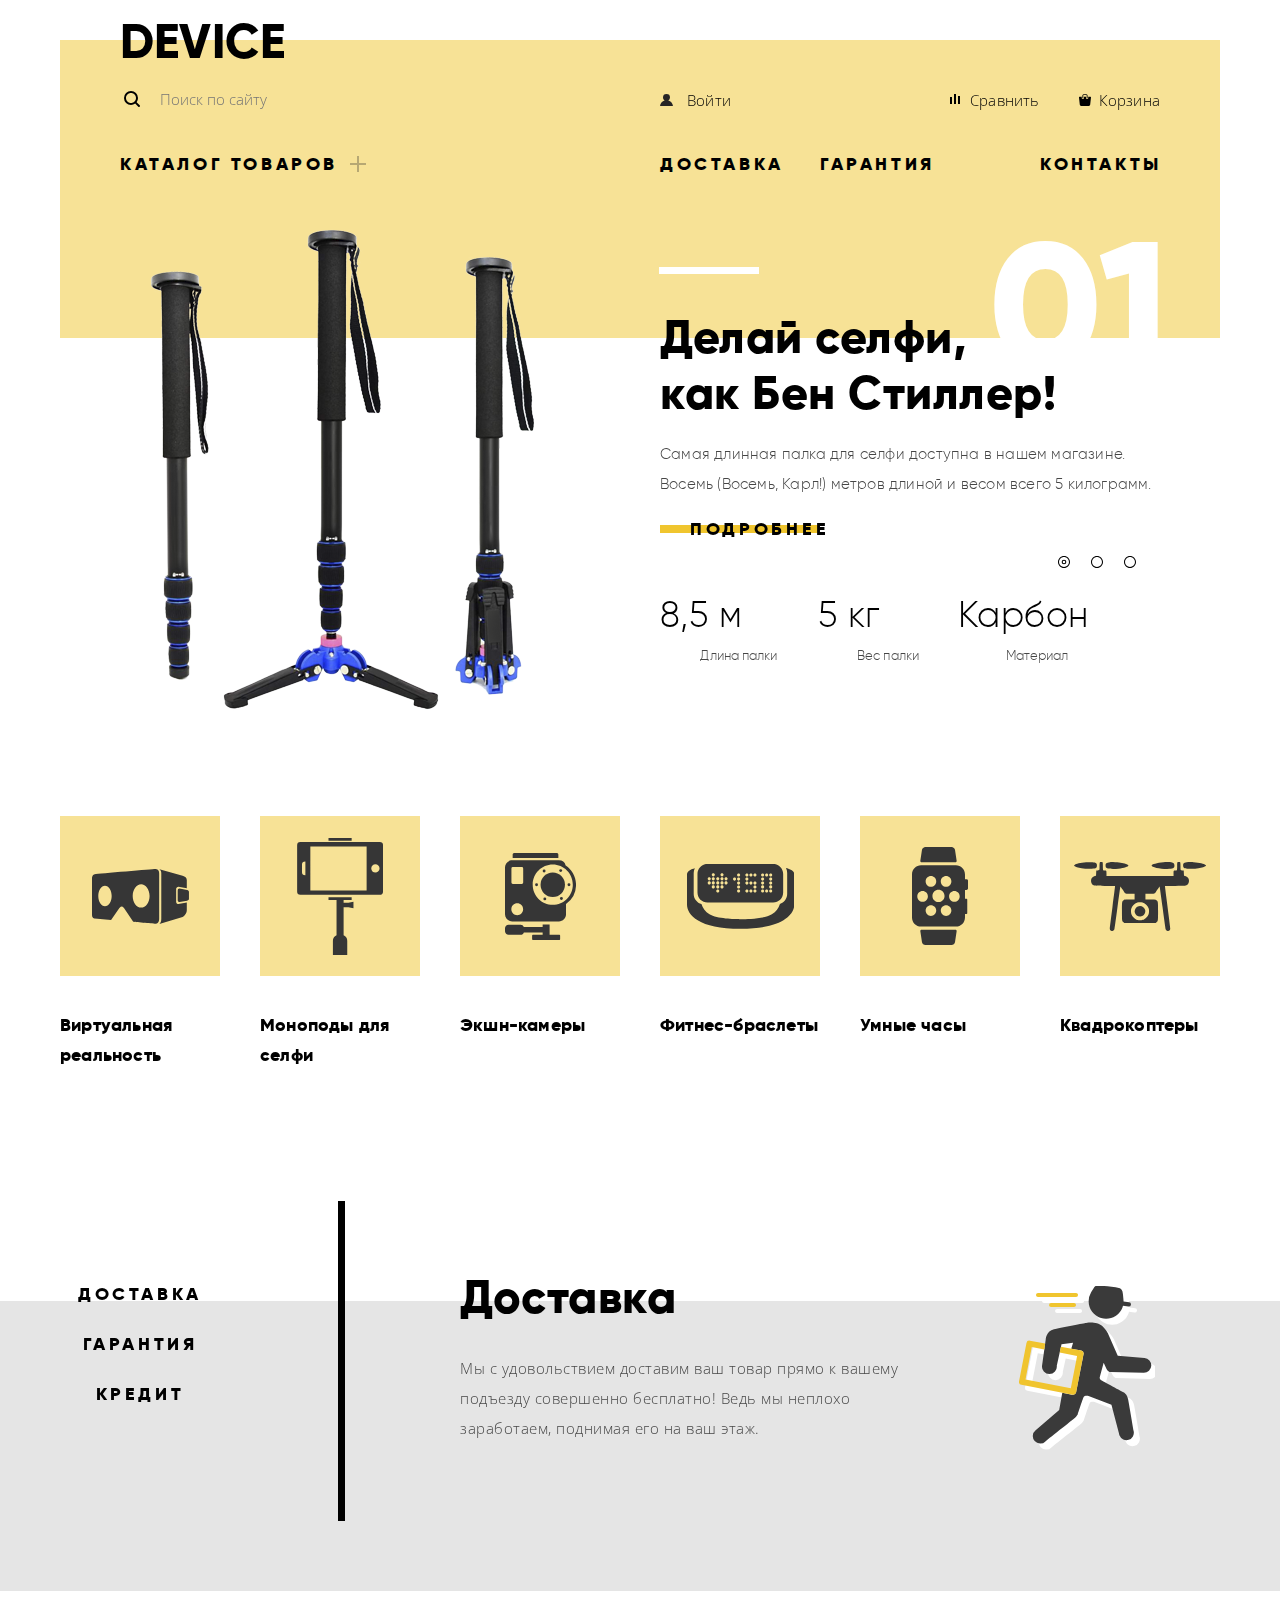
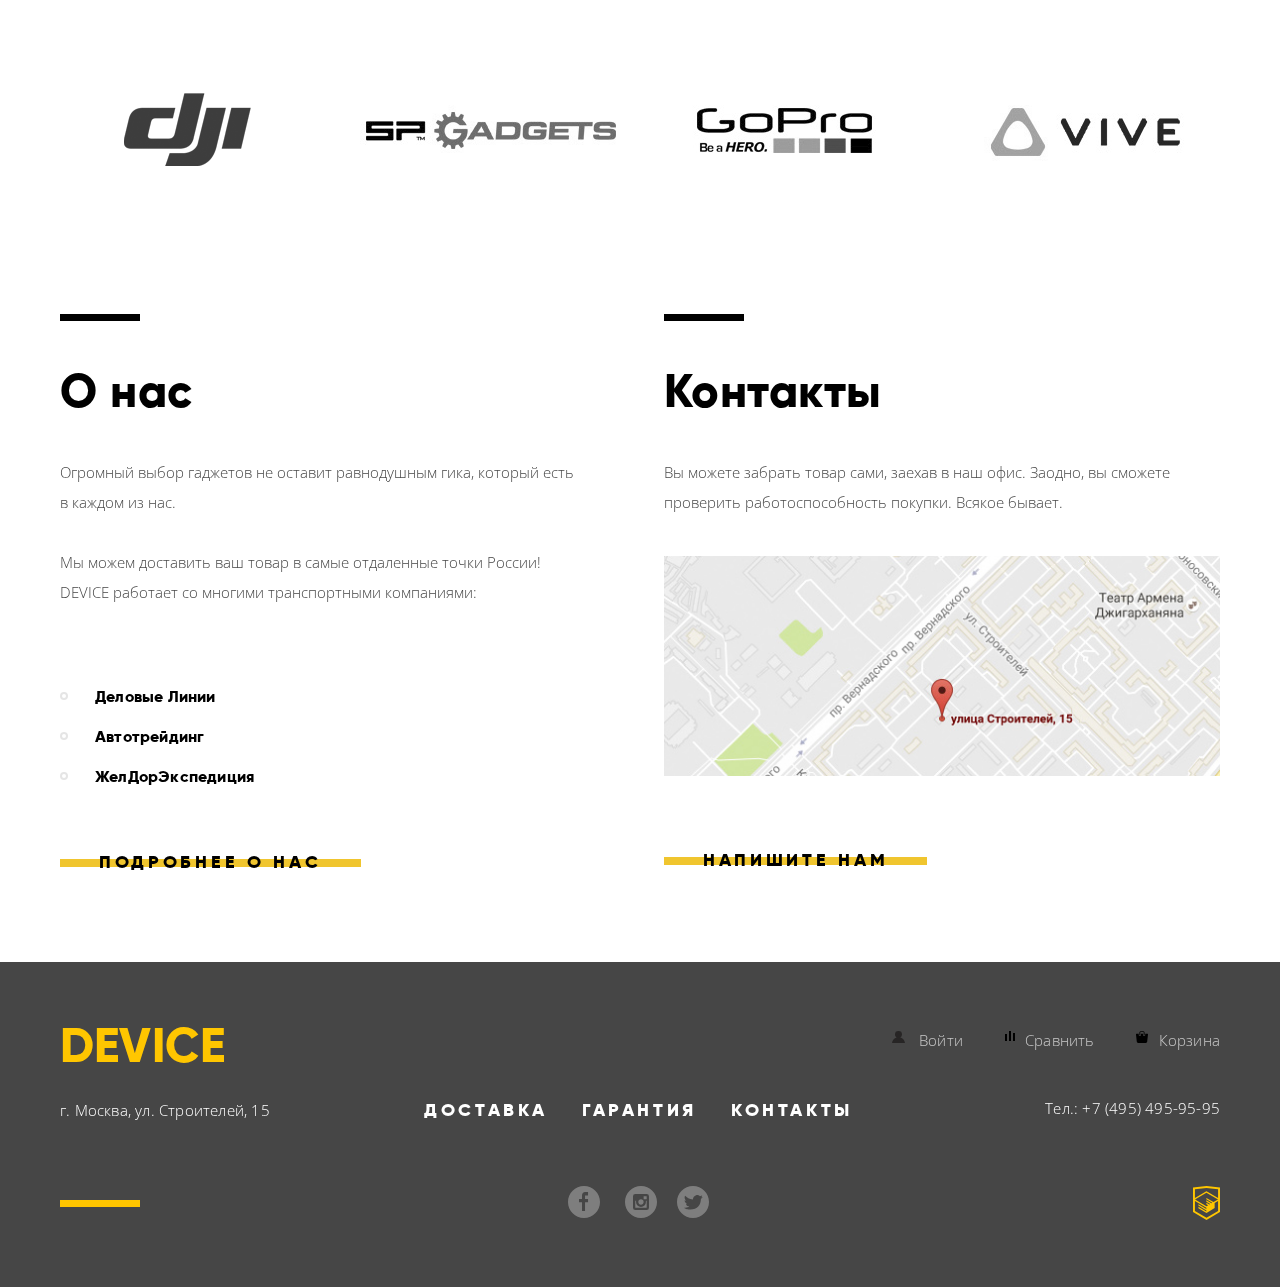
==== commit 7a260fbf: "Декоративные элементы" ====
--- a/index.html
+++ b/index.html
@@ -9,9 +9,9 @@
   </head>
   <body>
 
-    <header>
+    <header class="main-header">
       <div class="container">
-        <div class="main-header">
+        <div class="main-header-container">
           <a class="logo">Device</a>
             <!-- <img src="img/logo-black.svg" width="164" height="36" alt="Логотип интернет-магазина Device"> -->
           <nav class="main-navigation">
@@ -37,10 +37,10 @@
                 <div class="catalog-navigation">
                   <ul>
                     <li>
-                      <a href="#">Виртуальная реальность</a>
-                    </li>
-                    <li>
-                      <a href="catalog.html">Моноподы для селфи</a>
+                      <a class="catalog-navigation-link" href="#">Виртуальная реальность</a>
+                    </li>
+                    <li>
+                      <a class="catalog-navigation-link" href="catalog.html">Моноподы для селфи</a>
                     </li>
                     <li>
                       <a href="#">Экшн-камеры</a>
@@ -82,12 +82,12 @@
         <section class="slider">
           <h2 class="visually-hidden">Рекомендуемые товары</h2>
           <ul class="slider-list">
-            <li class="slider-item slider-1 active">
+            <li class="slider-item slider-1 slider-current">
               <div class="slider-img">
                 <img src="img/slider-1.png" width="384" height="486" alt="Палка для селфи">
               </div>
               <div class="slider-item-info">
-                <p class="slider-title">Делай селфи, как Бен Стиллер!</p>
+                <p class="slider-title">Делай селфи,<br> как Бен Стиллер!</p>
                 <p class="slider-description">Самая длинная палка для селфи доступна в нашем магазине. Восемь (Восемь, Карл!) метров длиной и весом всего 5 килограмм.</p>
                 <a href="#" class="button">Подробнее</a>
                 <table class="slider-item-table">
@@ -104,7 +104,7 @@
                 </table>
               </div>
             </li>
-            <li class="slider-item slider-2">
+            <li class="slider-item slider-2 slider-current-not">
               <div class="slider-img">
                 <img src="img/slider-2.png" width="345" height="485" alt="Фитнес-браслет">
               </div>
@@ -122,7 +122,7 @@
                 </table>
               </div>
             </li>
-            <li class="slider-item slider-3">
+            <li class="slider-item slider-3  slider-current-not">
               <div class="slider-img">
                 <img src="img/slider-3.png" width="526" height="334" alt="Квадрокоптер">
               </div>
@@ -176,32 +176,36 @@
       </div>
 
         <section class="services">
-          <h2 class="visually-hidden">Услуги</h2>
-          <ul class="services-list">
-            <li class="services-item">
-              <button type="button" class="services-btn">Доставка</button>
-            </li>
-            <li class="services-item">
-              <button type="button" class="services-btn">Гарантия</button> 
-            </li>
-            <li class="services-item">
-              <button type="button" class="services-btn">Кредит</button>
-            </li>
-          </ul>
-          <ul class="services-list-info">
-            <li class="services-item-info">
-              <h3>Доставка</h3>
-              <p>Мы с удовольствием доставим ваш товар прямо к вашему подъезду совершенно бесплатно! Ведь мы неплохо заработаем, поднимая его на ваш этаж.</p>
-            </li>
-            <li class="services-item-info">
-              <h3>Гарантия</h3>
-              <p>Если из-за возгорания купленного у нас товара у вас сгорит дом — не переживайте, мы выдадим вам новый. Товар, не дом, конечно же.</p>
-            </li>
-            <li class="services-item-info">
-              <h3>Кредит</h3>
-              <p>Залезть в долговую яму стало проще! Кредитные консультанты подберут для вас наиболее выгодные условия кредита. Выгодные для нашего банка, разумеется.</p>
-            </li>
-          </ul>
+          <div class="container">
+            <div class="services-container">
+              <h2 class="visually-hidden">Услуги</h2>
+              <ul class="services-list">
+                <li class="services-item services-item-current">
+                  <button type="button" class="services-btn services-btn-current">Доставка</button>
+                </li>
+                <li class="services-item">
+                  <button type="button" class="services-btn">Гарантия</button> 
+                </li>
+                <li class="services-item">
+                  <button type="button" class="services-btn">Кредит</button>
+                </li>
+              </ul>
+              <ul class="services-list-info">
+                <li class="services-item-info services-item-info-delivery  services-item-info-current">
+                  <h3>Доставка</h3>
+                  <p>Мы с удовольствием доставим ваш товар прямо к вашему подъезду совершенно бесплатно! Ведь мы неплохо заработаем, поднимая его на ваш этаж.</p>
+                </li>
+                <li class="services-item-info services-item-info-guarantee">
+                  <h3>Гарантия</h3>
+                  <p>Если из-за возгорания купленного у нас товара у вас сгорит дом — не переживайте, мы выдадим вам новый. Товар, не дом, конечно же.</p>
+                </li>
+                <li class="services-item-info services-item-info-credit">
+                  <h3>Кредит</h3>
+                  <p>Залезть в долговую яму стало проще! Кредитные консультанты подберут для вас наиболее выгодные условия кредита. Выгодные для нашего банка, разумеется.</p>
+                </li>
+              </ul>
+            </div>
+          </div>
         </section>
 
       <div class="container">
--- a/css/style.css
+++ b/css/style.css
@@ -39,6 +39,8 @@
     color: #464646;
 
     background-color: #ffffff;
+
+    overflow-x: hidden;
 }
 
 img {
@@ -66,17 +68,17 @@
   overflow: hidden;
 }
 
-.main-header {
+.main-header-container {
     color: #000000;
     background-color: #f7e296;
 }
 
-.main-header a.logo:hover {
+.main-header-container a.logo:hover {
     opacity: 0.6;
     cursor: pointer;
 }
 
-.main-header a.logo:active {
+.main-header-container a.logo:active {
     opacity: 0.3;
     cursor: pointer;
 }
@@ -134,10 +136,13 @@
 }
 
 .catalog-navigation a {
+    font-family: "Open Sans", Arial, sans-serif;
     font-size: 15px;
     font-weight: 300;
     line-height: 36px;
     text-transform: none;
+    color: #000000;
+    letter-spacing: 0.2px;
 }
 
 .site-navigation a:hover,
@@ -164,6 +169,8 @@
     position: relative;
 
     border: none;
+    outline: none;
+
 }
 
 .button::before {
@@ -178,7 +185,8 @@
     z-index: -1;
 }
 
-.button:hover {
+.button:hover,
+.button:focus {
     background-color: #f0c52e;
 }
 
@@ -187,50 +195,6 @@
     color: rgba(0,0,0,0.3);
 }
 
-.slider-list {
-    list-style: none;
-}
-
-.slider-title {
-    font-family: "Gilroy", Arial, sans-serif; 
-    font-size: 47px;
-    font-weight: 800;
-    line-height: 56px;
-    letter-spacing: 0.5px;
-    color:#000000;
-}
-
-.slider-description {
-    font-family: "Gilroy", Arial, sans-serif; 
-    font-size: 15px;
-    font-weight: 200;
-    line-height: 30px;
-    letter-spacing: 0.2px;
-    color:#464646;
-}
-
-.slider-item-table td {
-    font-family: "Gilroy", Arial, sans-serif; 
-    font-size: 36px;
-    font-weight: 300;
-    line-height: 48px;
-    letter-spacing: 0.4px;
-    color:#000000;
-}
-
-.slider-item-table th {
-    font-family: "Gilroy", Arial, sans-serif; 
-    font-size: 13px;
-    font-weight: 300;
-    line-height: 20px;
-    letter-spacing: 0.1px;
-    color:#464646;
-}
-
-.slider-btn-list {
-    list-style: none;
-}
-
 .category-list {
     list-style: none;
 }
@@ -257,10 +221,6 @@
     background-color: #e5e5e5
 }
 
-.services-btn {
-    
-}
-
 .services-item-info h3 {
     font-family: "Gilroy", Arial, sans-serif; 
     font-size: 47px;
@@ -268,6 +228,14 @@
     line-height: 48px;
     letter-spacing: 0.5px;
     color:#000000;
+    margin: 0;
+    padding: 0;
+    margin-bottom: 32px;
+}
+
+.services-item-info p {
+    margin: 0;
+    letter-spacing: 0.5px;
 }
 
 .brands-list {
@@ -387,10 +355,10 @@
 
 .breadcrumbs {
     list-style: none;
-    font: inherit;
-}
-
-.breadcrumbs-item a,
+    /* font: inherit; */
+}
+
+.breadcrumbs-item,
 .breadcrumbs-item-current {
     font-family: "Open Sans", Arial, sans-serif;
     font-size: 14px;
@@ -417,14 +385,24 @@
     color: #000000;
 }
 
-h2.section-title {
-    background-color: #dcdcdc;  
-    position: relative;
-}
-
-.section-title::before  {
-    position: absolute;
-    content: ""
+.filter-title {
+    margin: 0;
+    position: relative;
+    margin-bottom:69px;
+
+    box-sizing: border-box;
+    min-height: 56px;
+}
+
+h2.filter-title::before  {
+    position: absolute;
+    content: "";
+    right: 0;
+    width: 100vw;
+    height:100%;
+    background-color: #dcdcdc;
+
+    z-index: -1;
 }
 
 .color-choice,
@@ -577,22 +555,13 @@
 
 /* Построение сетки */
 
-/* .main-header {
-    width: 1160px;
-    margin: 0 auto;
-    padding: 0 20px;
-    display: flex;
-
-    outline: 1px green solid; 
-} */
-
 .container {
     width: 1200px;
     padding: 0 20px;
     margin: 0 auto;
 }
 
-.main-header {
+.main-header-container {
     position: relative;
     padding-left: 60px;
     padding-right: 60px;
@@ -601,7 +570,7 @@
     min-height: 186px;
 }
 
-.main-header a.logo {
+.main-header-container a.logo {
     font-family: "Gilroy", Arial, sans-serif;
     font-size: 48px;
     font-weight: 800;
@@ -623,8 +592,6 @@
 
 .search-form {
     width: 440px;
-    /* margin-right: auto; */
-    /* padding-left: 60px; */
 }
 
 .user-navigation {
@@ -658,7 +625,6 @@
 }
 
 .site-navigation {
-    /* width: 1040px; */
     width: 100%;
     margin: 0;
     padding: 0;
@@ -666,11 +632,10 @@
     flex-wrap: wrap;
 
     margin-top: 25px;
-    
 }
 
 .navigation-item:first-child{
-    width: 540px;
+    width: 540px; 
     position: relative;
 }
 
@@ -692,30 +657,208 @@
 }
 
 .slider {
-    margin: 0 auto;
-    margin-bottom: 85px;
-
-    padding-right: 60px;
-
-    display: flex;
-    justify-content: space-between;
+    margin-bottom: 95px;
+    position: relative;
+}
+
+.slider::before {
+    content: "";
+    position: absolute;
+    left: 0;
+    top: 0;
+    width: 100%;
+    height: 112px;
+    background-color: #f7e296;
+}
+
+.slider-item {
+    display: flex;
+    align-items: flex-start;
+
+    position: relative;
+    min-height: 495px;
+}
+
+.slider-current-not {
+    display: none;
 }
 
 .slider-img {
     width: 560px;
     margin: 0;
     padding: 0;
+    padding-left: 90px;
 }
 
 .slider-item-info {
-    width: 560px;
-    margin: 0;
-    padding: 0;
+    width: 540px;
+    margin: 0;
+    padding: 0;
+    padding-left: 40px;
+
+    position: relative;
+}
+
+.slider-item-info::before {
+    content: "";
+    position: absolute;
+    left: 39px;
+    top: 41px;
+    width: 100px;
+    height: 7px;
+    background-color: #ffffff;
+
+}
+
+.slider-list {
+    list-style: none;
+    margin: 0;
+    padding: 0;
+}
+
+.slider-item::before {
+    content: "";
+    position: absolute;
+    right: 50px;
+    top: -10px;
+    font-family: "Gilroy", Arial, sans-serif; 
+    font-size: 179px;
+    font-weight: 800;
+    line-height: 100%;
+    color:#ffffff;
+    vertical-align: middle;
+
+    height: 130px;
+}
+
+.slider-1::before {
+    content: "01";
+}
+
+.slider-2::before {
+    content: "02";
+}
+
+.slider-3::before {
+    content: "03";
+}
+
+.slider-title {
+    font-family: "Gilroy", Arial, sans-serif; 
+    font-size: 47px;
+    font-weight: 800;
+    line-height: 56px;
+    letter-spacing: 0.5px;
+    color:#000000;
+
+    padding-top: 36px;
+    margin-bottom: 18px;
+    position: relative;
+}
+
+.slider-description {
+    font-family: "Gilroy", Arial, sans-serif; 
+    font-size: 15px;
+    font-weight: 200;
+    line-height: 30px;
+    letter-spacing: 0.2px;
+    color:#464646;
+}
+
+.slider-item-info .button {
+    display: inline-block;
+    width: 160px;
+    padding-left: 30px;
+    padding-right: 30px;
+    margin-bottom: 50px;
+    text-align: center;
+}
+
+.slider-item-table td {
+    font-family: "Gilroy", Arial, sans-serif; 
+    font-size: 36px;
+    font-weight: 300;
+    line-height: 48px;
+    letter-spacing: 0.4px;
+    color:#000000;
+}
+
+.slider-item-table th {
+    font-family: "Gilroy", Arial, sans-serif; 
+    font-size: 13px;
+    font-weight: 300;
+    line-height: 20px;
+    letter-spacing: 0.1px;
+    color:#464646;
+}
+
+.slider-item-table {
+    border-collapse: collapse;
+}
+
+.slider-item-table tbody {
+    display: flex;
+    flex-direction: column-reverse;
+    width: 460px;
+}
+
+.slider-item-table tr {
+    display: flex;
+    flex-wrap: wrap;
+}
+
+.slider-item-table th {
+    width: 158px;
+    padding: 0;
+    margin: 0;
+}
+
+.slider-item-table td {
+    width: 158px;
+    padding: 0;
+    margin: 0;
+    margin-bottom: 7px;
+}
+
+.slider-item-table td:nth-child(2),
+.slider-item-table th:nth-child(2) {
+    width: 140px;
+}
+
+.slider-btn-list {
+    list-style: none;
+
+    position: absolute;
+    right: 84px;
+    bottom: 130px;
+    padding: 0;
+
+    display: flex;
+    flex-wrap: wrap;
+    width: 78px;
+    justify-content: space-between;
+}
+
+.slider-button {
+    width: 10px;
+    height: 12px;
+    background-color: transparent;
+    background-image: url("../img/slider-button-empty.svg");
+    background-repeat: no-repeat;
+    background-size: contain;
+
+    outline: none;
+    border: none;
+    cursor: pointer;
+}
+
+.slider-button.active {
+    background-image: url("../img/slider-button.svg");
 }
 
 .category {
     margin: 0 auto;
-    margin-bottom: 85px;
+    margin-bottom: 181px;
 }
 
 .category-list {
@@ -731,7 +874,12 @@
 }
 
 .services {
-    margin-bottom: 85px;
+    margin-bottom: 90px;
+
+    min-height: 290px;
+}
+
+.services-container {
     display: flex;
 }
 
@@ -740,12 +888,107 @@
     margin: 0;
     padding: 0;
     margin-right: 120px;
-}
+
+    position: relative;
+    top:-20px;
+}
+
+.services-item {
+    position: relative;
+    margin-bottom: 24px;
+}
+
+.services-item-current::after {
+    content: "";
+    position: absolute;
+    top:-80px;
+    right: -5px;
+    width:7px;
+    height: 320px;
+    background-color: #000000;
+}
+
+.services-btn {
+    display: block;
+    width: 160px;
+    border: none;
+    background: none;
+
+    font-family: "Gilroy", Arial, sans-serif; 
+    font-size: 18px;
+    font-weight: 800;
+    letter-spacing: 3.6px;
+    line-height: 24px;
+    color: #000000;
+    text-transform: uppercase;
+    text-align: center;
+
+    cursor: pointer;
+}
+
+
+
 
 .services-list-info {
     margin: 0;
     padding: 0;
-}
+
+    position: relative;
+    top:-28px;
+
+    width: 440px;
+}
+
+.services-item-info {
+    position: absolute;
+    opacity: 0;
+
+    z-index: -2;
+}
+
+.services-item-info-current {
+    position: relative;
+    opacity: 1;
+
+    z-index: 2;
+} 
+
+.services-item-info-delivery::after {
+    content: "";
+    position: absolute;
+    right: -255px;
+    top: 13px;
+
+    width: 136px;
+    height: 164px;
+    background-image: url("../img/delivery.svg");
+    background-repeat: no-repeat;
+}
+
+.services-item-info-guarantee::after {
+    content: "";
+    position: absolute;
+    right: -272px;
+    top: -12px;
+
+    width: 171px;
+    height: 194px;
+    background-image: url("../img/warranty.svg");
+    background-repeat: no-repeat;
+}
+
+.services-item-info-credit::after {
+    content: "";
+    position: absolute;
+    right: -250px;
+    top: -12px;
+
+    width: 156px;
+    height: 186px;
+    background-image: url("../img/credit.svg");
+    background-repeat: no-repeat;
+}
+
 
 .brands {
     margin: 0 auto;
@@ -880,13 +1123,46 @@
     padding-left: 72px;
     margin-left: -72px;
     display: flex;
-}
-
-.sorting-list,
+    align-items: center;
+
+    position: relative;
+}
+
+.user-sort::after {
+    content: "";
+    position: absolute;
+    left: 0;
+    width: 100vw;
+    height: 100%;
+    background-color: #eeeeee;
+    z-index: -10;
+}
+
+.user-sort .section-title {
+    margin-right: 55px;
+}
+
+.sorting-list {
+    margin: 0;
+    padding: 0;
+    display: flex;
+    flex-grow: 1;
+    flex-wrap: wrap;
+}
+
+.sorting-list li:not(:last-child) {
+    margin-right: 30px;
+}
+
 .result-arrows {
     margin: 0;
     padding: 0;
     display: flex;
+    margin-left: auto;
+}
+
+.result-arrows li {
+    margin-left: 19px;
 }
 
 .product-list {
@@ -921,9 +1197,6 @@
     display: none;
 }
 
-
-/* Декоративные элементы */
-
 .search-form {
     position: relative;
 }
@@ -934,6 +1207,7 @@
     margin: 0;
     padding: 0;
     padding-left: 40px;
+    outline: none;
 }
 
 .btn-search {
@@ -1038,58 +1312,39 @@
     opacity: 0.3;
 }
 
-.navigation-item-catalog a:hover~.catalog-navigation {
+.catalog-navigation ul{
+    padding: 0;
+    margin: 0; 
+    width: 200px;
+    margin-right: 40px;
+}
+
+.navigation-item-catalog a:hover~.catalog-navigation,
+.navigation-item-catalog a:focus~.catalog-navigation,
+.catalog-navigation:hover,
+.catalog-navigation:focus {
     visibility: visible;
+    opacity: 1;
+    z-index: 2;
 }
 
 .catalog-navigation {
     position: absolute;
+    top:22px;
+    left:-60px;
+
     visibility: hidden;
-
-}
-
-
-.slider {
-    position: relative;
+    opacity: 0;
+    z-index: 2;
     background-color: #f7e296;
-}
-
-.slider-list {
-    margin: 0;
-    padding: 0;
-    
-    list-style: none;
-}
-
-.slider-item {
-    display: none;
-}
-
-.slider-1 {
-    display: block;
-}
-
-.slider-item::before {
-    content: "";
-    position: absolute;
-    right: 50px;
-    font-family: "Gilroy", Arial, sans-serif; 
-    font-size: 179px;
-    font-weight: 800;
-    line-height: 100%;
-    color:#ffffff;
-}
-
-.slider-1::before {
-    content: "01";
-}
-
-.slider-2::before {
-    content: "02";
-}
-
-.slider-3::before {
-    content: "03";
+
+    display: flex;
+    width: 1160px;
+    padding-top: 27px;
+    padding-right: 0px;
+    padding-bottom: 32px;
+    padding-left: 60px;
+
 }
 
 .category-item a::before {
@@ -1145,22 +1400,22 @@
 
 .brand-dji a:hover::before,
 .brand-dji a:focus::before {
-    background-image: url(../img/brand-dji-hover.png);
+    background-image: url("../img/brand-dji-hover.png");
 }
 
 .brand-sp-gadgets a:hover::before,
 .brand-sp-gadgets a:focus::before {
-    background-image: url(../img/brand-sp-gadgets-hover.png);
+    background-image: url("../img/brand-sp-gadgets-hover.png");
 }
 
 .brand-gopro a:hover::before,
 .brand-gopro a:focus::before {
-    background-image: url(../img/brand-gopro-hover.png);
+    background-image: url("../img/brand-gopro-hover.png");
 }
 
 .brand-vive a:hover::before,
 .brand-vive a:focus::before {
-    background-image: url(../img/brand-vive-hover.png);
+    background-image: url("../img/brand-vive-hover.png");
 }
 
 .info h2,
@@ -1322,7 +1577,7 @@
 }
 
 .fb {
-    background-image: url(../img/fb.svg);
+    background-image: url("../img/fb.svg");
     background-repeat: no-repeat;
     background-position: 0;
     margin-right: 25px;
@@ -1330,14 +1585,14 @@
 }
 
 .instagram {
-    background-image: url(../img/instagram.svg);
+    background-image: url("../img/instagram.svg");
     background-repeat: no-repeat;
     background-position: 0;
     margin-right: 20px;
 }
 
 .tw {
-    background-image: url(../img/twitter.svg);
+    background-image: url("../img/twitter.svg");
     background-repeat: no-repeat;
     background-position: 0;
 }
@@ -1346,7 +1601,7 @@
     display: block;
     width: 27px;
     height: 35px;
-    background-image: url(../img/logo-html.svg);
+    background-image: url("../img/logo-html.svg");
     background-repeat: no-repeat;
     background-position: 0;
 }
@@ -1360,4 +1615,28 @@
     opacity: 0.3;
 } 
 
-
+.filters {
+    position: relative;
+}
+
+.filters::before {
+    content: "";
+    position: absolute;
+    right: 0;
+    width: 100vw;
+    height: 100%;
+    background-color: #eeeeee;
+    z-index: -10;
+}
+
+
+
+.product-list {
+    margin-top: 70px;
+}
+
+.pagination-list {
+    margin-bottom: 78px;
+}
+
+
